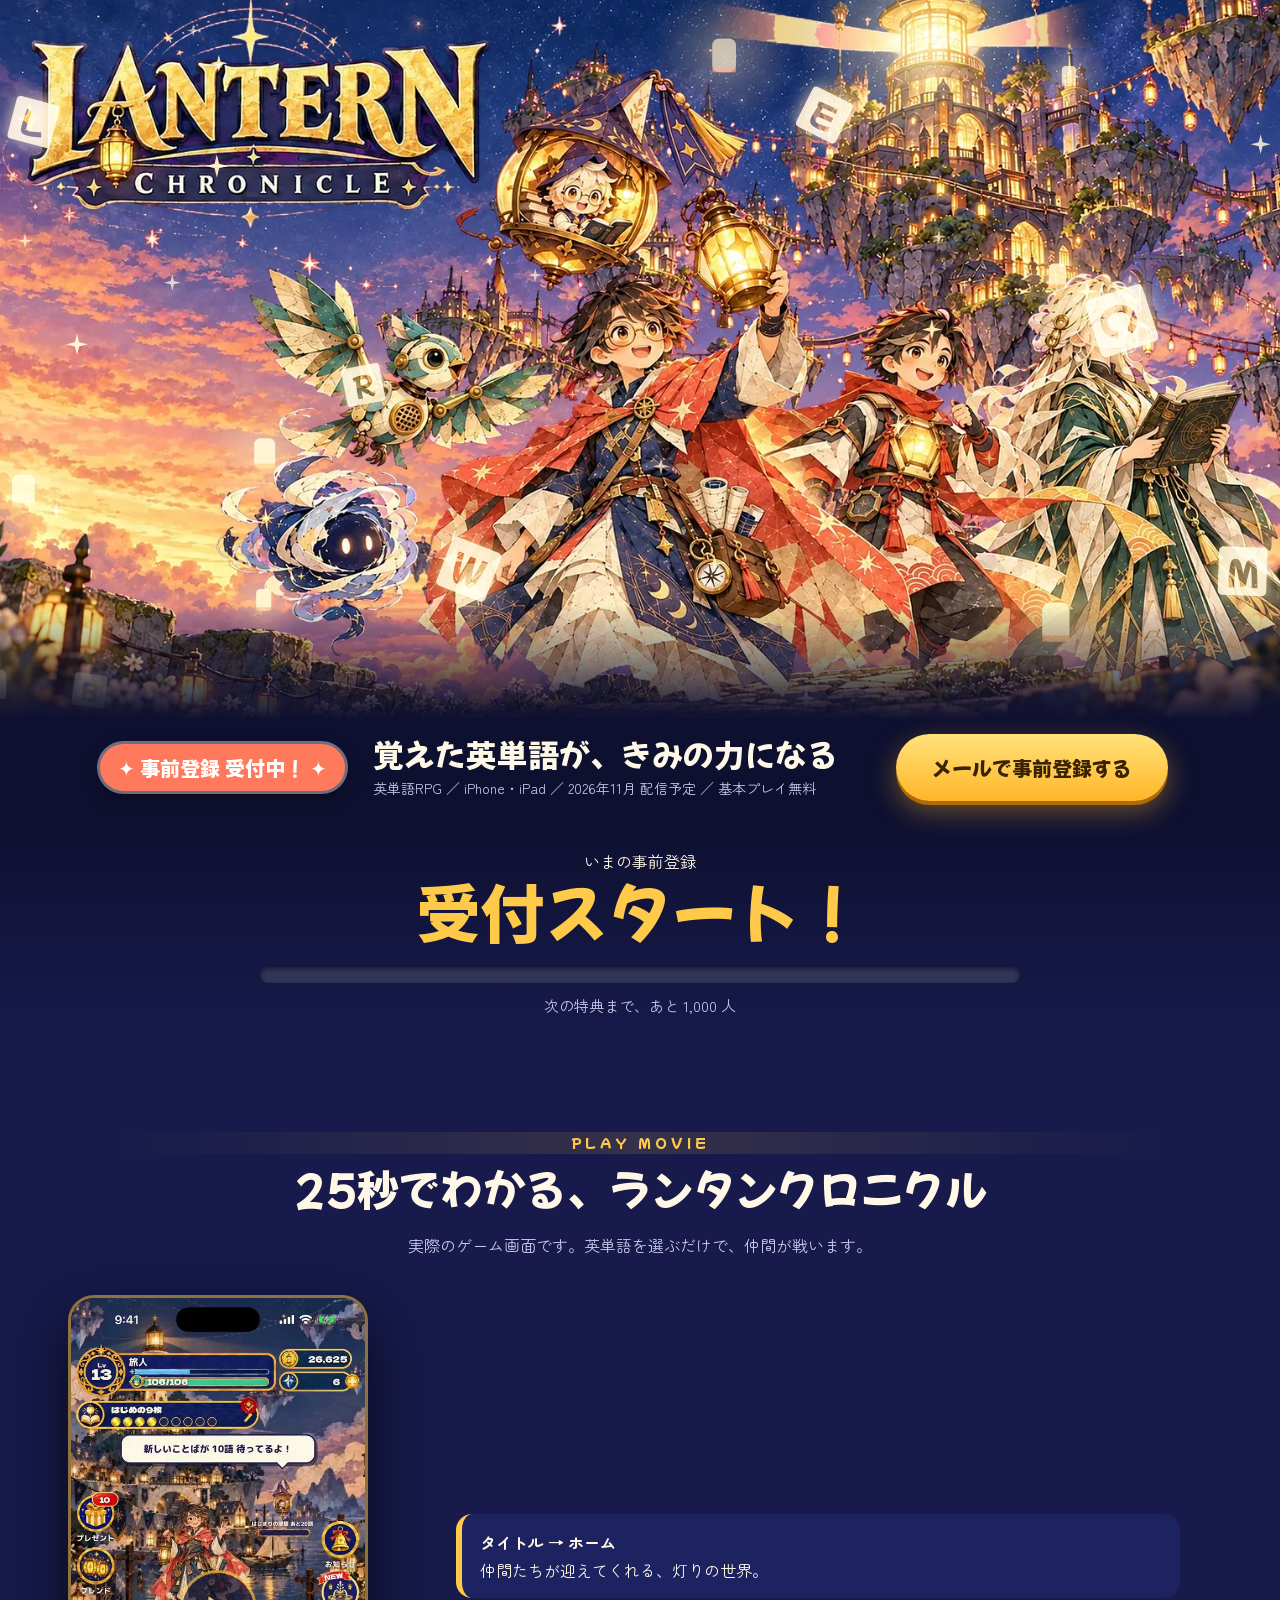
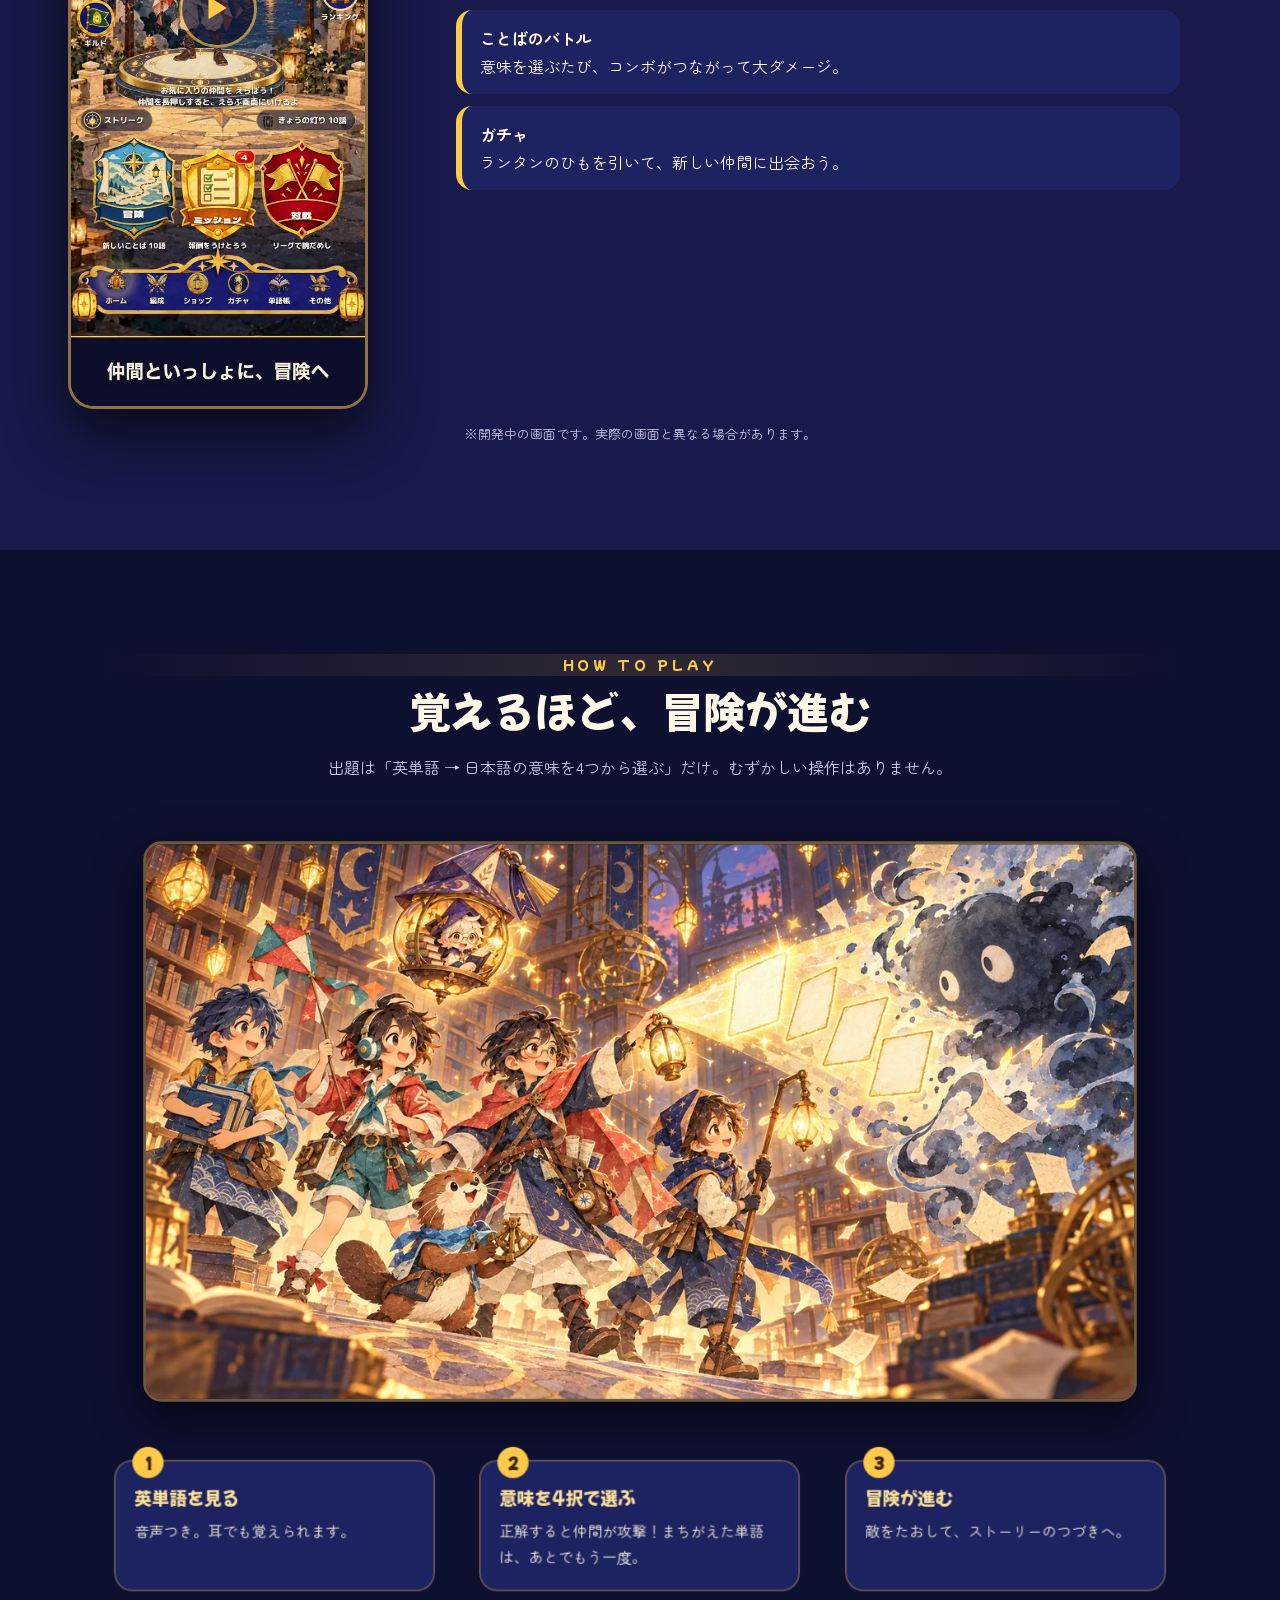
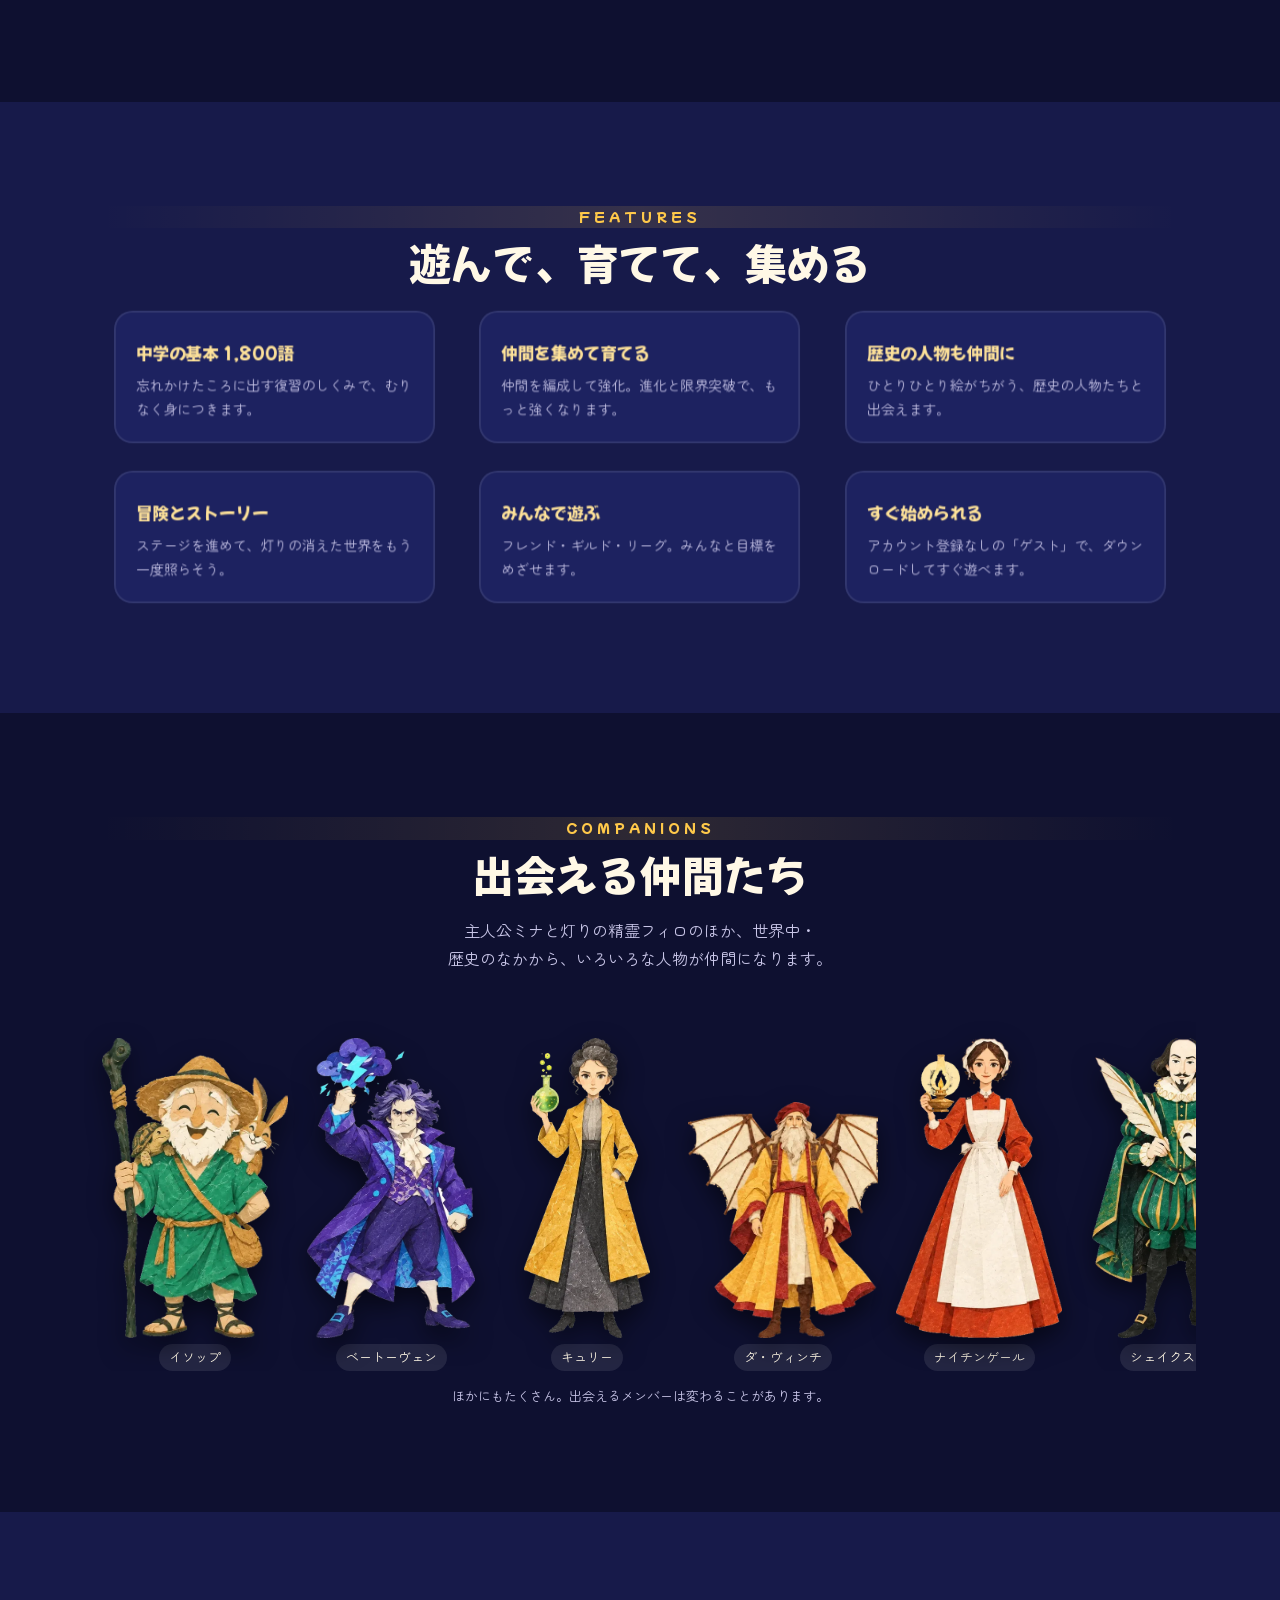
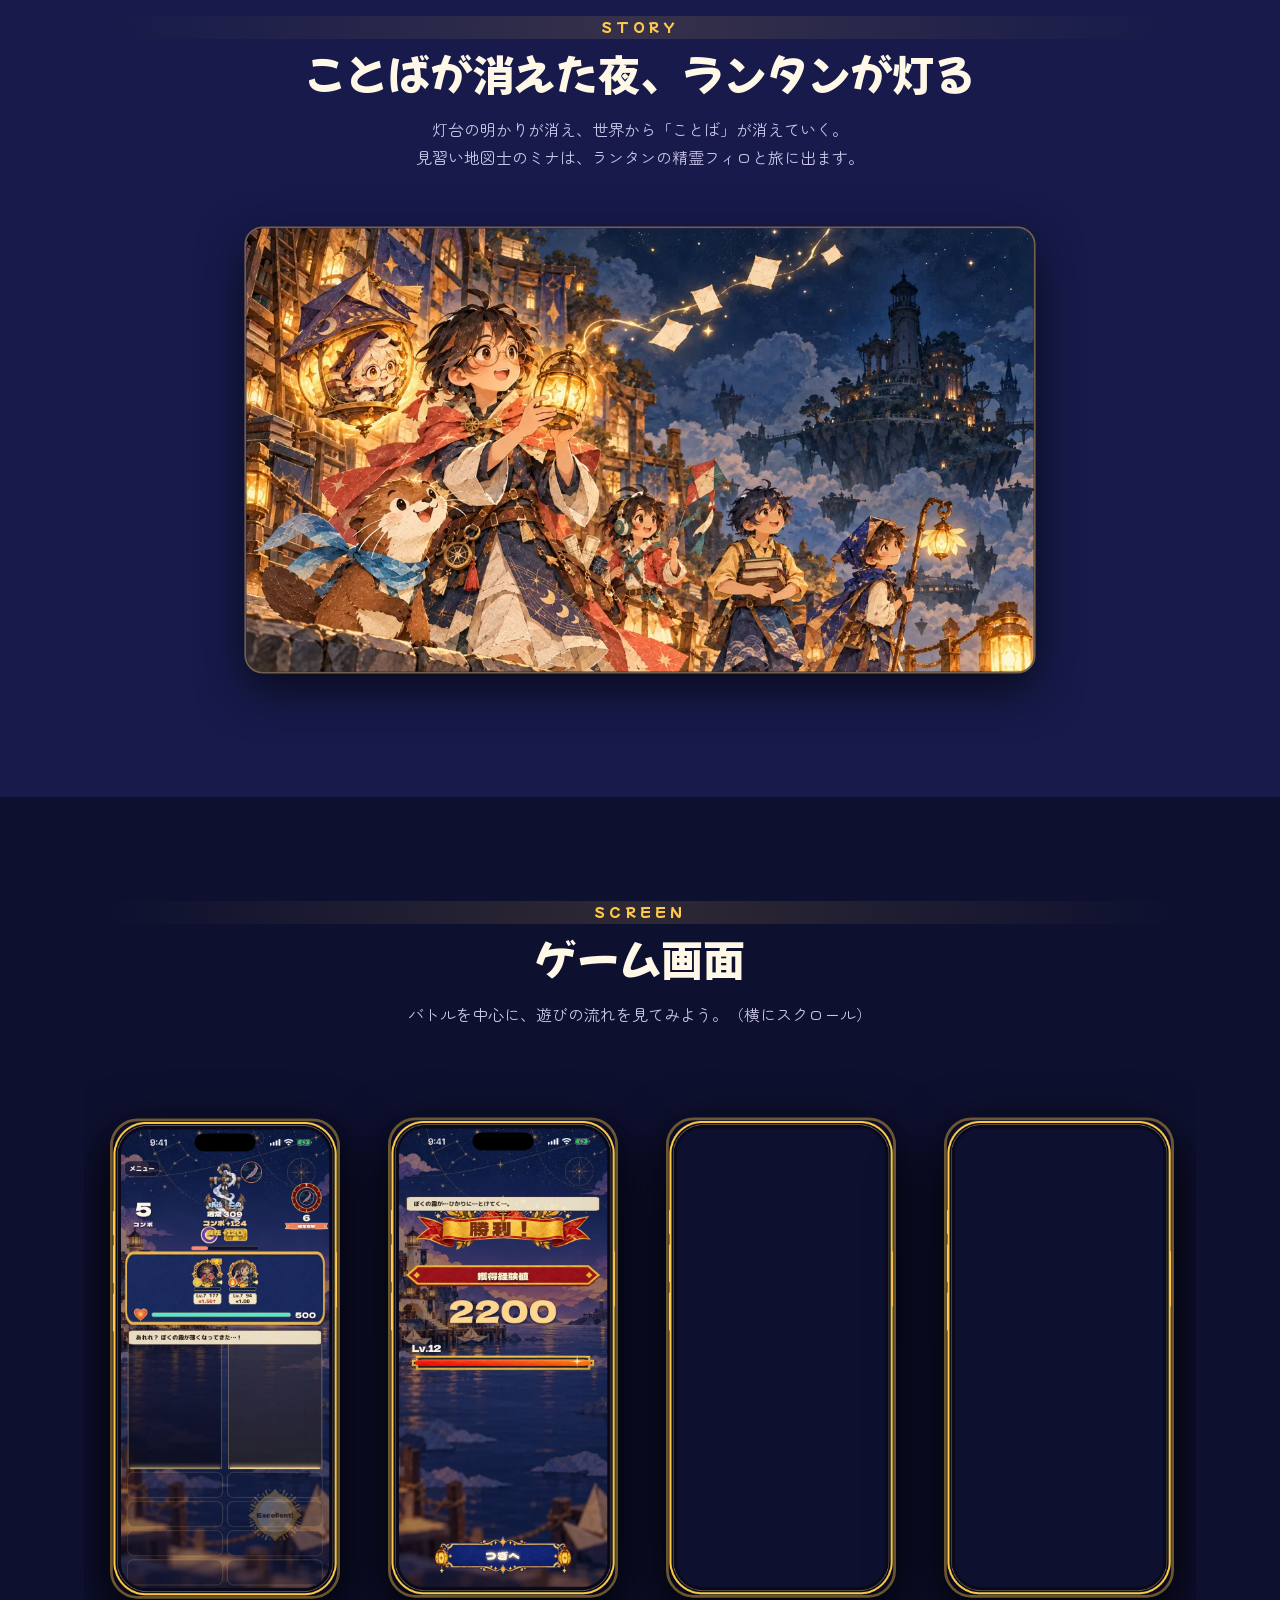
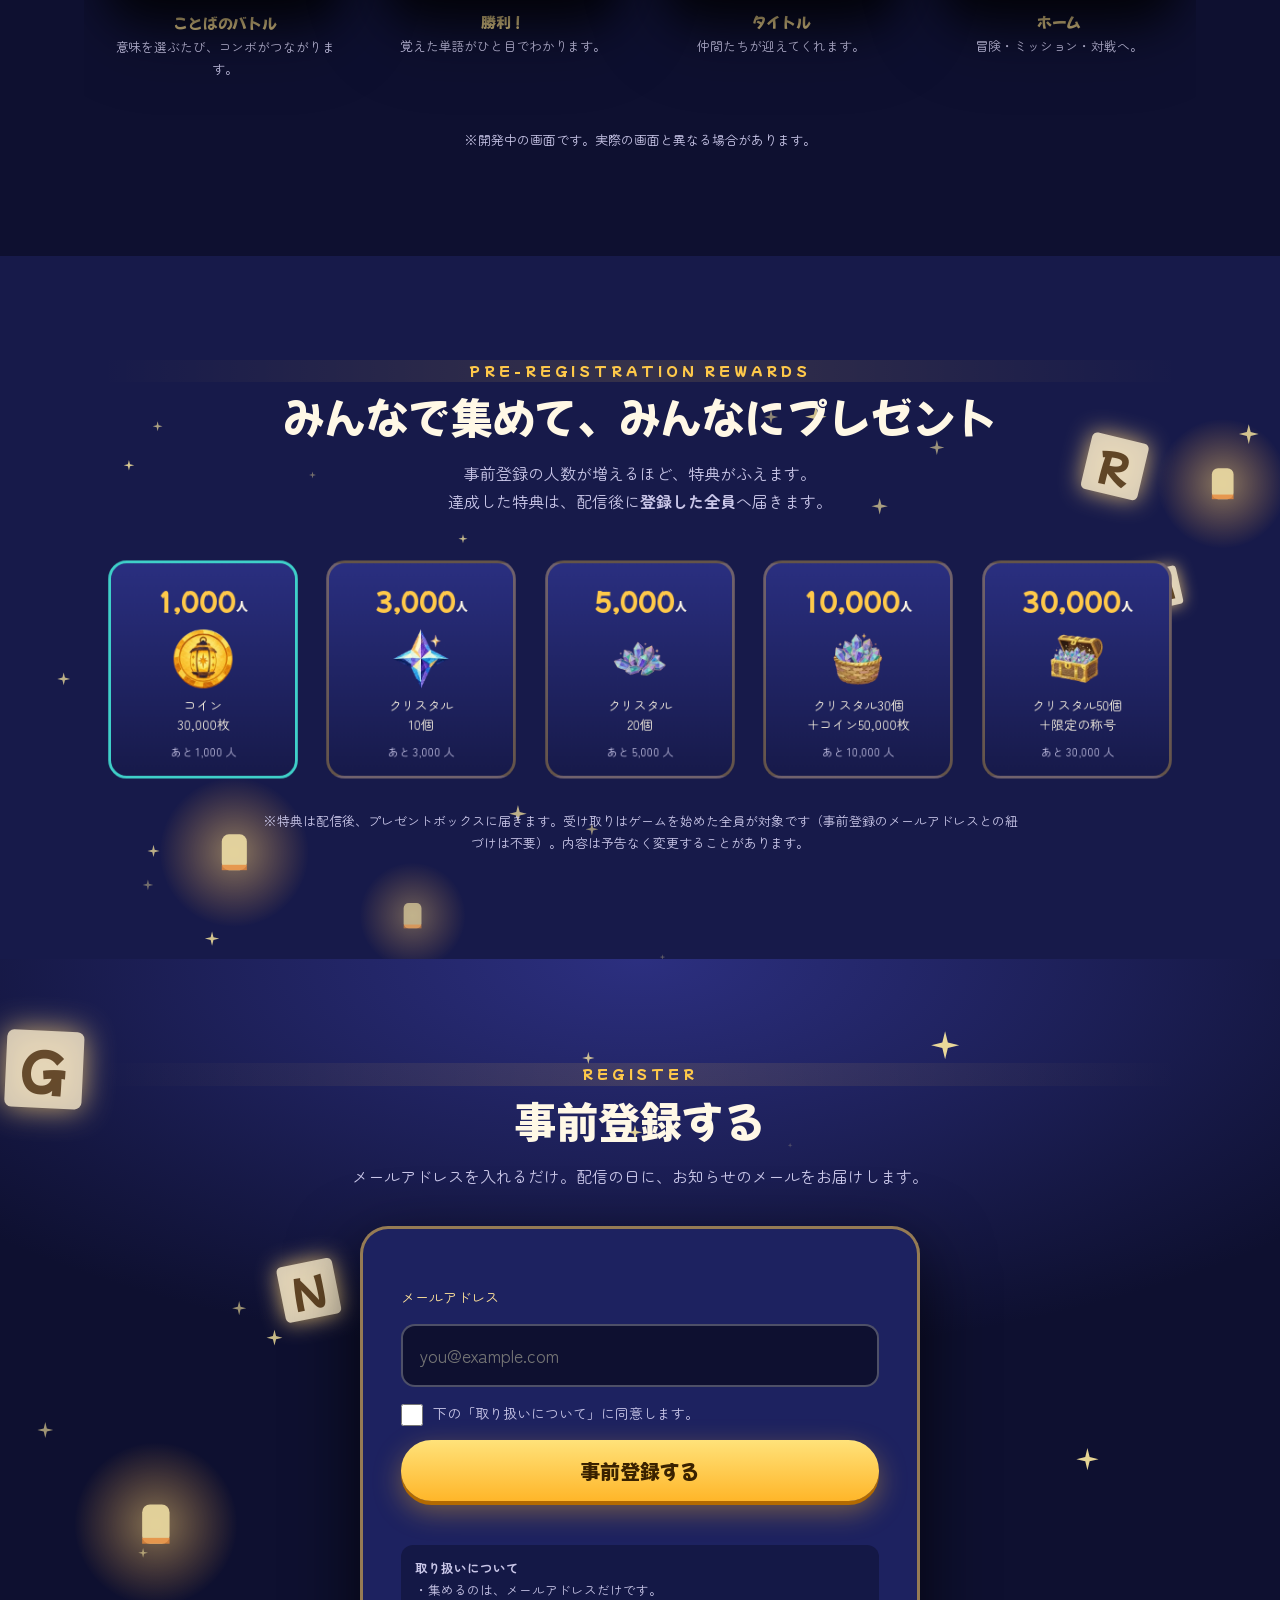
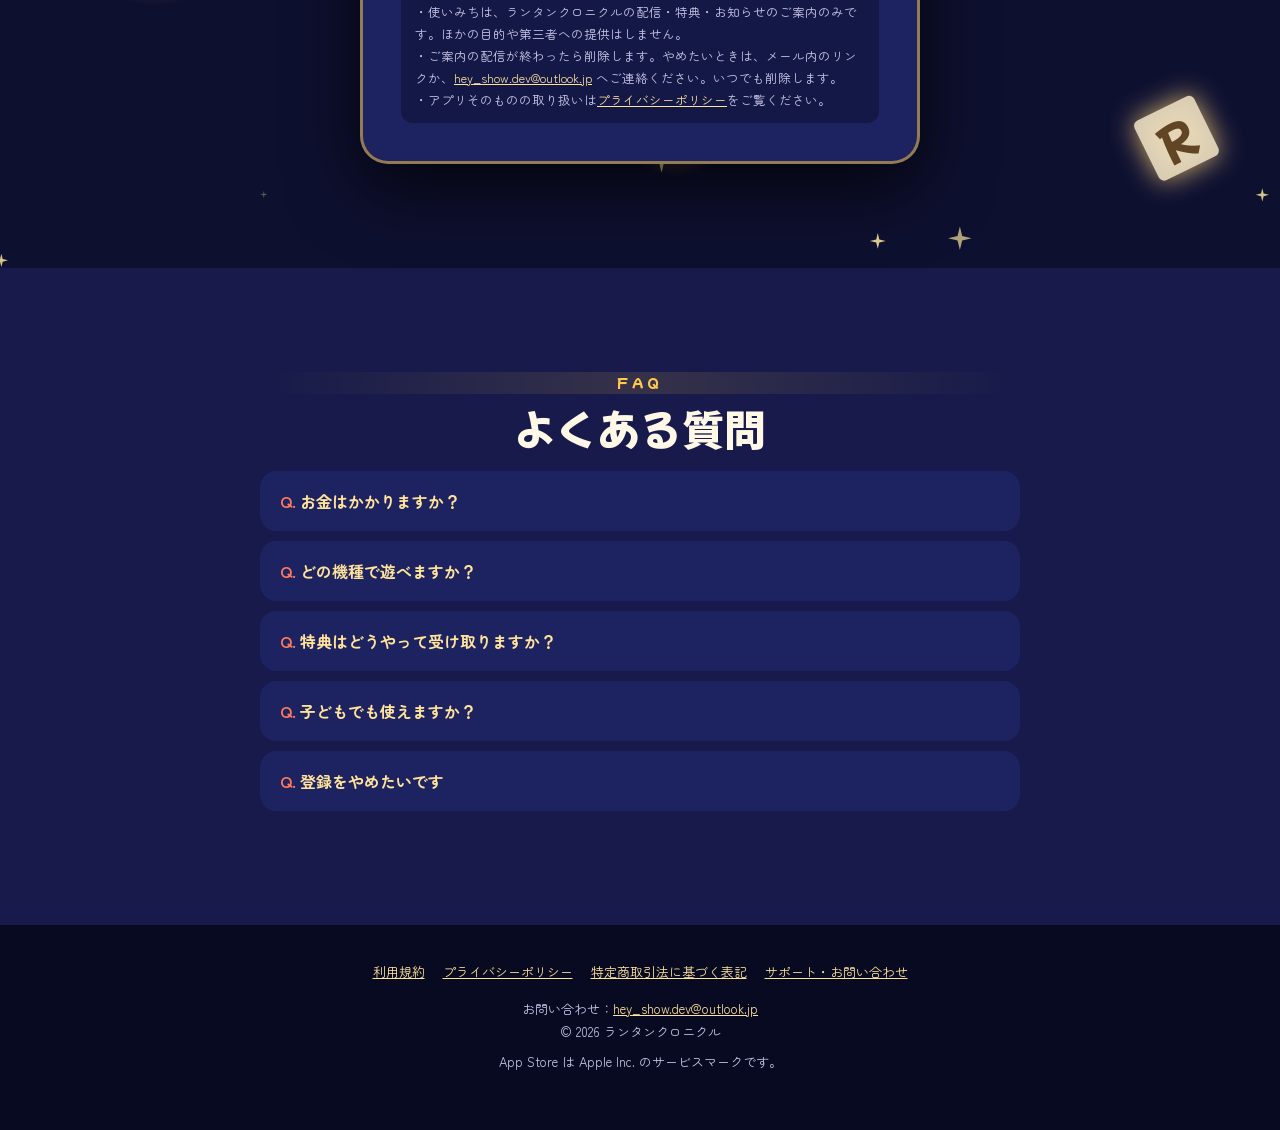
==== index.html @ 8368bbc7 "公式Xのリンク枠（site.json に名前を入れるまで出さない）、App Store のボタンも site.json で。共有用の画像 og.jpg。タイトルの写真を新しいキャッチコピーの版に。撮り" ====
<!doctype html>
<html lang="ja">
<head>
<meta charset="utf-8"><meta name="viewport" content="width=device-width,initial-scale=1"><link rel="icon" href="img/icon.webp"><link rel="preconnect" href="https://fonts.googleapis.com"><link rel="preconnect" href="https://fonts.gstatic.com" crossorigin><link href="https://fonts.googleapis.com/css2?family=Mochiy+Pop+One&family=Zen+Maru+Gothic:wght@400;700&display=swap" rel="stylesheet"><link rel="stylesheet" href="style.css">
<title>ランタンクロニクル 事前登録受付中｜英単語RPG</title>
<meta name="description" content="覚えた英単語が、きみの力になる。英単語を選んで仲間が戦う英単語RPG「ランタンクロニクル」。2026年11月配信予定。事前登録で、みんなに特典プレゼント。">
<meta property="og:type" content="website"><meta property="og:title" content="ランタンクロニクル 事前登録受付中">
<meta property="og:description" content="覚えた英単語が、きみの力になる。英単語RPG。事前登録で全員に特典をプレゼント。">
<meta property="og:image" content="https://hey-show123.github.io/lantern-chronicle/img/og.jpg"><meta property="og:image:width" content="1200"><meta property="og:image:height" content="630"><meta property="og:image:alt" content="ランタンクロニクルのキービジュアル。ランタンをかかげる主人公と仲間たち">
<meta name="twitter:card" content="summary_large_image"><meta name="twitter:image" content="https://hey-show123.github.io/lantern-chronicle/img/og.jpg">
</head>
<body>
<header class="top"><a class="brand" href="#"><img src="img/icon.webp" alt="" width="34" height="34">ランタンクロニクル</a><a class="btn mini" href="#register">事前登録</a></header>

<main>
<section class="hero" style="padding:0">
 <div class="stage" id="stage" aria-hidden="false">
  <div class="art" id="art">
   <picture id="heroPic"><source media="(max-width:820px)" srcset="img/hero-sp.webp"><img src="img/hero-wide.webp" alt="ランタンクロニクル。ランタンを掲げる主人公ミナと、仲間たちが夕暮れの空の島を見上げている" width="1600" height="900" fetchpriority="high"></picture>
   <div class="lamp" id="lamp"><i class="glow"></i><i class="beam b1"></i><i class="beam b2"></i></div>
   <canvas id="fx" aria-hidden="true"></canvas>
  </div>
 </div>
 <div class="copy">
  <span class="badge">事前登録 受付中！</span>
  <h1 class="sr">ランタンクロニクル 英単語RPG</h1>
  <p class="tag">覚えた英単語が、きみの力になる</p>
  <p class="sub">英単語RPG ／ iPhone・iPad ／ 2026年11月 配信予定 ／ 基本プレイ無料</p>
  <div class="cta-row"><a class="btn" href="#register">メールで事前登録する</a><span id="appstore"></span></div>
 </div>
</section>

<div class="counter"><div class="wrap">
 <p>いまの事前登録</p>
 <p class="n"><span id="count">―</span><small>人</small></p>
 <div class="bar" role="progressbar" aria-label="次の特典までの進み具合" aria-valuemin="0" aria-valuemax="100" aria-valuenow="0"><i id="fill"></i></div>
 <p class="next" id="next">特典の達成状況を読み込み中…</p>
</div></div>

<section id="movie" class="alt"><div class="wrap">
 <span class="eyebrow">PLAY MOVIE</span><h2>25秒でわかる、ランタンクロニクル</h2>
 <p class="lead">実際のゲーム画面です。英単語を選ぶだけで、仲間が戦います。</p>
 <div class="shots movie">
  <div class="vcard reveal r-left" data-slot="video"></div>
  <ul>
   <li><b>タイトル → ホーム</b><br>仲間たちが迎えてくれる、灯りの世界。</li>
   <li><b>ことばのバトル</b><br>意味を選ぶたび、コンボがつながって大ダメージ。</li>
   <li><b>ガチャ</b><br>ランタンのひもを引いて、新しい仲間に出会おう。</li>
  </ul>
 </div>
 <p class="note">※開発中の画面です。実際の画面と異なる場合があります。</p>
</div></section>

<section id="about"><div class="wrap">
 <span class="eyebrow">HOW TO PLAY</span><h2>覚えるほど、冒険が進む</h2>
 <p class="lead">出題は「英単語 → 日本語の意味を4つから選ぶ」だけ。むずかしい操作はありません。</p>
 <div class="frame reveal"><img src="img/battle.webp" alt="ミナのランタンの光が、4枚のカードの先にいるインクの精霊を照らしている" width="1200" height="674" loading="lazy"></div>
 <div class="steps">
  <div class="step reveal"><b>1</b><h3>英単語を見る</h3><p>音声つき。耳でも覚えられます。</p></div>
  <div class="step reveal"><b>2</b><h3>意味を4択で選ぶ</h3><p>正解すると仲間が攻撃！まちがえた単語は、あとでもう一度。</p></div>
  <div class="step reveal"><b>3</b><h3>冒険が進む</h3><p>敵をたおして、ストーリーのつづきへ。</p></div>
 </div>
</div></section>

<section class="alt"><div class="wrap">
 <span class="eyebrow">FEATURES</span><h2>遊んで、育てて、集める</h2>
 <div class="feats">
  <div class="feat reveal"><h3>中学の基本 1,800語</h3><p>忘れかけたころに出す復習のしくみで、むりなく身につきます。</p></div>
  <div class="feat reveal"><h3>仲間を集めて育てる</h3><p>仲間を編成して強化。進化と限界突破で、もっと強くなります。</p></div>
  <div class="feat reveal"><h3>歴史の人物も仲間に</h3><p>ひとりひとり絵がちがう、歴史の人物たちと出会えます。</p></div>
  <div class="feat reveal"><h3>冒険とストーリー</h3><p>ステージを進めて、灯りの消えた世界をもう一度照らそう。</p></div>
  <div class="feat reveal"><h3>みんなで遊ぶ</h3><p>フレンド・ギルド・リーグ。みんなと目標をめざせます。</p></div>
  <div class="feat reveal"><h3>すぐ始められる</h3><p>アカウント登録なしの「ゲスト」で、ダウンロードしてすぐ遊べます。</p></div>
 </div>
</div></section>

<section><div class="wrap">
 <span class="eyebrow">COMPANIONS</span><h2>出会える仲間たち</h2>
 <p class="lead">主人公ミナと灯りの精霊フィロのほか、世界中・歴史のなかから、いろいろな人物が仲間になります。</p>
 <div class="cast" tabindex="0" aria-label="仲間の一覧（横にスクロール）">
  <figure><img src="img/h-aesop.webp" alt="イソップ" loading="lazy"><figcaption>イソップ</figcaption></figure>
  <figure><img src="img/h-beethoven.webp" alt="ベートーヴェン" loading="lazy"><figcaption>ベートーヴェン</figcaption></figure>
  <figure><img src="img/h-curie.webp" alt="キュリー" loading="lazy"><figcaption>キュリー</figcaption></figure>
  <figure><img src="img/h-leonardo.webp" alt="レオナルド・ダ・ヴィンチ" loading="lazy"><figcaption>ダ・ヴィンチ</figcaption></figure>
  <figure><img src="img/h-nightingale.webp" alt="ナイチンゲール" loading="lazy"><figcaption>ナイチンゲール</figcaption></figure>
  <figure><img src="img/h-shakespeare.webp" alt="シェイクスピア" loading="lazy"><figcaption>シェイクスピア</figcaption></figure>
  <figure><img src="img/h-musashi.webp" alt="宮本武蔵" loading="lazy"><figcaption>宮本武蔵</figcaption></figure>
  <figure><img src="img/h-murasaki.webp" alt="紫式部" loading="lazy"><figcaption>紫式部</figcaption></figure>
  <figure><img src="img/h-hokusai.webp" alt="葛飾北斎" loading="lazy"><figcaption>葛飾北斎</figcaption></figure>
  <figure><img src="img/h-edison.webp" alt="エジソン" loading="lazy"><figcaption>エジソン</figcaption></figure>
 </div>
 <p class="note">ほかにもたくさん。出会えるメンバーは変わることがあります。</p>
</div></section>

<section class="alt"><div class="wrap">
 <span class="eyebrow">STORY</span><h2>ことばが消えた夜、ランタンが灯る</h2>
 <p class="lead">灯台の明かりが消え、世界から「ことば」が消えていく。見習い地図士のミナは、ランタンの精霊フィロと旅に出ます。</p>
 <div class="story"><div class="frame reveal"><img src="img/story.webp" alt="暗い灯台に向けて、ミナがランタンの光をのばしている" loading="lazy" width="1200" height="674"></div></div>
</div></section>

<section><div class="wrap">
 <span class="eyebrow">SCREEN</span><h2>ゲーム画面</h2>
 <p class="lead">バトルを中心に、遊びの流れを見てみよう。（横にスクロール）</p>
 <div class="shotrow" id="shotRow" tabindex="0" aria-label="ゲーム画面の一覧"></div>
 <p class="note">※開発中の画面です。実際の画面と異なる場合があります。</p>
</div></section>

<section class="alt" id="rewards"><canvas class="fx2" data-fx="calm" aria-hidden="true"></canvas><div class="wrap">
 <span class="eyebrow">PRE-REGISTRATION REWARDS</span><h2>みんなで集めて、みんなにプレゼント</h2>
 <p class="lead">事前登録の人数が増えるほど、特典がふえます。達成した特典は、配信後に<b>登録した全員</b>へ届きます。</p>
 <div class="rewards" id="rewardList">
  <div class="rw" data-n="1000"><div class="p">1,000<small>人</small></div><img src="img/i-coin.webp" alt=""><div class="t">コイン<br>30,000枚</div><div class="st"></div></div>
  <div class="rw" data-n="3000"><div class="p">3,000<small>人</small></div><img src="img/i-crystal.webp" alt=""><div class="t">クリスタル<br>10個</div><div class="st"></div></div>
  <div class="rw" data-n="5000"><div class="p">5,000<small>人</small></div><img src="img/i-crystal2.webp" alt=""><div class="t">クリスタル<br>20個</div><div class="st"></div></div>
  <div class="rw" data-n="10000"><div class="p">10,000<small>人</small></div><img src="img/i-crystal3.webp" alt=""><div class="t">クリスタル30個<br>＋コイン50,000枚</div><div class="st"></div></div>
  <div class="rw" data-n="30000"><div class="p">30,000<small>人</small></div><img src="img/i-crystal4.webp" alt=""><div class="t">クリスタル50個<br>＋限定の称号</div><div class="st"></div></div>
 </div>
 <p class="fine">※特典は配信後、プレゼントボックスに届きます。受け取りはゲームを始めた全員が対象です（事前登録のメールアドレスとの紐づけは不要）。内容は予告なく変更することがあります。</p>
</div></section>

<section class="reg" id="register"><canvas class="fx2" data-fx="calm" aria-hidden="true"></canvas><div class="wrap">
 <span class="eyebrow">REGISTER</span><h2>事前登録する</h2>
 <p class="lead">メールアドレスを入れるだけ。配信の日に、お知らせのメールをお届けします。</p>
 <div class="card">
  <form id="form" novalidate>
   <label class="f" for="email">メールアドレス</label>
   <input id="email" name="email" type="email" inputmode="email" autocomplete="email" placeholder="you@example.com" required>
   <div class="hp" aria-hidden="true"><label>website<input id="website" name="website" tabindex="-1" autocomplete="off"></label></div>
   <label class="chk"><input id="consent" type="checkbox" required><span>下の「取り扱いについて」に同意します。</span></label>
   <button class="btn" id="submit" type="submit">事前登録する</button>
   <p class="msg" id="msg" role="status" aria-live="polite"></p>
  </form>
  <div class="priv"><b>取り扱いについて</b><br>
   ・集めるのは、メールアドレスだけです。<br>
   ・使いみちは、ランタンクロニクルの配信・特典・お知らせのご案内のみです。ほかの目的や第三者への提供はしません。<br>
   ・ご案内の配信が終わったら削除します。やめたいときは、メール内のリンクか、<a href="mailto:hey_show.dev@outlook.jp">hey_show.dev@outlook.jp</a> へご連絡ください。いつでも削除します。<br>
   ・アプリそのものの取り扱いは<a href="https://hey-show123.github.io/lantern-legal/privacy.html" target="_blank" rel="noopener">プライバシーポリシー</a>をご覧ください。</div>
 </div>
 <p class="xfollow" data-x hidden>最新のお知らせは、公式Xで出しています。<a class="btn ghost" data-x-link href="#" target="_blank" rel="noopener">公式Xをフォロー</a></p>
</div></section>

<section class="alt"><div class="wrap" style="max-width:760px">
 <span class="eyebrow">FAQ</span><h2>よくある質問</h2>
 <details><summary>お金はかかりますか？</summary><p>事前登録は無料です。ゲームも基本プレイ無料で、アプリ内課金があります。</p></details>
 <details><summary>どの機種で遊べますか？</summary><p>まずは iPhone・iPad（iOS）で配信予定です。</p></details>
 <details><summary>特典はどうやって受け取りますか？</summary><p>配信後、ゲームを始めると、プレゼントボックスに届きます。事前登録の人数で達成した特典が、全員に配られます。</p></details>
 <details><summary>子どもでも使えますか？</summary><p>中学で習う英単語が中心です。保護者の方のメールアドレスでの登録をおすすめします。</p></details>
 <details><summary>登録をやめたいです</summary><p>届いたメールの配信停止リンクから、いつでもやめられます。<a href="mailto:hey_show.dev@outlook.jp">hey_show.dev@outlook.jp</a> へのご連絡でも削除します。</p></details>
</div></section>
</main>

<footer><nav aria-label="フッター">
 <a href="https://hey-show123.github.io/lantern-legal/terms.html">利用規約</a>
 <a href="https://hey-show123.github.io/lantern-legal/privacy.html">プライバシーポリシー</a>
 <a href="https://hey-show123.github.io/lantern-legal/tokushoho.html">特定商取引法に基づく表記</a>
 <a href="https://hey-show123.github.io/lantern-legal/">サポート・お問い合わせ</a>
 <a data-x data-x-link hidden href="#" target="_blank" rel="noopener">公式X</a></nav>
 <p>お問い合わせ：<a href="mailto:hey_show.dev@outlook.jp">hey_show.dev@outlook.jp</a></p>
 <p>© 2026 ランタンクロニクル</p>
 <p style="margin-top:8px">App Store は Apple Inc. のサービスマークです。</p></footer>
<script src="hero.js"></script>
<script src="media.js"></script>
<script src="app.js"></script>
</body></html>
---- style.css ----
:root{--ink:#0e1030;--ink2:#171a4a;--panel:#1d2260;--gold:#ffc94a;--gold2:#ffe39a;--cream:#fff4d8;--coral:#ff7a5c;--teal:#3fd0c9;--text:#fff8e6;--muted:#c9c6e8;--radius:20px}
*{box-sizing:border-box;margin:0;padding:0}
html{scroll-behavior:smooth}
body{font-family:"Zen Maru Gothic","Hiragino Maru Gothic ProN","Hiragino Sans",sans-serif;background:var(--ink);color:var(--text);line-height:1.75;font-size:16px;-webkit-text-size-adjust:100%;overflow-x:hidden}
img{max-width:100%;height:auto;display:block}
a{color:var(--gold2)}
.wrap{width:min(1080px,100% - 32px);margin-inline:auto}
.h-font,h1,h2,h3,.btn{font-family:"Mochiy Pop One","Zen Maru Gothic",sans-serif;font-weight:400}
.sr{position:absolute;width:1px;height:1px;overflow:hidden;clip:rect(0 0 0 0)}
/* header */
.top{position:fixed;inset:0 0 auto 0;z-index:20;display:flex;align-items:center;justify-content:space-between;padding:10px 16px;background:linear-gradient(#0e1030e6,#0e103000)}
.top .brand{display:flex;align-items:center;gap:10px;text-decoration:none;color:var(--text);font-family:"Mochiy Pop One",sans-serif;font-size:15px}
.top .brand img{width:34px;height:34px;border-radius:9px;box-shadow:0 0 0 2px #ffc94a88}
.top .mini{font-size:13px;padding:8px 16px;min-height:40px}
/* buttons */
.btn{display:inline-flex;align-items:center;justify-content:center;gap:10px;border:0;cursor:pointer;text-decoration:none;color:#3a2200;background:linear-gradient(#ffe27a,#ffb629);border-radius:999px;padding:16px 36px;font-size:20px;min-height:56px;box-shadow:0 4px 0 #b36a00,0 10px 28px #ffb62966;transition:transform .15s,box-shadow .15s}
.btn:hover{transform:translateY(-2px);box-shadow:0 6px 0 #b36a00,0 14px 32px #ffb62988}
.btn:active{transform:translateY(3px);box-shadow:0 1px 0 #b36a00}
.btn:focus-visible,input:focus-visible,a:focus-visible{outline:3px solid var(--teal);outline-offset:3px}
.btn.ghost{background:#ffffff14;color:var(--text);box-shadow:inset 0 0 0 2px #ffffff55;font-size:16px}
.btn[disabled]{opacity:.6;cursor:wait}
/* hero */
.hero{position:relative;min-height:min(100svh,max(560px,58vw));display:flex;align-items:flex-end;isolation:isolate}
.stage{position:absolute;inset:0;overflow:hidden;z-index:-2;background:#0e1030}
.art{position:absolute;left:0;top:0;width:100%;height:100%;will-change:transform}
.art picture,.art picture img{position:absolute;inset:0;width:100%;height:100% !important;object-fit:cover;display:block}
.art .layer{position:absolute;left:-2%;top:-2%;width:104%;height:104% !important;max-width:none;object-fit:cover;will-change:transform;pointer-events:none}
#fx{position:absolute;inset:0;width:100%;height:100%;pointer-events:none;mix-blend-mode:screen}
.lamp{position:absolute;width:0;height:0;pointer-events:none;mix-blend-mode:screen}
.lamp .glow{position:absolute;left:-14vmin;top:-14vmin;width:28vmin;height:28vmin;border-radius:50%;background:radial-gradient(circle,#fff3b8dd 0,#ffd36a66 28%,#ffb62900 68%);animation:lampPulse 3.6s ease-in-out infinite}
.lamp .beam{position:absolute;left:-90vmax;top:-3vmin;width:180vmax;height:6vmin;background:linear-gradient(90deg,#fff1b000,#ffe9a066 35%,#fff7d0aa 50%,#ffe9a066 65%,#fff1b000);filter:blur(5px);transform-origin:50% 50%;opacity:.0;animation:sweep 9s ease-in-out infinite}
.lamp .beam.b2{animation-delay:-4.5s;height:3.4vmin}
@keyframes lampPulse{50%{transform:scale(1.25);opacity:.75}}
@keyframes sweep{0%{transform:rotate(-24deg);opacity:0}15%{opacity:.7}50%{transform:rotate(16deg);opacity:.35}85%{opacity:.7}100%{transform:rotate(56deg);opacity:0}}
.fx2{position:absolute;inset:0;width:100%;height:100%;pointer-events:none;opacity:.9}
section>.wrap{position:relative;z-index:1}
.hero::after{content:"";position:absolute;inset:0;z-index:-1;background:linear-gradient(180deg,#0e103000 55%,#0e1030cc 88%,var(--ink) 100%)}
.hero .copy{padding:0 0 clamp(28px,6vw,64px);width:min(1080px,100% - 32px);margin-inline:auto}
.badge{display:inline-block;background:var(--coral);color:#fff;font-family:"Mochiy Pop One",sans-serif;padding:6px 18px;border-radius:999px;font-size:clamp(15px,2.2vw,20px);box-shadow:0 0 0 3px #fff6,0 6px 18px #0006;animation:pulse 2.4s ease-in-out infinite}
@keyframes pulse{50%{transform:scale(1.05)}}
.tag{font-family:"Mochiy Pop One",sans-serif;font-size:clamp(24px,4.2vw,44px);line-height:1.3;margin:12px 0 4px;text-shadow:0 3px 14px #000c,0 0 2px #000}
.sub{font-size:clamp(14px,1.8vw,18px);text-shadow:0 2px 10px #000c;margin-bottom:18px}
.cta-row{display:flex;flex-wrap:wrap;gap:12px;align-items:center}
.store{font-size:13px;color:var(--muted);text-shadow:0 1px 6px #000}
/* counter */
.counter{background:linear-gradient(var(--ink),var(--ink2));padding:28px 0 8px;text-align:center}
.counter .n{font-family:"Mochiy Pop One",sans-serif;font-size:clamp(40px,8vw,64px);color:var(--gold);line-height:1.1}
.counter .n small{font-size:.4em;color:var(--text);margin-left:6px}
.bar{position:relative;height:16px;border-radius:99px;background:#ffffff22;margin:22px auto 0;max-width:760px;overflow:hidden;box-shadow:inset 0 2px 6px #0008}
.bar i{display:block;height:100%;width:0;background:linear-gradient(90deg,var(--teal),var(--gold));border-radius:99px;transition:width 1.2s cubic-bezier(.2,.8,.2,1)}
.next{margin-top:10px;color:var(--muted);font-size:15px}
/* sections */
section{padding:clamp(56px,9vw,104px) 0;position:relative}
section.alt{background:var(--ink2)}
.eyebrow{display:block;text-align:center;color:var(--gold);font-size:13px;letter-spacing:.3em;font-family:"Mochiy Pop One",sans-serif}
h2,.lead,.tag,.sub{text-wrap:balance;word-break:auto-phrase}
h2{font-size:clamp(26px,4.6vw,42px);text-align:center;margin:6px 0 14px;line-height:1.35}
.lead{text-align:center;max-width:640px;margin:0 auto 36px;color:var(--muted)}
.steps{display:grid;grid-template-columns:repeat(3,1fr);gap:16px;margin-top:28px}
.step{background:var(--panel);border-radius:var(--radius);padding:22px 20px;border:2px solid #ffc94a44;position:relative}
.step b{position:absolute;top:-16px;left:18px;background:var(--gold);color:#3a2200;width:34px;height:34px;border-radius:50%;display:grid;place-items:center;font-family:"Mochiy Pop One",sans-serif}
.step h3{font-size:19px;margin-bottom:6px;color:var(--gold2)}
.frame{border-radius:var(--radius);overflow:hidden;border:3px solid #ffc94a66;box-shadow:0 18px 48px #0009}
.frame img{width:100%}
.feats{display:grid;grid-template-columns:repeat(3,1fr);gap:16px}
.feat{background:var(--panel);border-radius:var(--radius);padding:22px;border:2px solid #ffffff18}
.feat .ic{font-size:30px}
.feat h3{font-size:18px;margin:6px 0;color:var(--gold2)}
.feat p{font-size:15px;color:var(--muted)}
/* companions */
.cast{display:flex;gap:6px;overflow-x:auto;padding:30px 16px 0;margin:0 -16px;scroll-snap-type:x proximity;align-items:flex-end;scrollbar-width:thin}
.cast figure{flex:0 0 auto;scroll-snap-align:center;text-align:center;width:clamp(120px,19vw,190px)}
.cast img{width:100%;height:clamp(200px,30vw,300px);object-fit:contain;object-position:bottom;filter:drop-shadow(0 10px 12px #0008);transition:transform .25s}
.cast figure:hover img{transform:translateY(-8px) scale(1.04)}
.cast figcaption{margin-top:6px;font-size:13px;background:#ffffff18;border-radius:99px;padding:2px 10px;display:inline-block}
.note{text-align:center;color:var(--muted);font-size:13px;margin-top:14px}
/* story */
.story{max-width:860px;margin:0 auto}
.story .frame{border-width:2px}
/* phone */
.shots{display:grid;grid-template-columns:260px 1fr;gap:clamp(24px,5vw,56px);align-items:center}
.phone{width:260px;margin-inline:auto;border-radius:40px;padding:10px;background:#0a0a18;box-shadow:0 0 0 3px #ffc94a66,0 24px 60px #000a}
.phone img{border-radius:30px;width:100%}
.shots ul{list-style:none;display:grid;gap:12px}
.shots li{background:var(--panel);border-radius:16px;padding:14px 18px;border-left:6px solid var(--gold)}
/* rewards */
.rewards{display:grid;grid-template-columns:repeat(5,1fr);gap:12px;margin-top:8px}
.rw{background:linear-gradient(180deg,#2a2f80,#171a4a);border:3px solid #ffc94a55;border-radius:var(--radius);padding:18px 10px 16px;text-align:center;position:relative;transition:.3s}
.rw .p{font-family:"Mochiy Pop One",sans-serif;font-size:clamp(20px,2.6vw,26px);color:var(--gold)}
.rw .p small{font-size:13px;color:var(--text)}
.rw img{width:64px;height:64px;margin:8px auto;object-fit:contain}
.rw .t{font-size:14px;line-height:1.5}
.rw .st{margin-top:8px;font-size:12px;color:var(--muted)}
.rw.done{border-color:var(--gold);box-shadow:0 0 28px #ffc94a88;background:linear-gradient(180deg,#5a4aa0,#2a2f80)}
.rw.done .st{color:var(--gold2)}
.rw.cur{border-color:var(--teal)}
.fine{font-size:13px;color:var(--muted);max-width:760px;margin:22px auto 0;text-align:center}
/* form */
.reg{background:radial-gradient(900px 400px at 50% 0,#3b3fa8aa,transparent),var(--ink);text-align:center}
.card{max-width:560px;margin:0 auto;background:var(--panel);border-radius:28px;padding:clamp(22px,5vw,38px);border:3px solid #ffc94a88;box-shadow:0 24px 70px #000b}
form{display:grid;gap:14px;text-align:left;margin-top:18px}
label.f{font-size:14px;color:var(--gold2)}
input[type=email]{width:100%;font:inherit;font-size:18px;padding:14px 16px;border-radius:14px;border:2px solid #ffffff44;background:#0e1030;color:var(--text);min-height:54px}
.chk{display:flex;gap:10px;align-items:flex-start;font-size:14px;color:var(--muted)}
.chk input{width:22px;height:22px;margin-top:3px;accent-color:var(--gold);flex:0 0 auto}
.hp{position:absolute;left:-9999px;height:0;overflow:hidden}
.msg{min-height:1.6em;text-align:center;font-size:15px}
.msg.ok{color:#8affc1}.msg.err{color:#ffb0a0}
.priv{font-size:12.5px;color:var(--muted);text-align:left;background:#0e103088;border-radius:12px;padding:12px 14px;margin-top:6px}
details{background:var(--panel);border-radius:16px;padding:16px 20px;margin-bottom:10px}
summary{cursor:pointer;font-weight:700;color:var(--gold2);list-style:none}
summary::before{content:"Q. ";color:var(--coral)}
details p{margin-top:10px;color:var(--muted);font-size:15px}
footer{padding:36px 0 56px;text-align:center;font-size:13px;color:var(--muted);background:#080a22}
footer nav{display:flex;flex-wrap:wrap;gap:6px 18px;justify-content:center;margin-bottom:14px}
.simple{min-height:100svh;display:grid;place-items:center;padding:24px;text-align:center}
.simple .card{width:100%}
.reveal{opacity:0;transform:translateY(24px);transition:opacity .7s,transform .7s}
.reveal.in{opacity:1;transform:none}
@media (max-width:820px){
 .hero{min-height:min(100svh,780px)}
 .hero picture img{object-position:50% 0 !important}
 .top .brand{display:none}.top{justify-content:flex-end}
 .steps,.feats{grid-template-columns:1fr}
 .story{grid-template-columns:1fr 1fr}
 .rewards{grid-template-columns:1fr 1fr}.rw:last-child{grid-column:1/-1}
 .shots{grid-template-columns:1fr}
 .hero .copy{text-align:center}.cta-row{justify-content:center}
 .btn{width:100%;max-width:420px}
 .top .mini{width:auto}
 .hero::after{background:linear-gradient(180deg,#0e103000 38%,#0e1030d9 78%,var(--ink) 100%)}
}
@media (prefers-reduced-motion:reduce){.badge{animation:none}.reveal{opacity:1;transform:none;transition:none}html{scroll-behavior:auto}.bar i{transition:none}}

.btn:not(.ghost):not(.mini){position:relative;overflow:hidden}
.btn:not(.ghost):not(.mini)::after{content:"";position:absolute;top:0;left:-60%;width:40%;height:100%;background:linear-gradient(100deg,transparent,#fff9,transparent);transform:skewX(-20deg);animation:shine 3.6s ease-in-out infinite}
@keyframes shine{0%,55%{left:-60%}100%{left:130%}}
.bar i{background-size:200% 100%;background-image:linear-gradient(90deg,var(--teal),var(--gold),var(--teal));animation:flow 3s linear infinite}
@keyframes flow{to{background-position:-200% 0}}
.tilt{transform-style:preserve-3d;transition:transform .25s ease-out;will-change:transform}
.tilt .gl{position:absolute;inset:0;border-radius:inherit;pointer-events:none;background:radial-gradient(180px circle at var(--mx,50%) var(--my,0%),#ffffff40,transparent 60%);opacity:0;transition:opacity .25s}
.tilt:hover .gl{opacity:1}
.cast figure{position:relative}
.rw{position:relative;overflow:hidden}
.rw.done::after{content:"";position:absolute;top:-30%;left:-70%;width:40%;height:160%;background:linear-gradient(100deg,transparent,#ffffff55,transparent);transform:skewX(-20deg);animation:shine 3s ease-in-out infinite}
.reveal.r-left{transform:translateX(-32px)}.reveal.r-right{transform:translateX(32px)}.reveal.r-pop{transform:scale(.92)}
.reveal.in{transition-delay:var(--d,0s)}
.feat,.step{transition:transform .25s,box-shadow .25s}.feat:hover,.step:hover{transform:translateY(-4px);box-shadow:0 14px 32px #0007}
.badge::before{content:"✦ "}.badge::after{content:" ✦"}
.eyebrow{background:linear-gradient(90deg,transparent,#ffc94a22,transparent)}
@media (prefers-reduced-motion:reduce){.lamp .glow,.lamp .beam,.btn::after,.bar i,.rw.done::after{animation:none!important}.lamp .beam{display:none}.tilt{transform:none!important}}

.phone{position:relative}
.phone video{display:block;width:100%;border-radius:30px;aspect-ratio:540/1300;object-fit:cover;background:#0e1030}
.vbtn{position:absolute;left:50%;top:44%;transform:translate(-50%,-50%);width:72px;height:72px;border-radius:50%;border:0;background:#0e1030b0;color:var(--gold);font-size:28px;cursor:pointer;box-shadow:0 0 0 3px #ffc94a99;opacity:0;transition:opacity .25s}
.phone.paused .vbtn,.phone:hover .vbtn{opacity:1}
.movie .phone{width:min(300px,78vw)}
.shots.movie{grid-template-columns:300px 1fr}
@media (max-width:820px){.shots.movie{grid-template-columns:1fr}}

.vcard{position:relative;width:min(300px,78vw);margin-inline:auto;border-radius:26px;overflow:hidden;border:3px solid #ffc94a88;box-shadow:0 24px 60px #000a;background:#0e1030;min-height:200px}
.vcard video{display:block;width:100%;aspect-ratio:540/1300;object-fit:cover}
.vcard.paused .vbtn,.vcard:hover .vbtn{opacity:1}
.shotrow{display:flex;gap:clamp(14px,3vw,28px);overflow-x:auto;padding:30px 16px 10px;margin:0 -16px;scroll-snap-type:x proximity;align-items:flex-start}
.shot{flex:0 0 auto;width:clamp(190px,24vw,250px);scroll-snap-align:center;text-align:center;margin:0}
.shot .phone{position:relative;width:100%;aspect-ratio:var(--pw)/var(--ph);background:none;box-shadow:none;padding:0;border-radius:0;filter:drop-shadow(0 18px 28px #000a)}
.shot .scr{position:absolute;left:var(--sl);top:var(--st);width:var(--sw);height:var(--sh);border-radius:11% / 5.4%;overflow:hidden;background:#0e1030}
.shot .scr img{width:100%;height:100%;object-fit:cover}
.shot .frame{position:absolute;inset:0;width:100%;height:100%;pointer-events:none}
.shot figcaption{margin-top:12px;font-size:14px;color:var(--muted)}
.shot figcaption b{display:block;color:var(--gold2);font-family:"Mochiy Pop One",sans-serif;font-weight:400;font-size:16px}

/* PC: the art stays whole; the copy sits in a strip under it (the cast fills the picture) */
@media (min-width:821px){
 .hero{display:block;min-height:0;padding:0!important}
 .hero::after{display:none}
 .stage{position:relative;inset:auto;z-index:0;height:clamp(420px,min(56.25vw,calc(100svh - 104px)),1200px)}
 .stage::after{content:"";position:absolute;left:0;right:0;bottom:0;height:16%;background:linear-gradient(180deg,#0e103000,var(--ink));pointer-events:none;z-index:3}
 .hero .copy{display:grid;grid-template-columns:auto 1fr auto;align-items:center;gap:2px 28px;padding:14px 0 18px;width:min(1080px,100% - 32px)}
 .hero .copy .badge{grid-row:1/3}
 .hero .copy .tag{margin:0;font-size:clamp(24px,2.4vw,32px);grid-column:2;text-shadow:none}
 .hero .copy .sub{margin:0;grid-column:2;text-shadow:none;color:var(--muted);font-size:14px}
 .hero .copy .cta-row{grid-column:3;grid-row:1/3}
}

/* the header waits until the hero art (which carries the logo) has scrolled away */
.top{transition:opacity .3s,transform .3s,background .3s;opacity:0;transform:translateY(-110%);pointer-events:none}
.top.show{opacity:1;transform:none;pointer-events:auto;background:#0e1030ee;box-shadow:0 4px 18px #0006}
@media (prefers-reduced-motion:reduce){.top{transition:none}}

.xfollow{margin:22px auto 0;display:flex;flex-wrap:wrap;gap:10px 16px;align-items:center;justify-content:center;color:var(--muted);font-size:15px}
.xfollow[hidden],footer [hidden]{display:none}
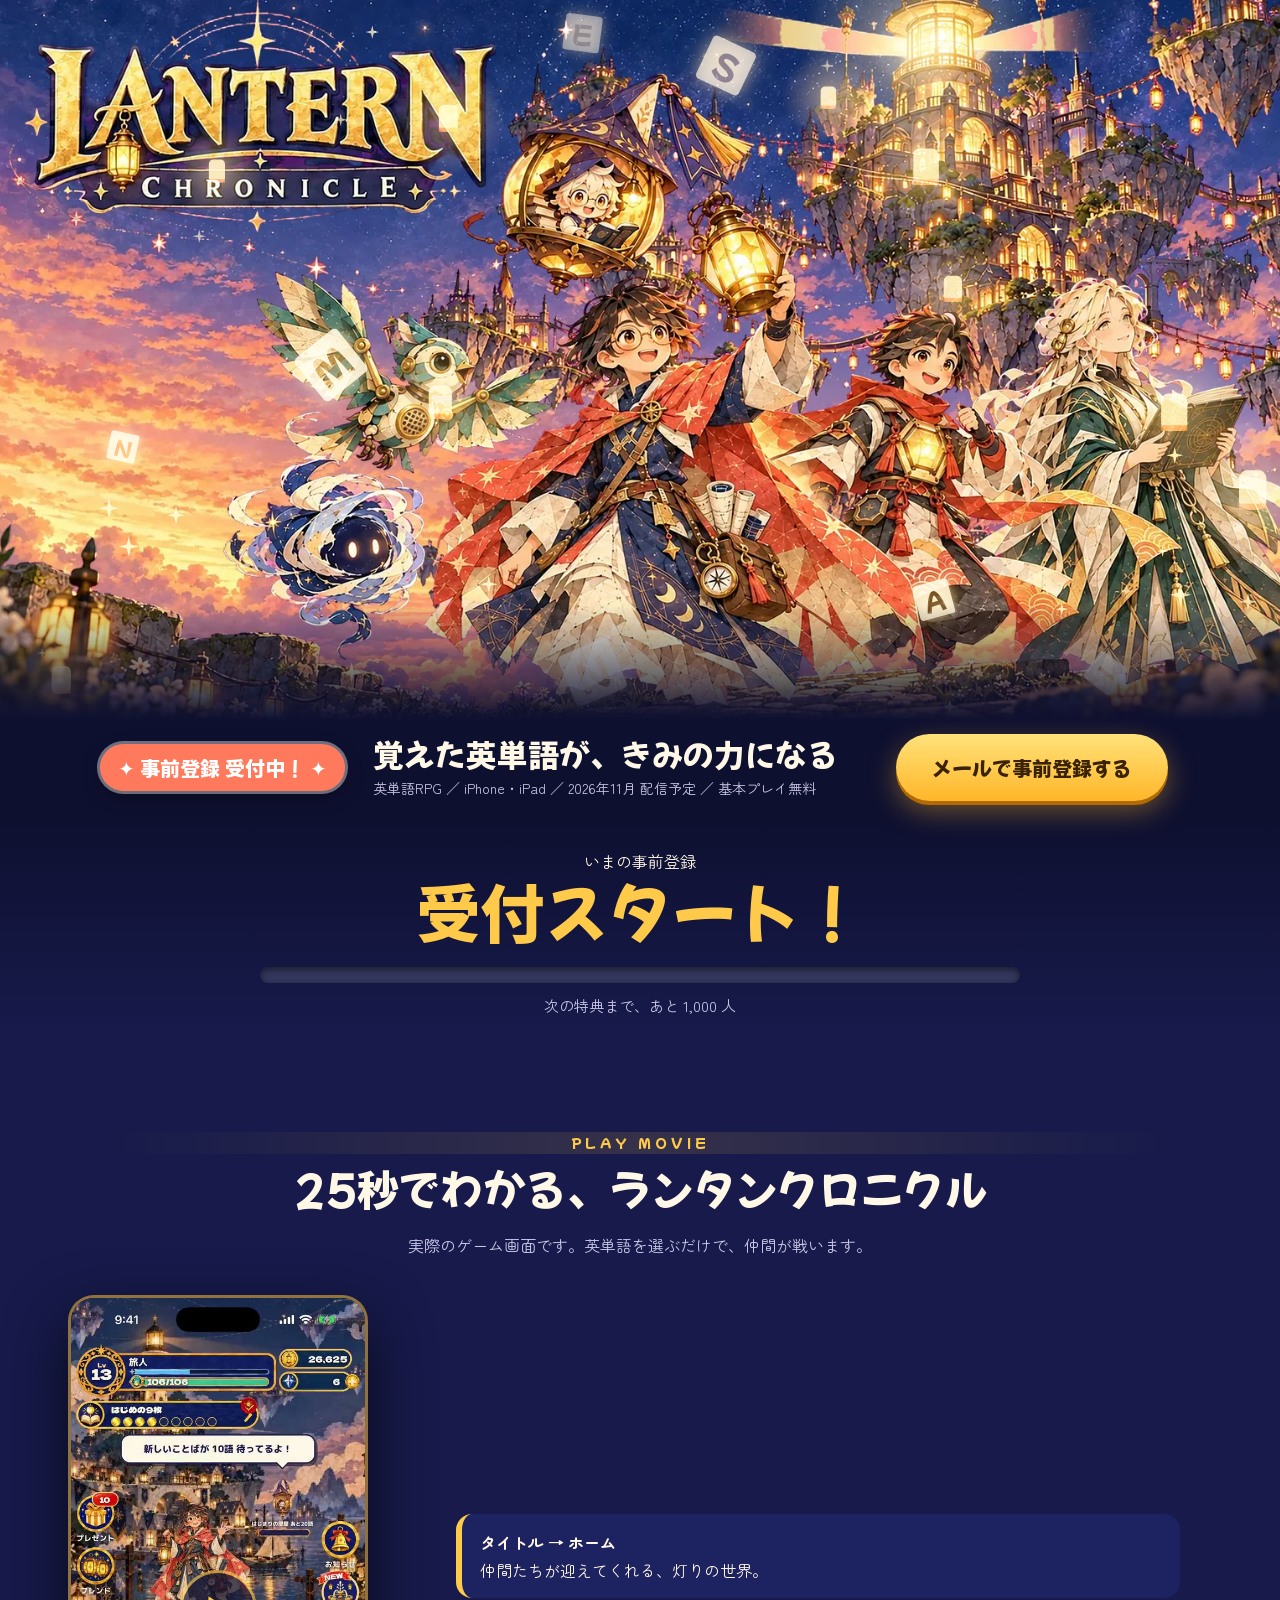
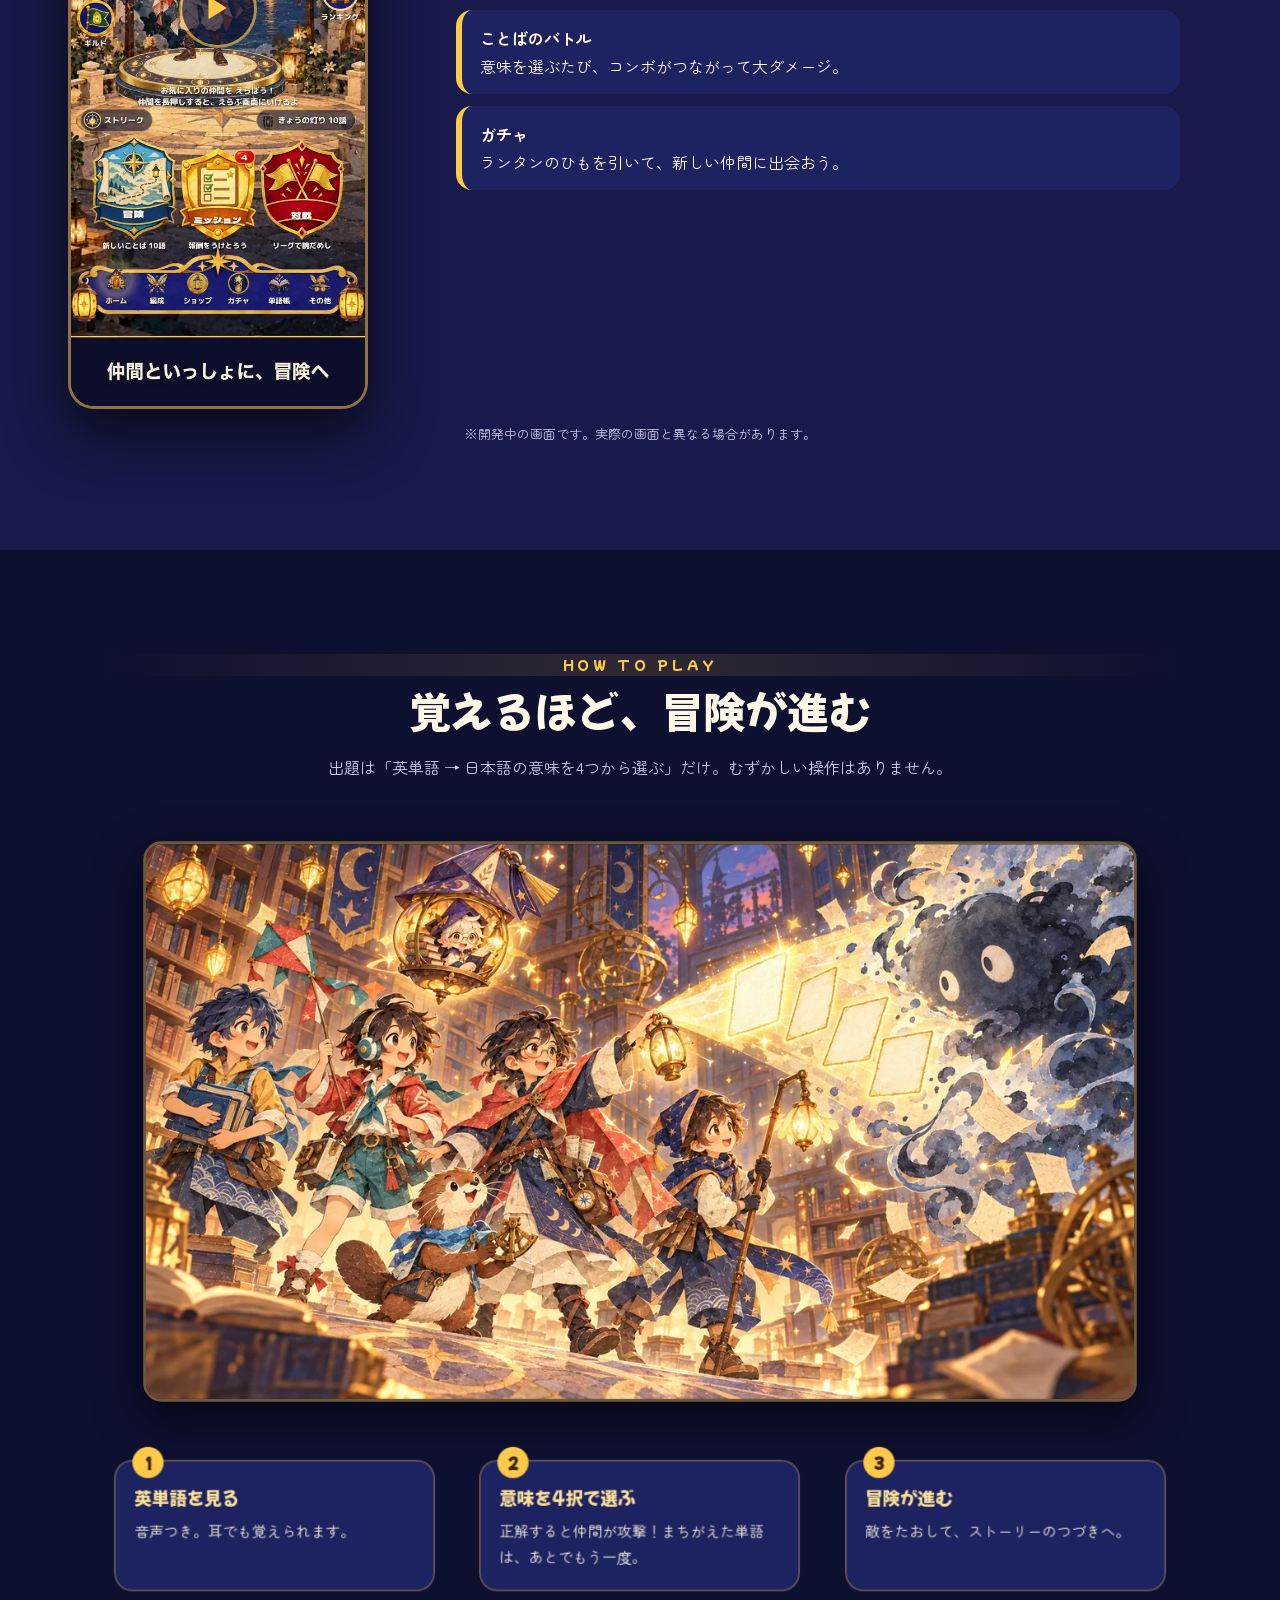
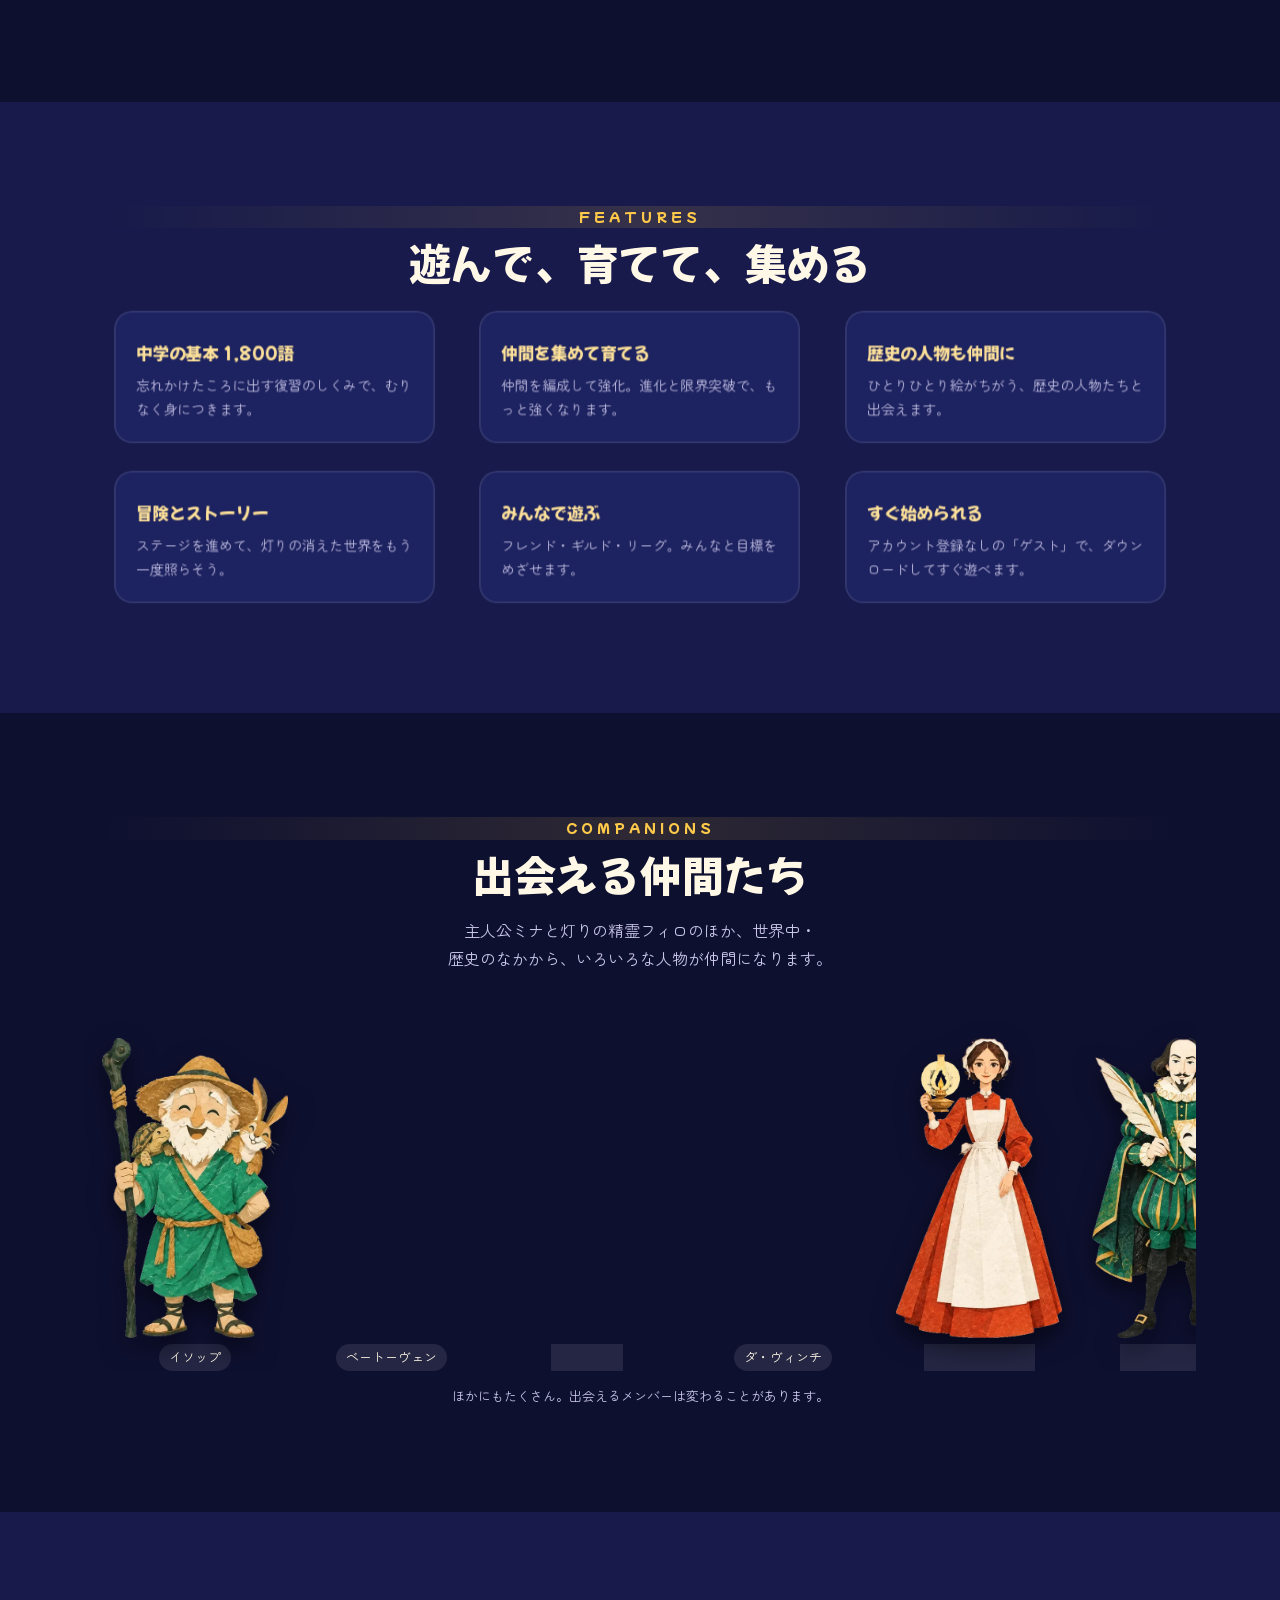
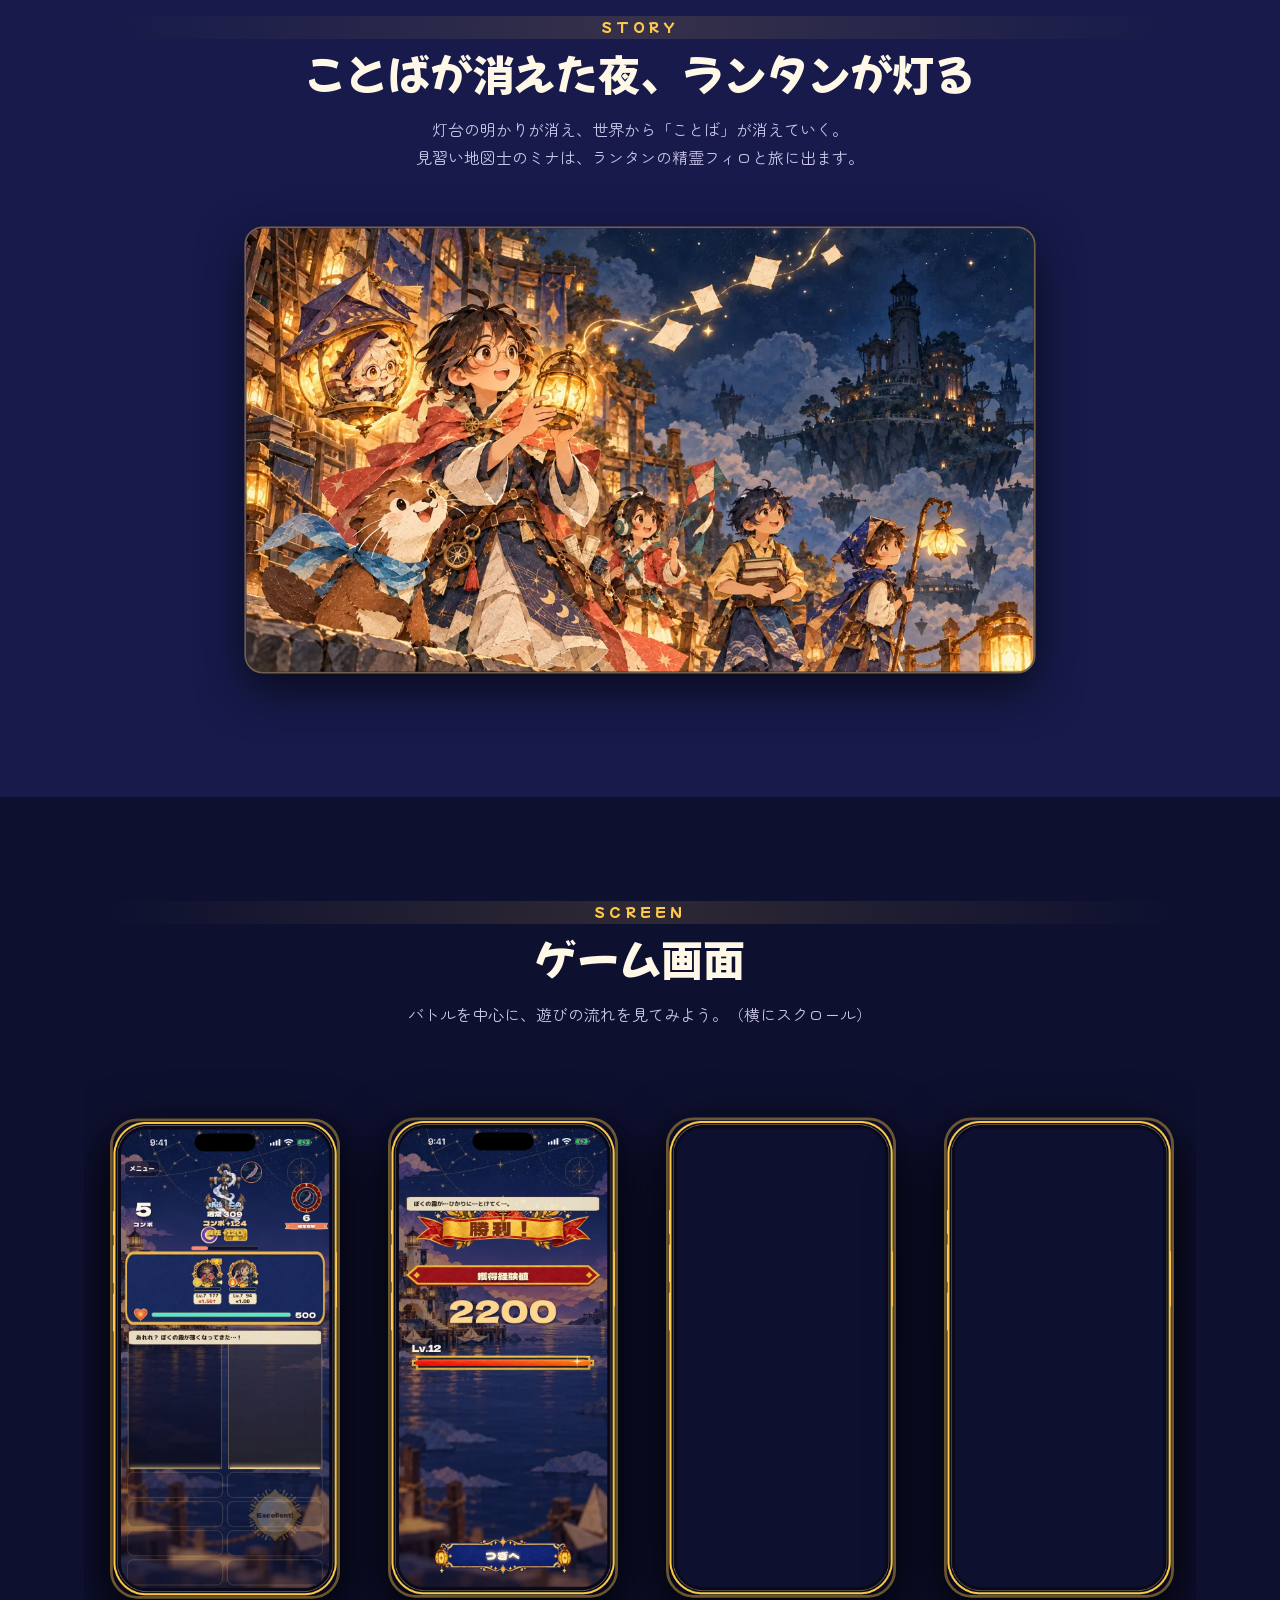
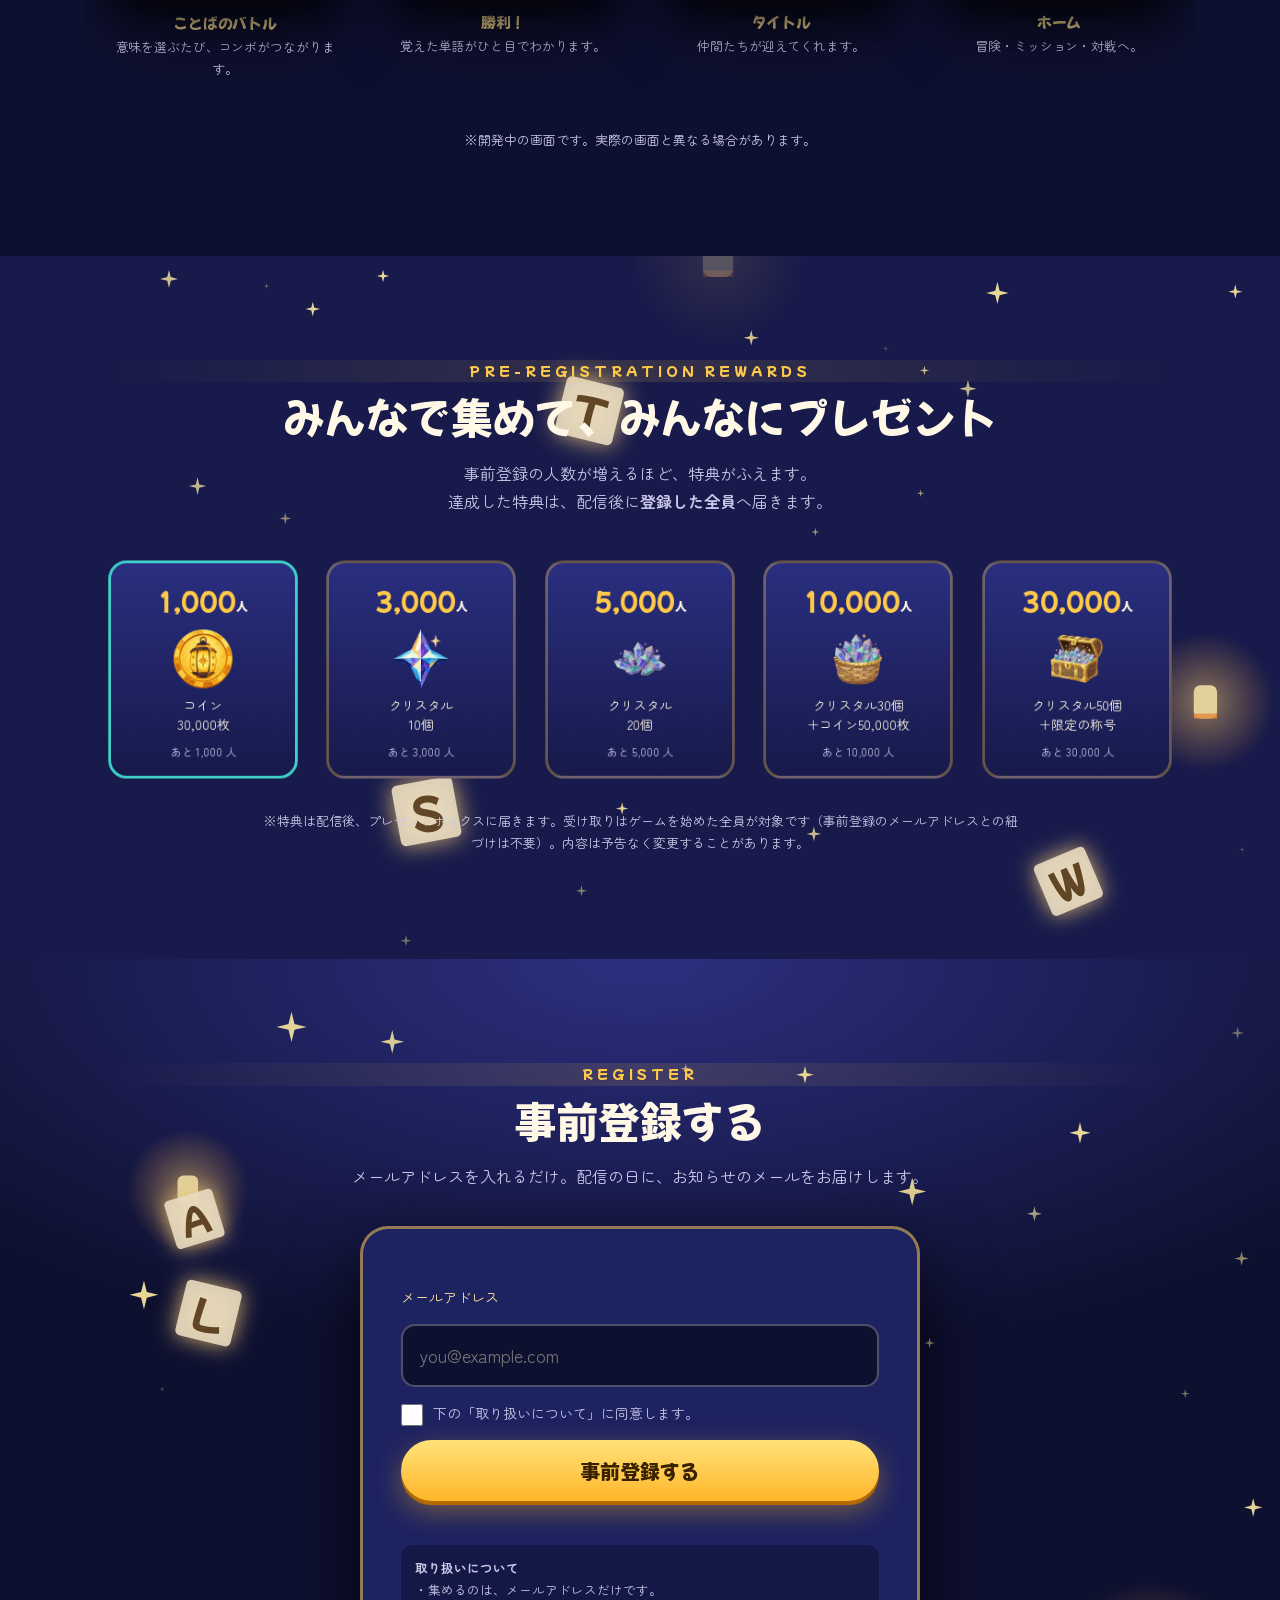
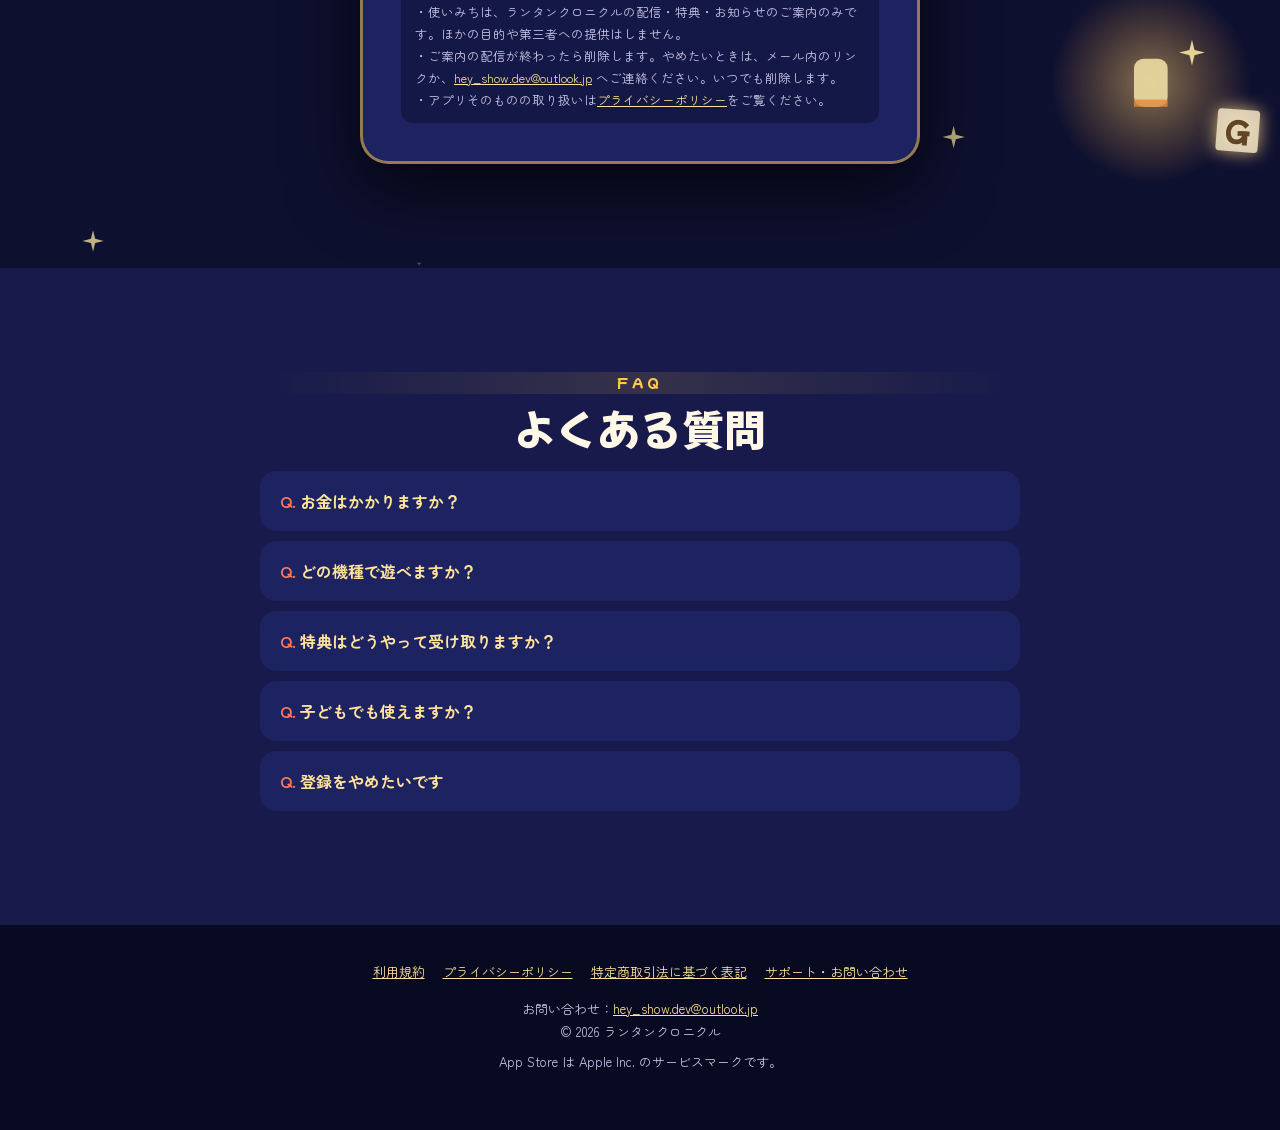
==== commit 7595ceed: "アイコンを決まった絵（満月のフィロ）に。favicon・ホーム画面用のアイコンも。撮り直しの道具: 別の手順ファイル（--config）と置き場（--work）を使える、使用中の札（sim-lock）" ====
--- a/index.html
+++ b/index.html
@@ -1,7 +1,7 @@
 <!doctype html>
 <html lang="ja">
 <head>
-<meta charset="utf-8"><meta name="viewport" content="width=device-width,initial-scale=1"><link rel="icon" href="img/icon.webp"><link rel="preconnect" href="https://fonts.googleapis.com"><link rel="preconnect" href="https://fonts.gstatic.com" crossorigin><link href="https://fonts.googleapis.com/css2?family=Mochiy+Pop+One&family=Zen+Maru+Gothic:wght@400;700&display=swap" rel="stylesheet"><link rel="stylesheet" href="style.css">
+<meta charset="utf-8"><meta name="viewport" content="width=device-width,initial-scale=1"><link rel="icon" type="image/png" href="img/favicon.png"><link rel="apple-touch-icon" href="img/apple-touch-icon.png"><link rel="preconnect" href="https://fonts.googleapis.com"><link rel="preconnect" href="https://fonts.gstatic.com" crossorigin><link href="https://fonts.googleapis.com/css2?family=Mochiy+Pop+One&family=Zen+Maru+Gothic:wght@400;700&display=swap" rel="stylesheet"><link rel="stylesheet" href="style.css">
 <title>ランタンクロニクル 事前登録受付中｜英単語RPG</title>
 <meta name="description" content="覚えた英単語が、きみの力になる。英単語を選んで仲間が戦う英単語RPG「ランタンクロニクル」。2026年11月配信予定。事前登録で、みんなに特典プレゼント。">
 <meta property="og:type" content="website"><meta property="og:title" content="ランタンクロニクル 事前登録受付中">
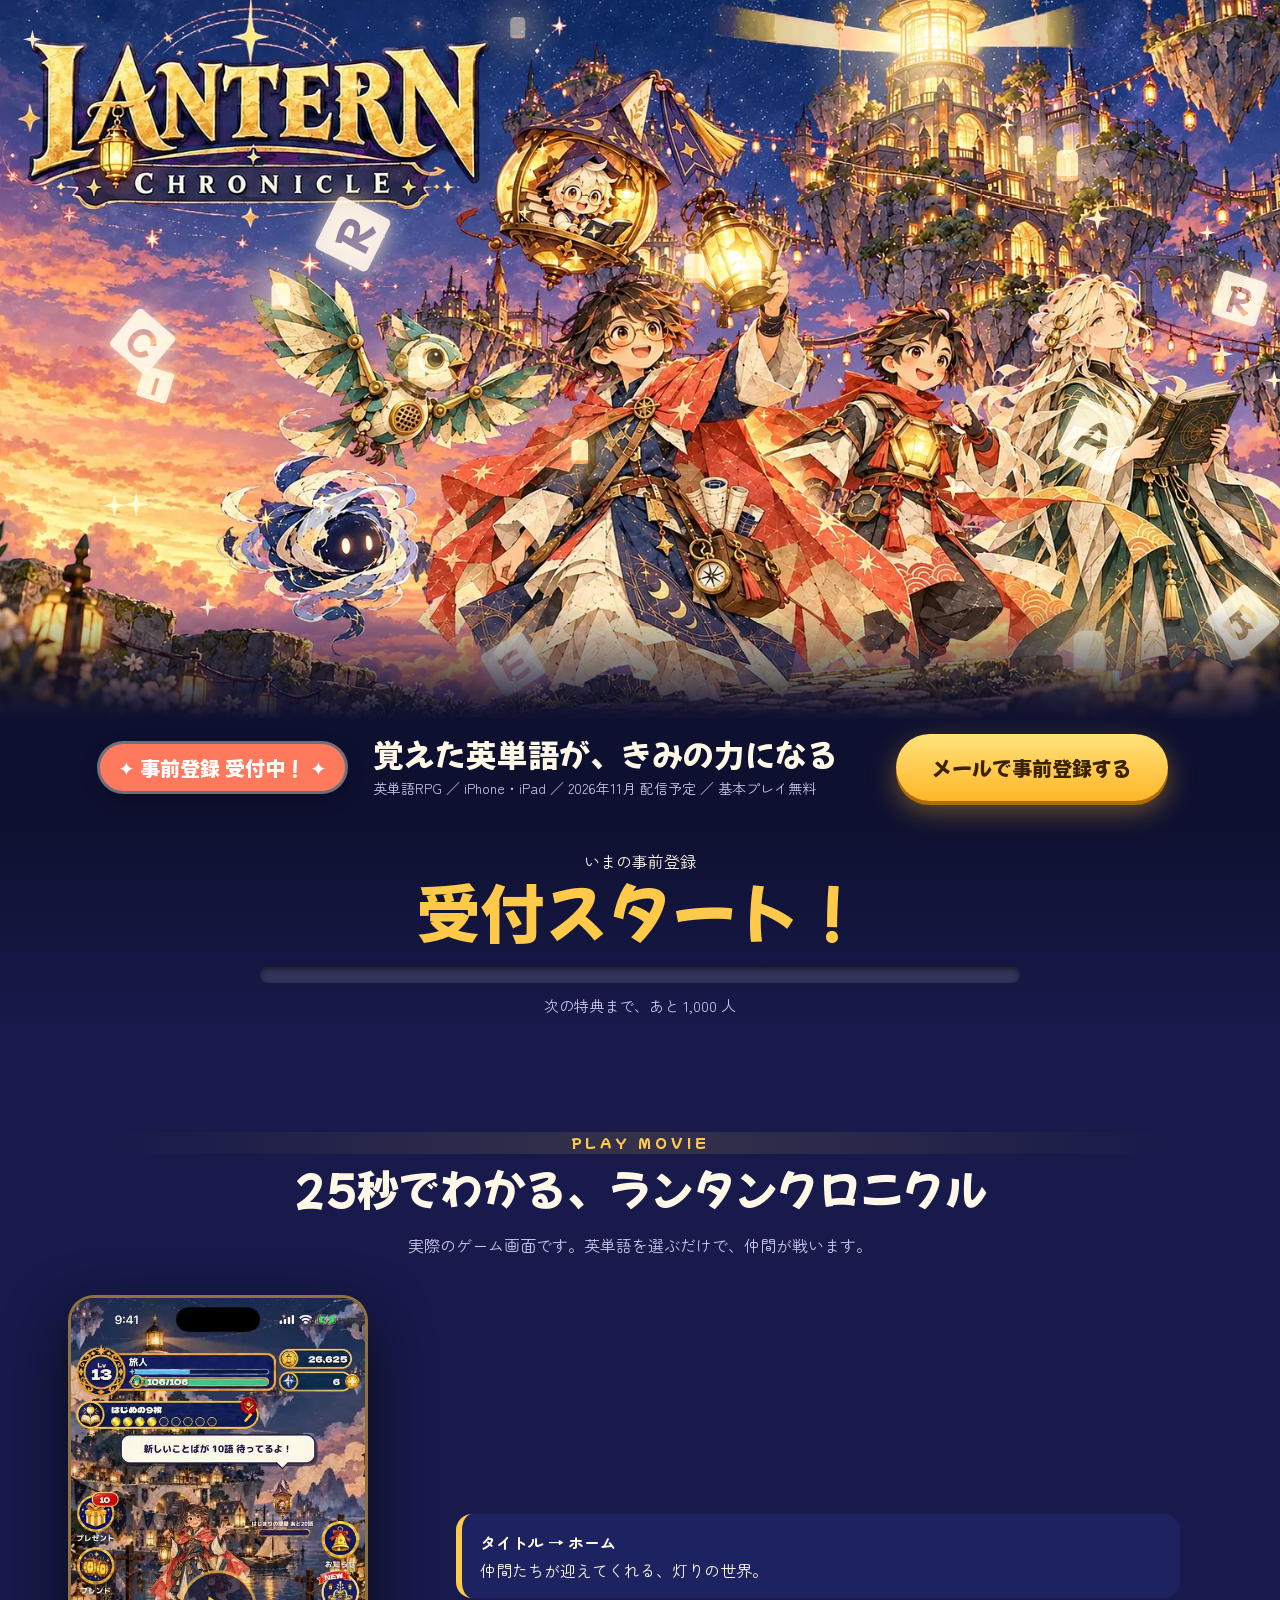
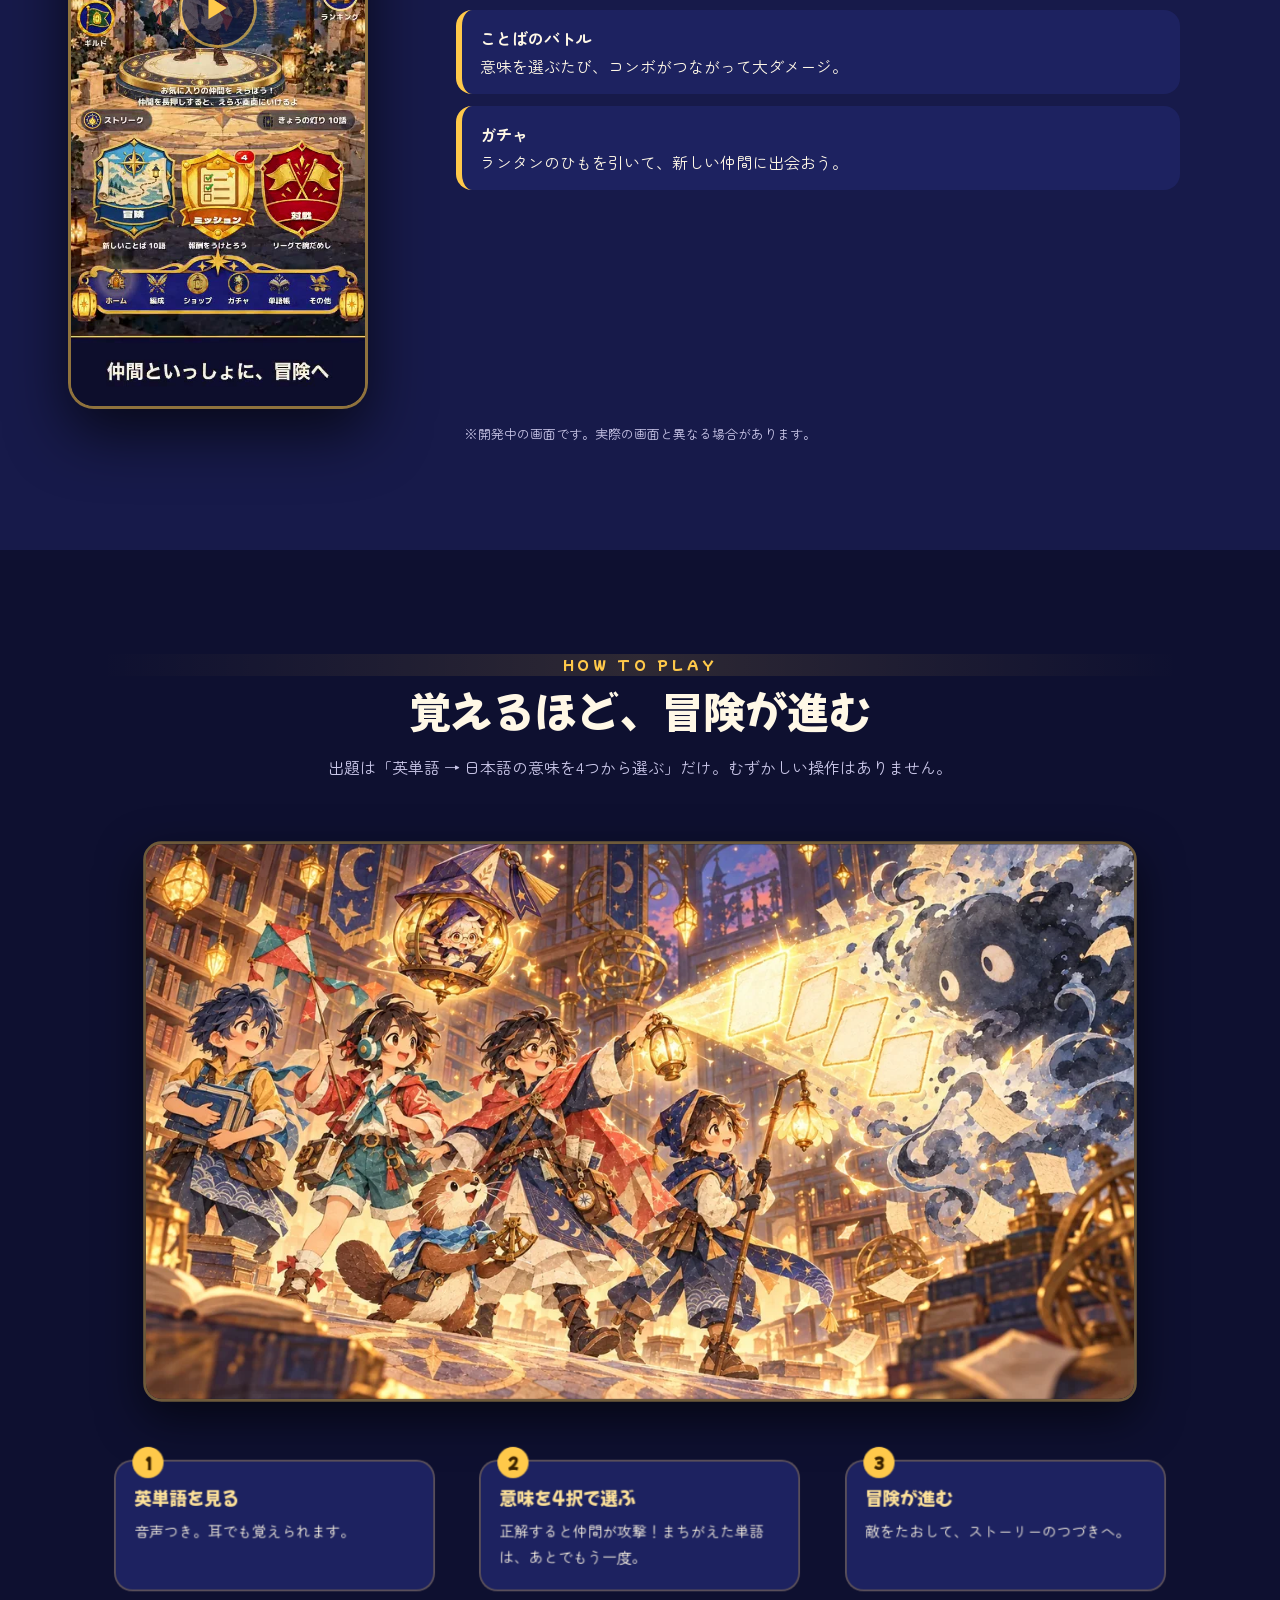
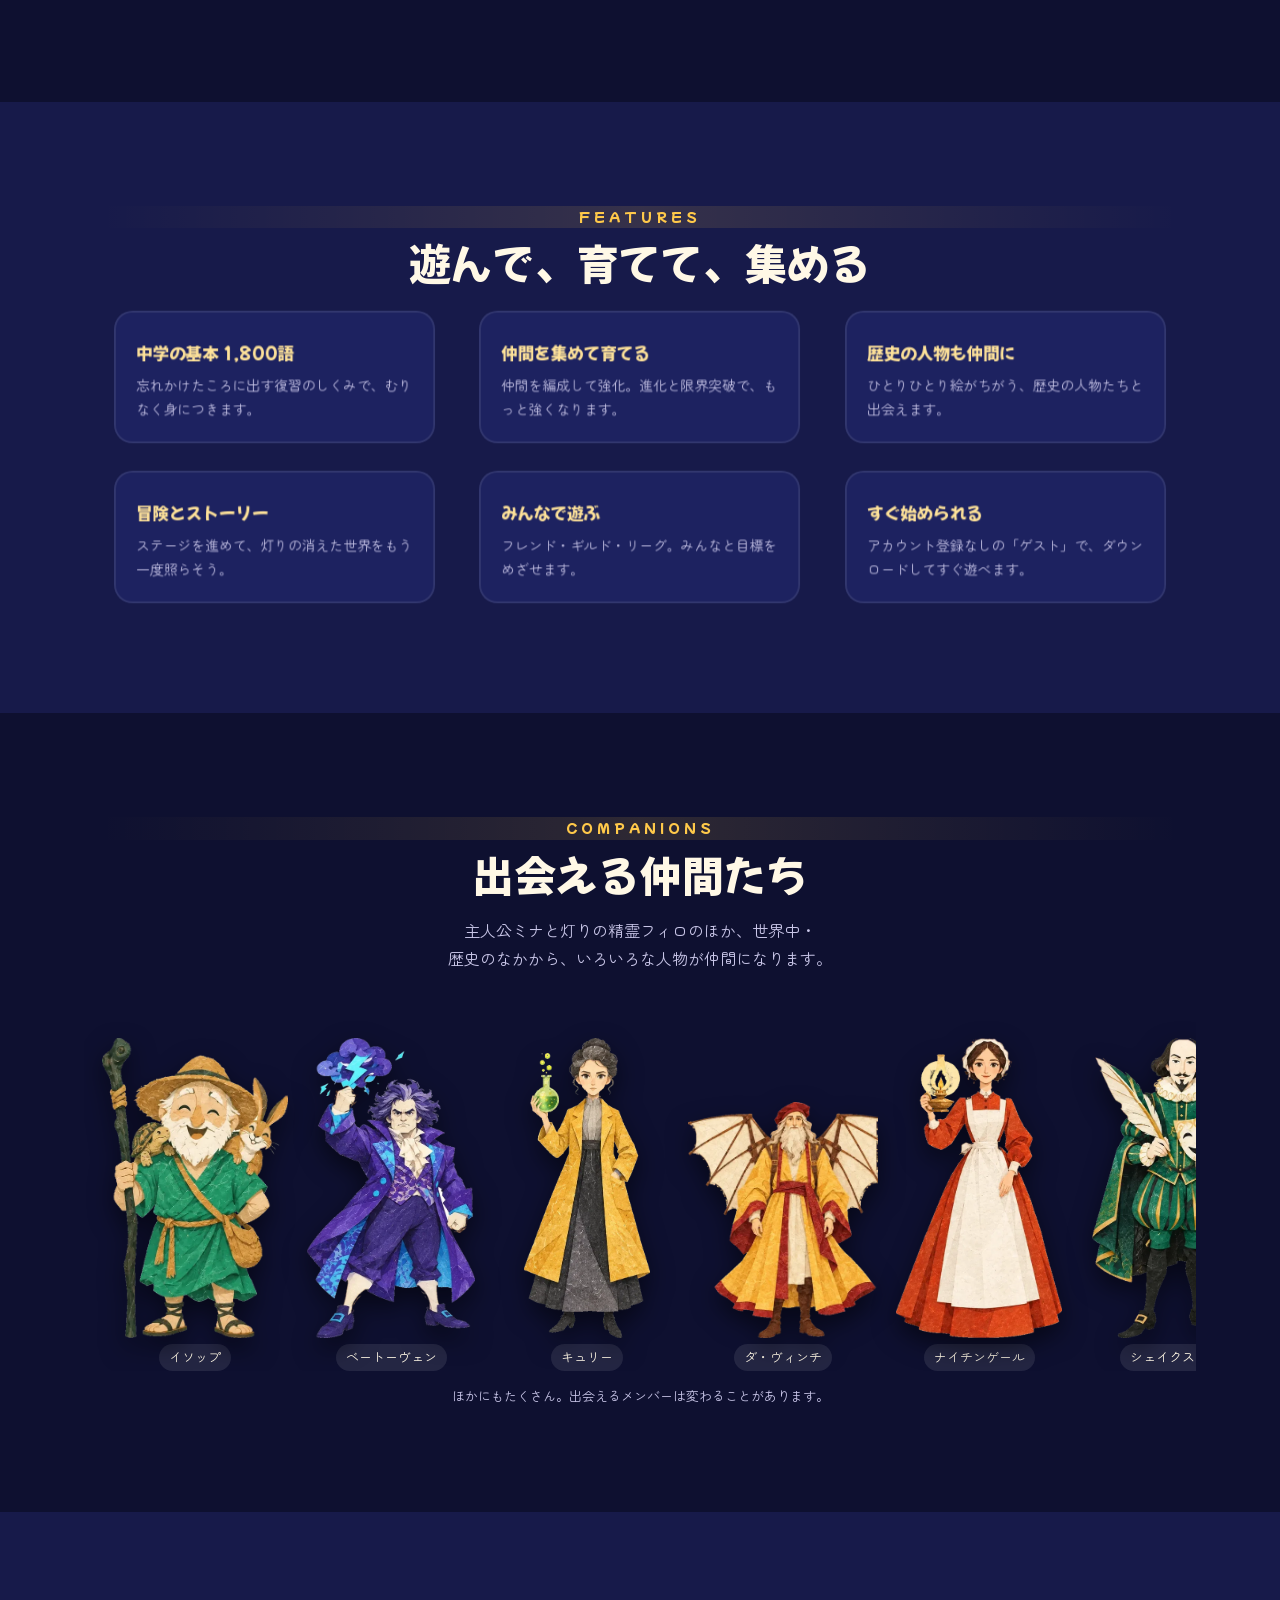
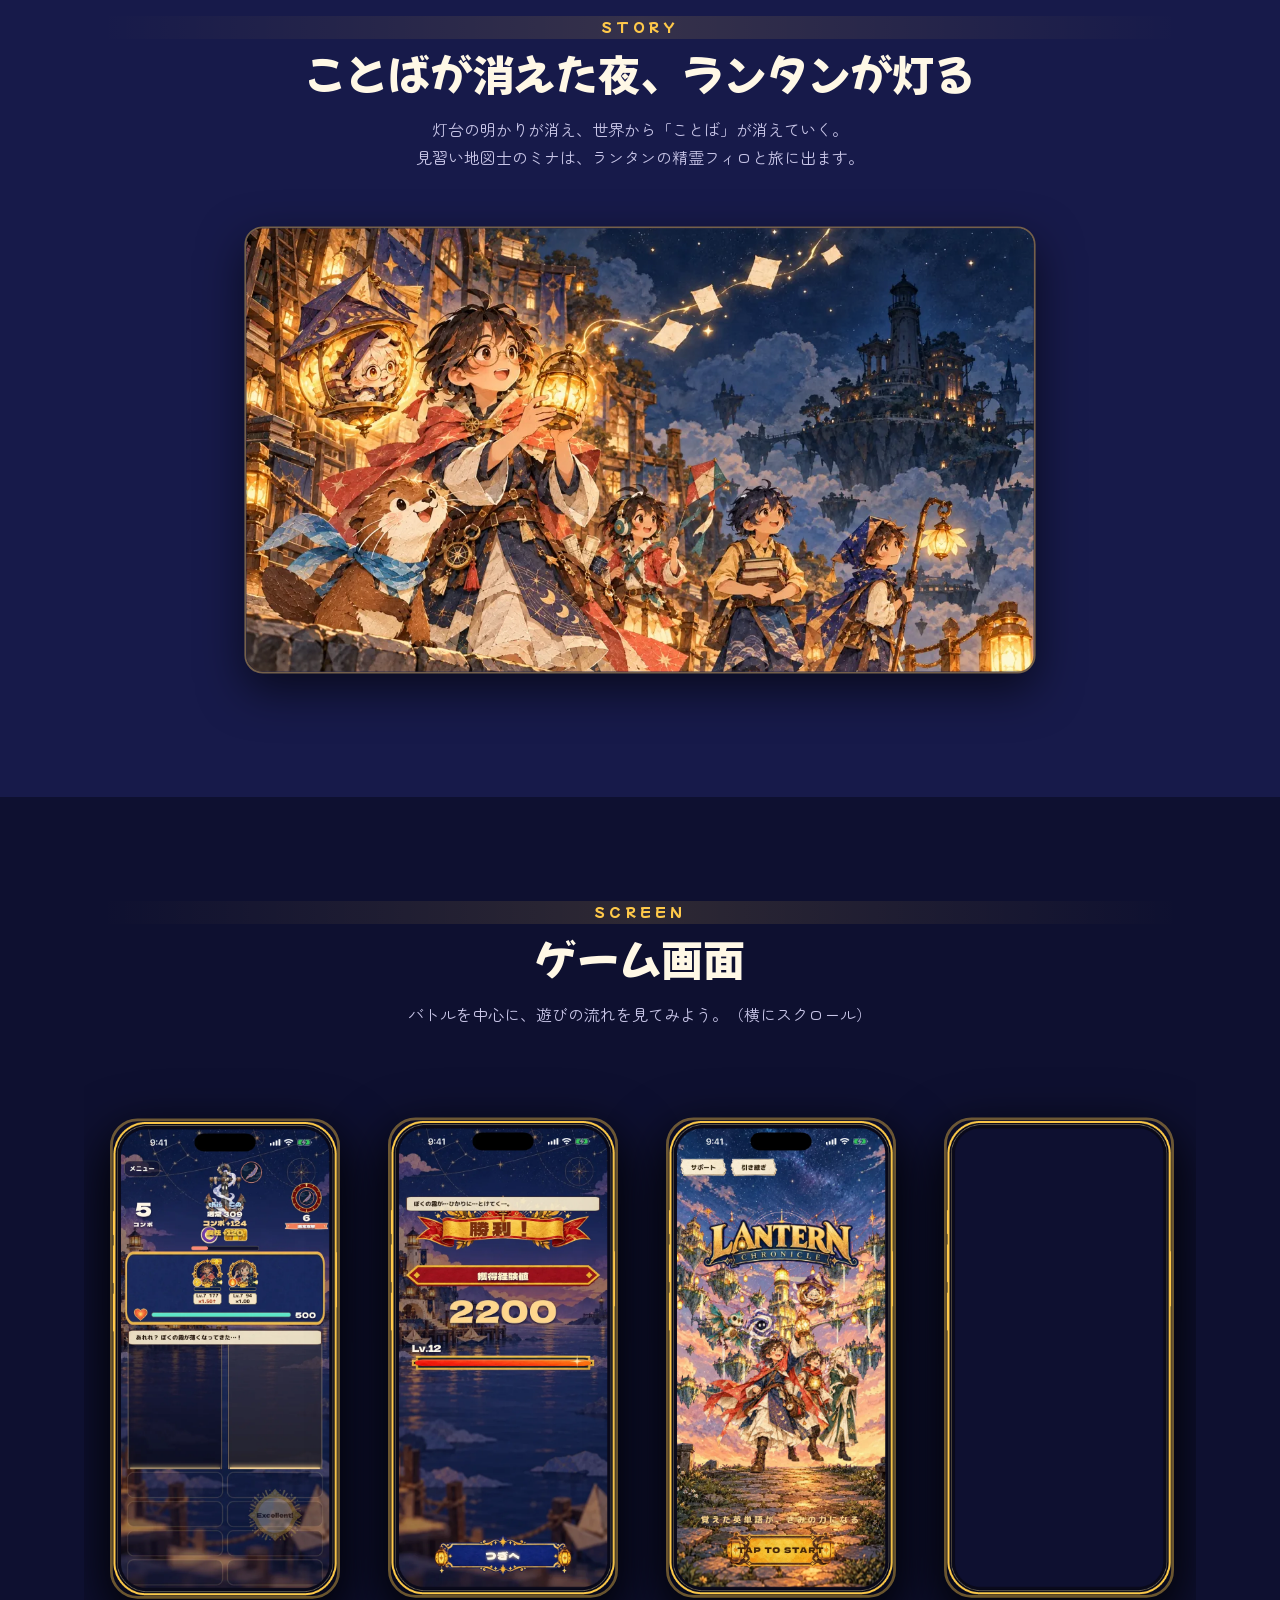
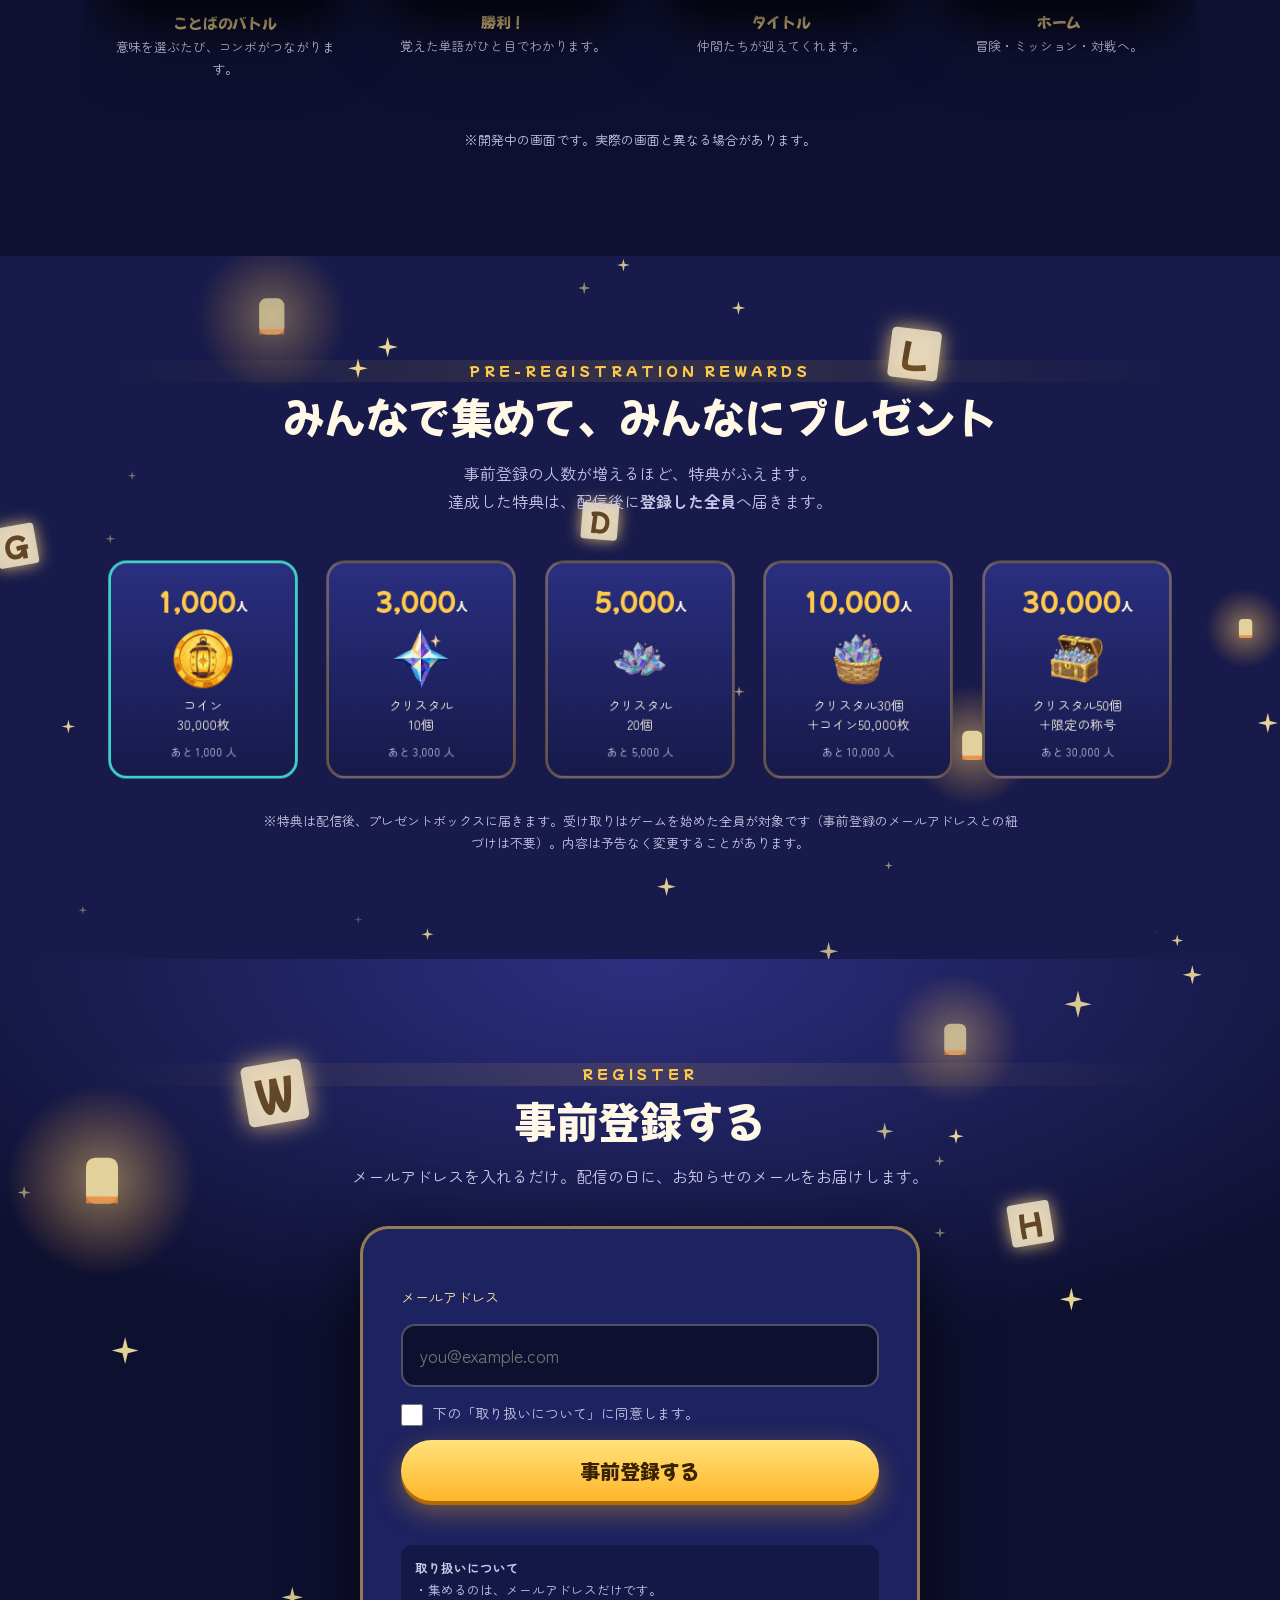
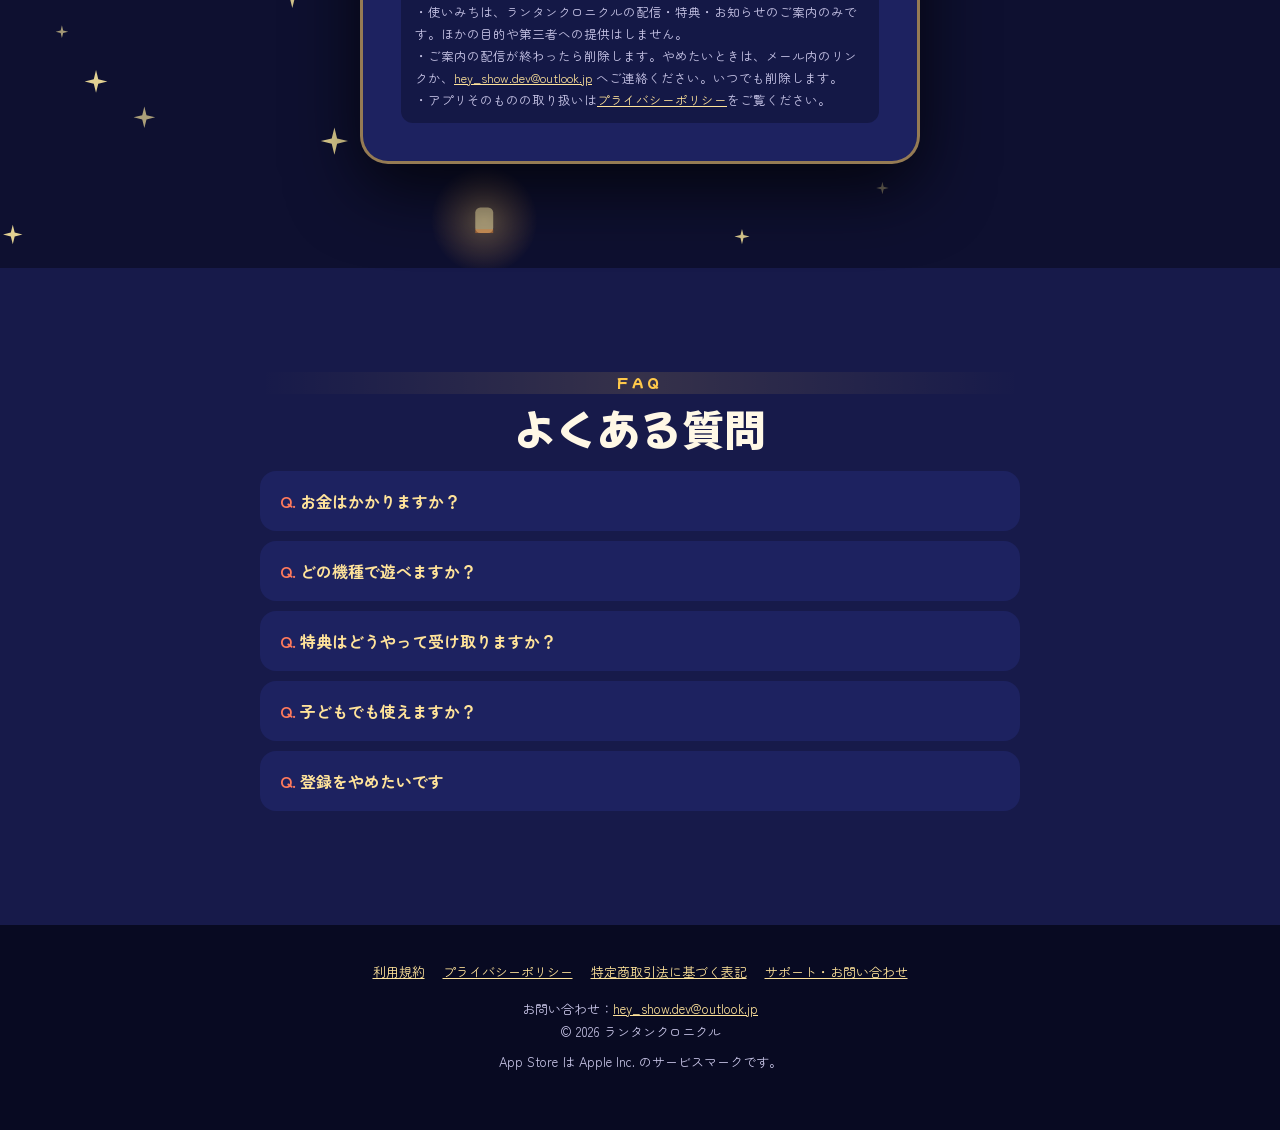
==== commit 8d9dfd2c: "公式SNSの枠を4つに（X・TikTok・Instagram・YouTube）。site.json の live を true にした所だけリンクが出る" ====
--- a/index.html
+++ b/index.html
@@ -136,7 +136,11 @@
    ・ご案内の配信が終わったら削除します。やめたいときは、メール内のリンクか、<a href="mailto:hey_show.dev@outlook.jp">hey_show.dev@outlook.jp</a> へご連絡ください。いつでも削除します。<br>
    ・アプリそのものの取り扱いは<a href="https://hey-show123.github.io/lantern-legal/privacy.html" target="_blank" rel="noopener">プライバシーポリシー</a>をご覧ください。</div>
  </div>
- <p class="xfollow" data-x hidden>最新のお知らせは、公式Xで出しています。<a class="btn ghost" data-x-link href="#" target="_blank" rel="noopener">公式Xをフォロー</a></p>
+ <div class="sns" data-sns hidden><p>最新のお知らせは、公式SNSで出しています。</p><div class="sns-row">
+  <a class="btn ghost" data-sns-link="x" hidden href="#" target="_blank" rel="noopener">X</a>
+  <a class="btn ghost" data-sns-link="tiktok" hidden href="#" target="_blank" rel="noopener">TikTok</a>
+  <a class="btn ghost" data-sns-link="instagram" hidden href="#" target="_blank" rel="noopener">Instagram</a>
+  <a class="btn ghost" data-sns-link="youtube" hidden href="#" target="_blank" rel="noopener">YouTube</a></div></div>
 </div></section>
 
 <section class="alt"><div class="wrap" style="max-width:760px">
@@ -154,7 +158,10 @@
  <a href="https://hey-show123.github.io/lantern-legal/privacy.html">プライバシーポリシー</a>
  <a href="https://hey-show123.github.io/lantern-legal/tokushoho.html">特定商取引法に基づく表記</a>
  <a href="https://hey-show123.github.io/lantern-legal/">サポート・お問い合わせ</a>
- <a data-x data-x-link hidden href="#" target="_blank" rel="noopener">公式X</a></nav>
+ <a data-sns-link="x" hidden href="#" target="_blank" rel="noopener">公式X</a>
+ <a data-sns-link="tiktok" hidden href="#" target="_blank" rel="noopener">TikTok</a>
+ <a data-sns-link="instagram" hidden href="#" target="_blank" rel="noopener">Instagram</a>
+ <a data-sns-link="youtube" hidden href="#" target="_blank" rel="noopener">YouTube</a></nav>
  <p>お問い合わせ：<a href="mailto:hey_show.dev@outlook.jp">hey_show.dev@outlook.jp</a></p>
  <p>© 2026 ランタンクロニクル</p>
  <p style="margin-top:8px">App Store は Apple Inc. のサービスマークです。</p></footer>
--- a/style.css
+++ b/style.css
@@ -188,5 +188,7 @@
 .top.show{opacity:1;transform:none;pointer-events:auto;background:#0e1030ee;box-shadow:0 4px 18px #0006}
 @media (prefers-reduced-motion:reduce){.top{transition:none}}
 
-.xfollow{margin:22px auto 0;display:flex;flex-wrap:wrap;gap:10px 16px;align-items:center;justify-content:center;color:var(--muted);font-size:15px}
-.xfollow[hidden],footer [hidden]{display:none}
+.sns{margin:26px auto 0;text-align:center;color:var(--muted);font-size:15px}
+.sns-row{display:flex;flex-wrap:wrap;gap:10px 12px;justify-content:center;margin-top:10px}
+.sns-row .btn{min-width:150px;font-size:16px;padding:12px 22px;min-height:48px}
+.sns[hidden],.sns [hidden],footer [hidden]{display:none}
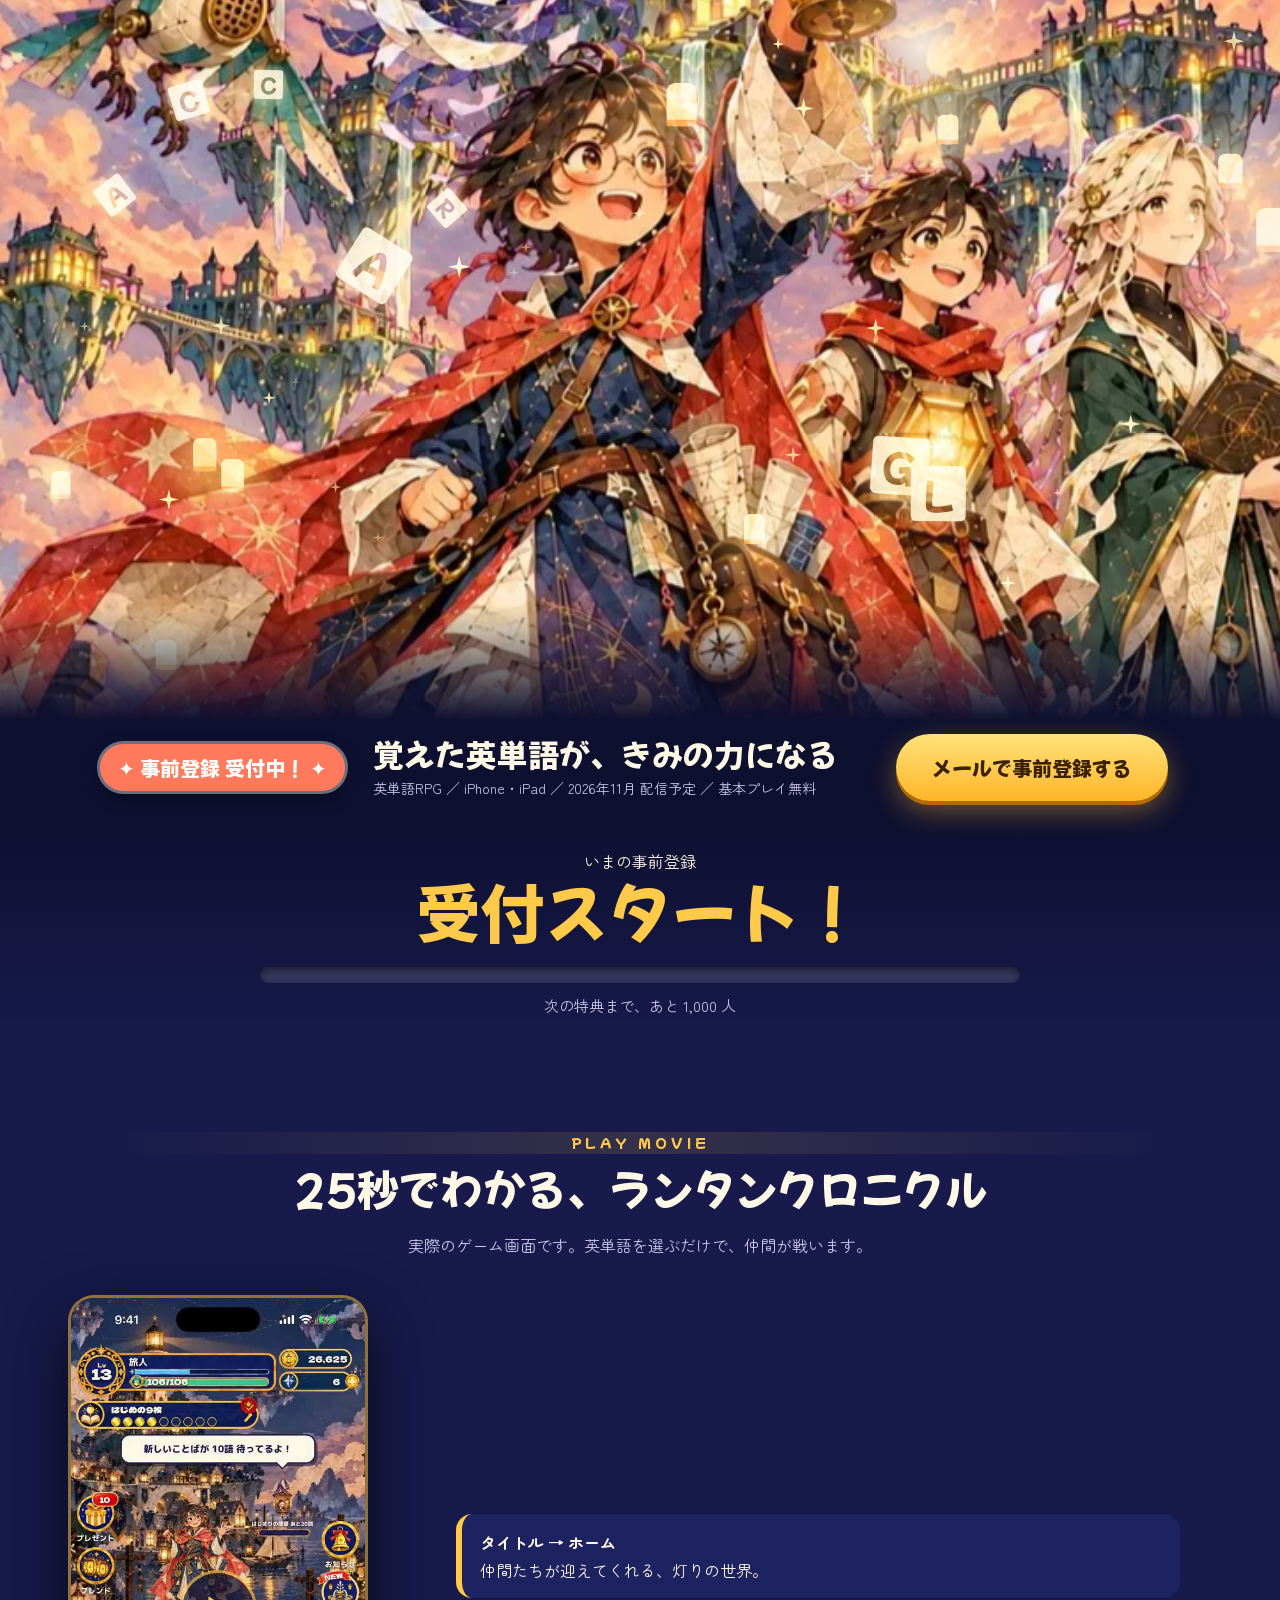
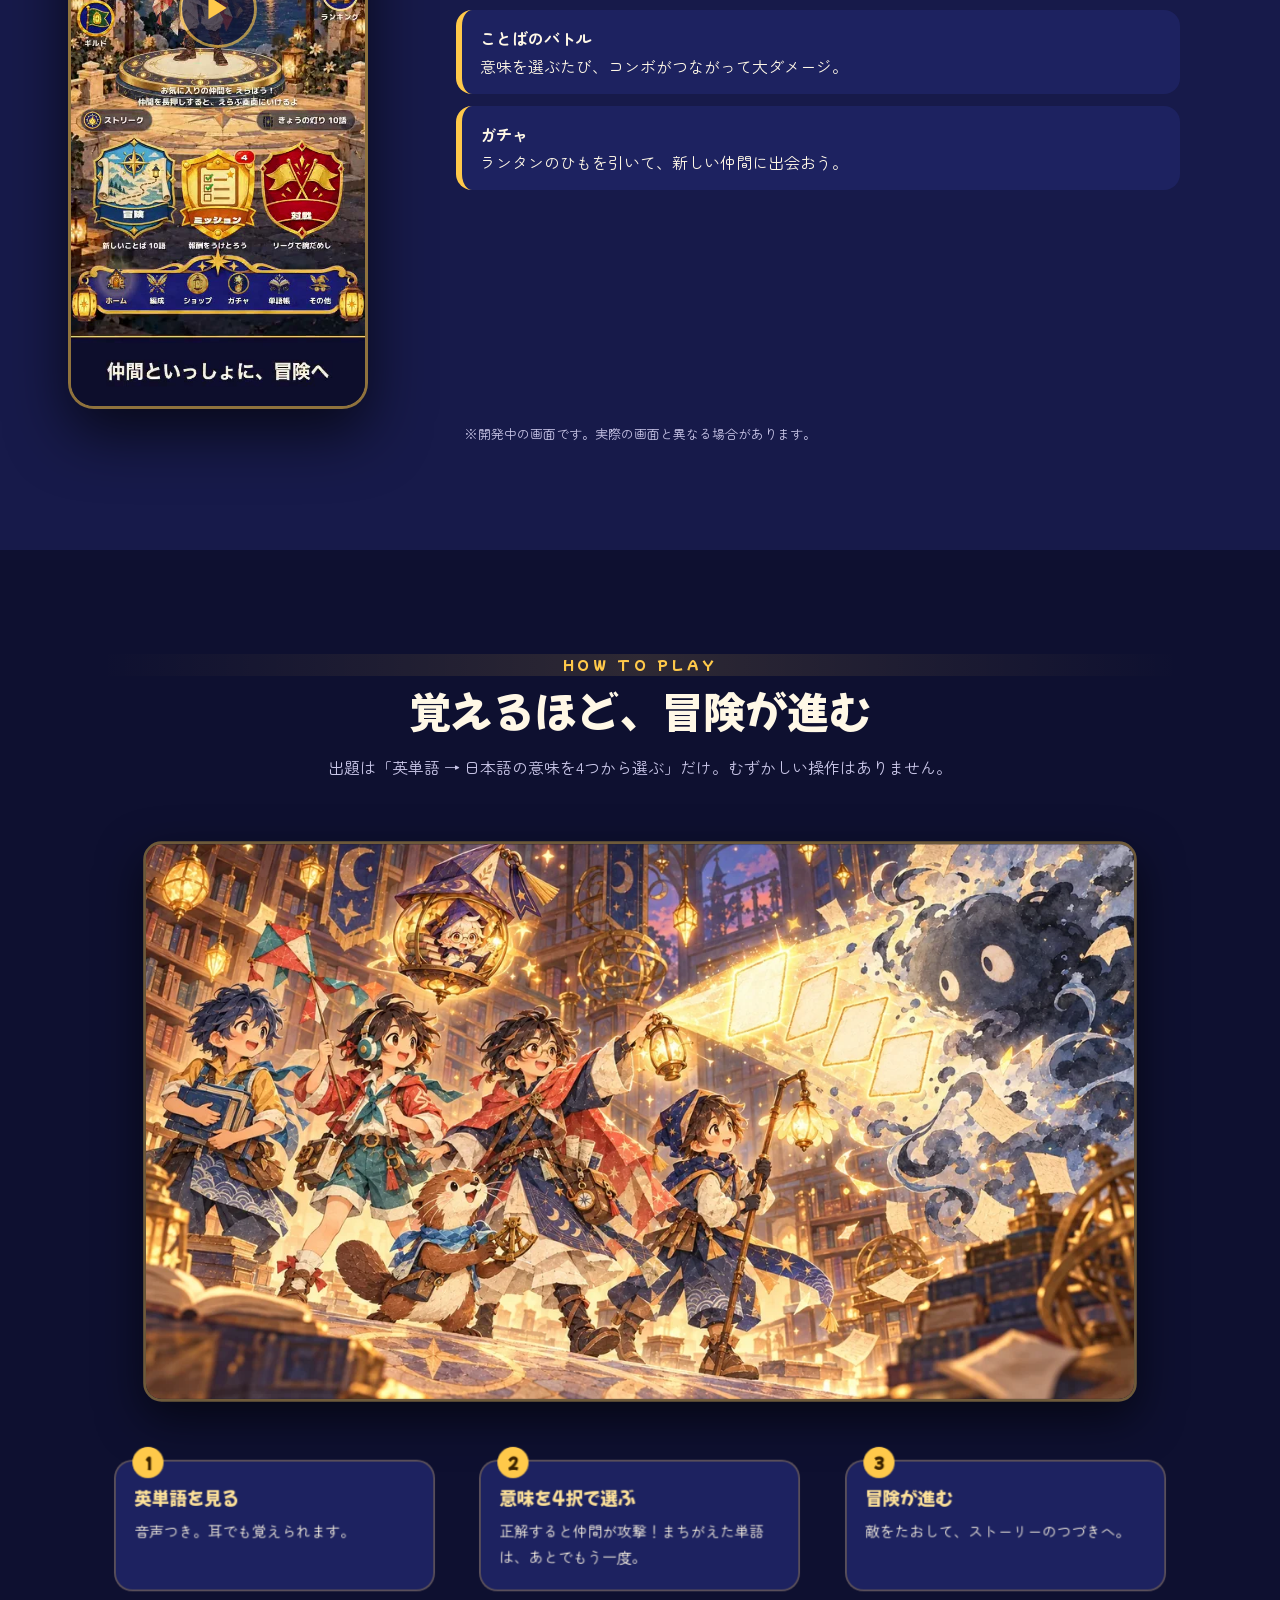
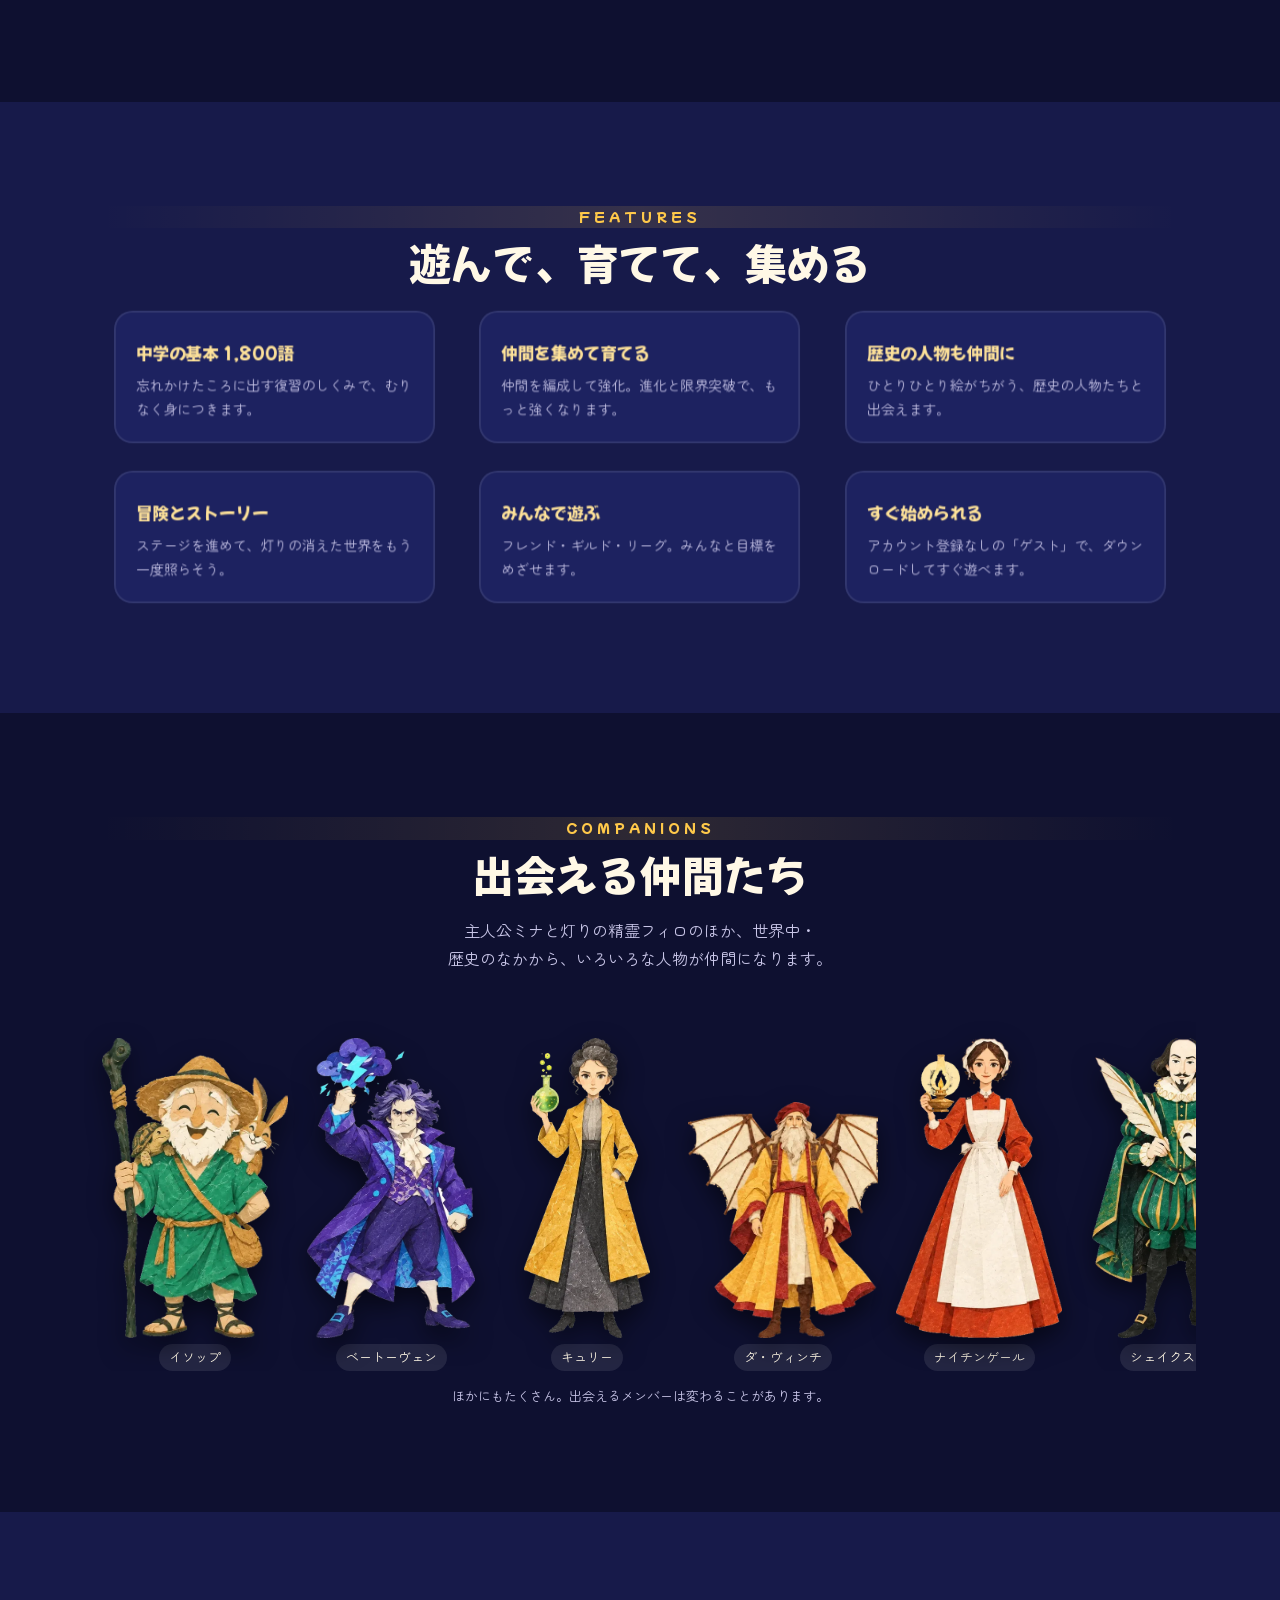
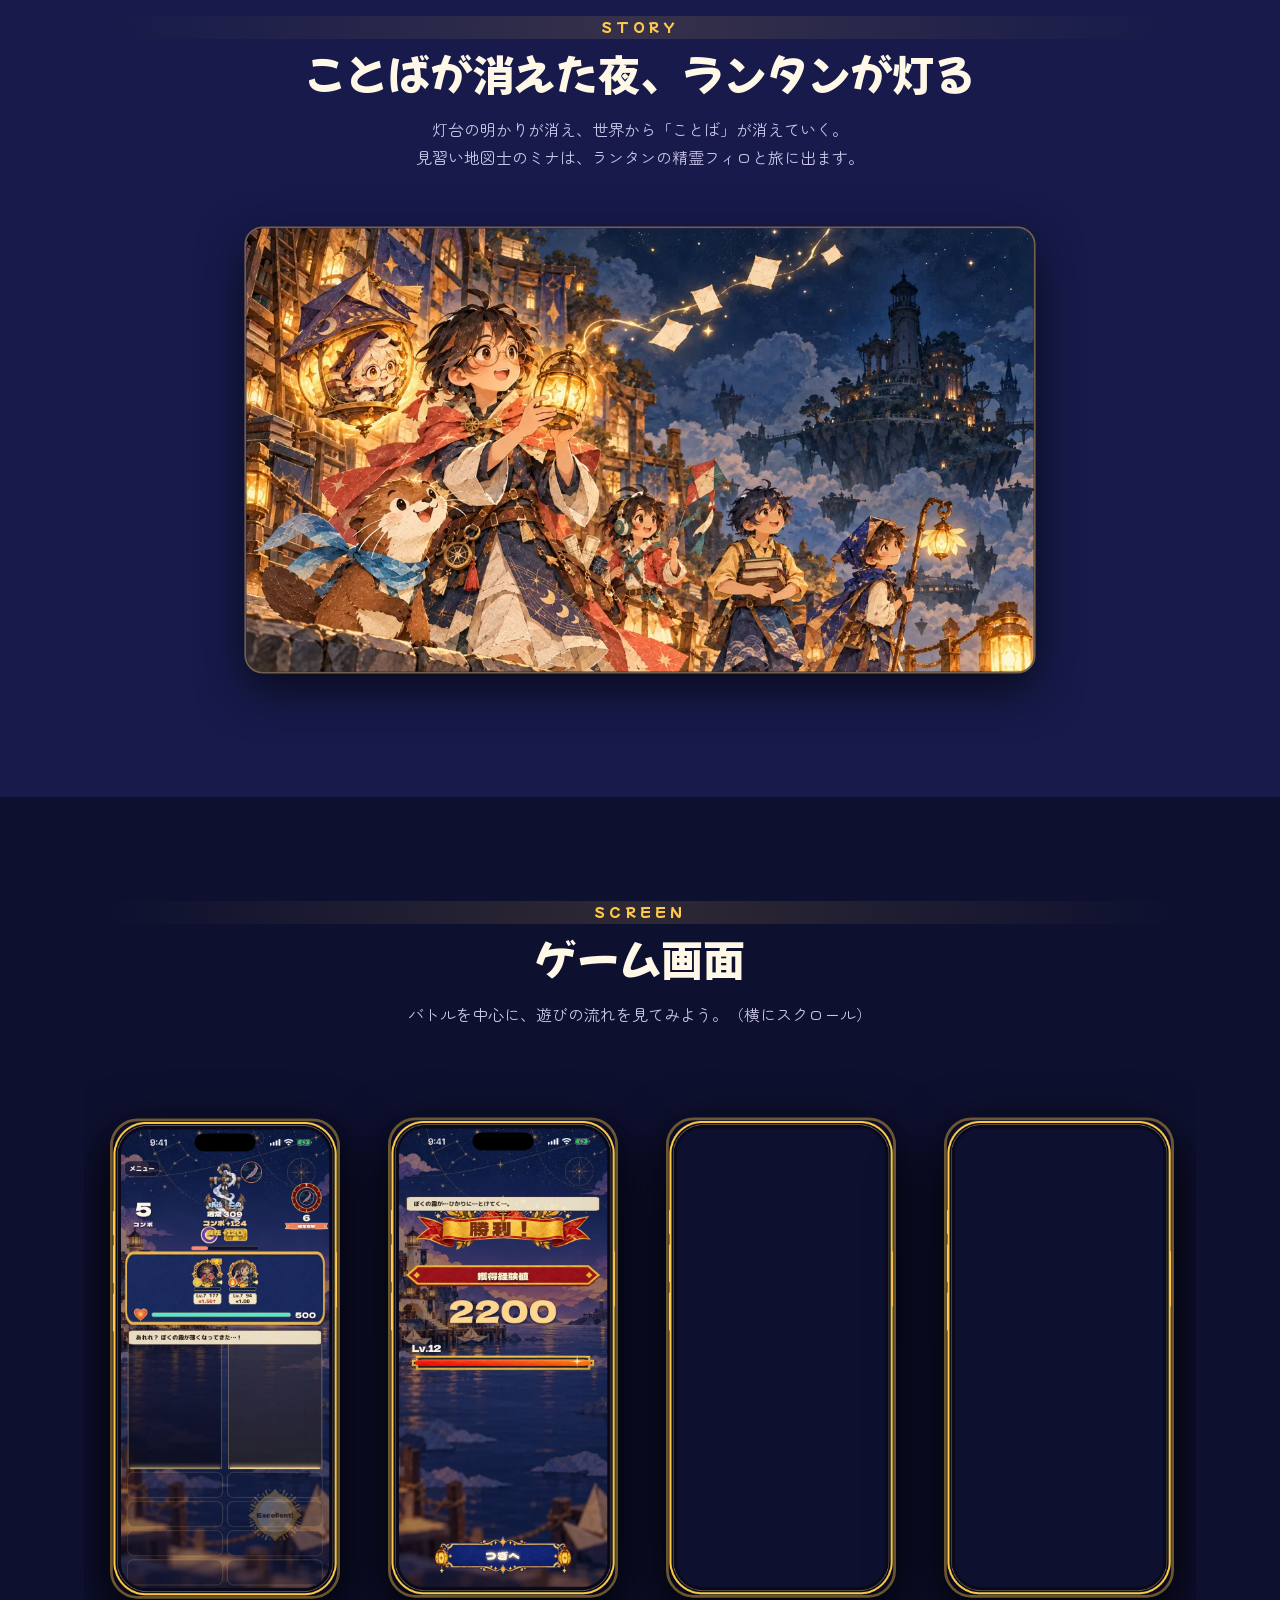
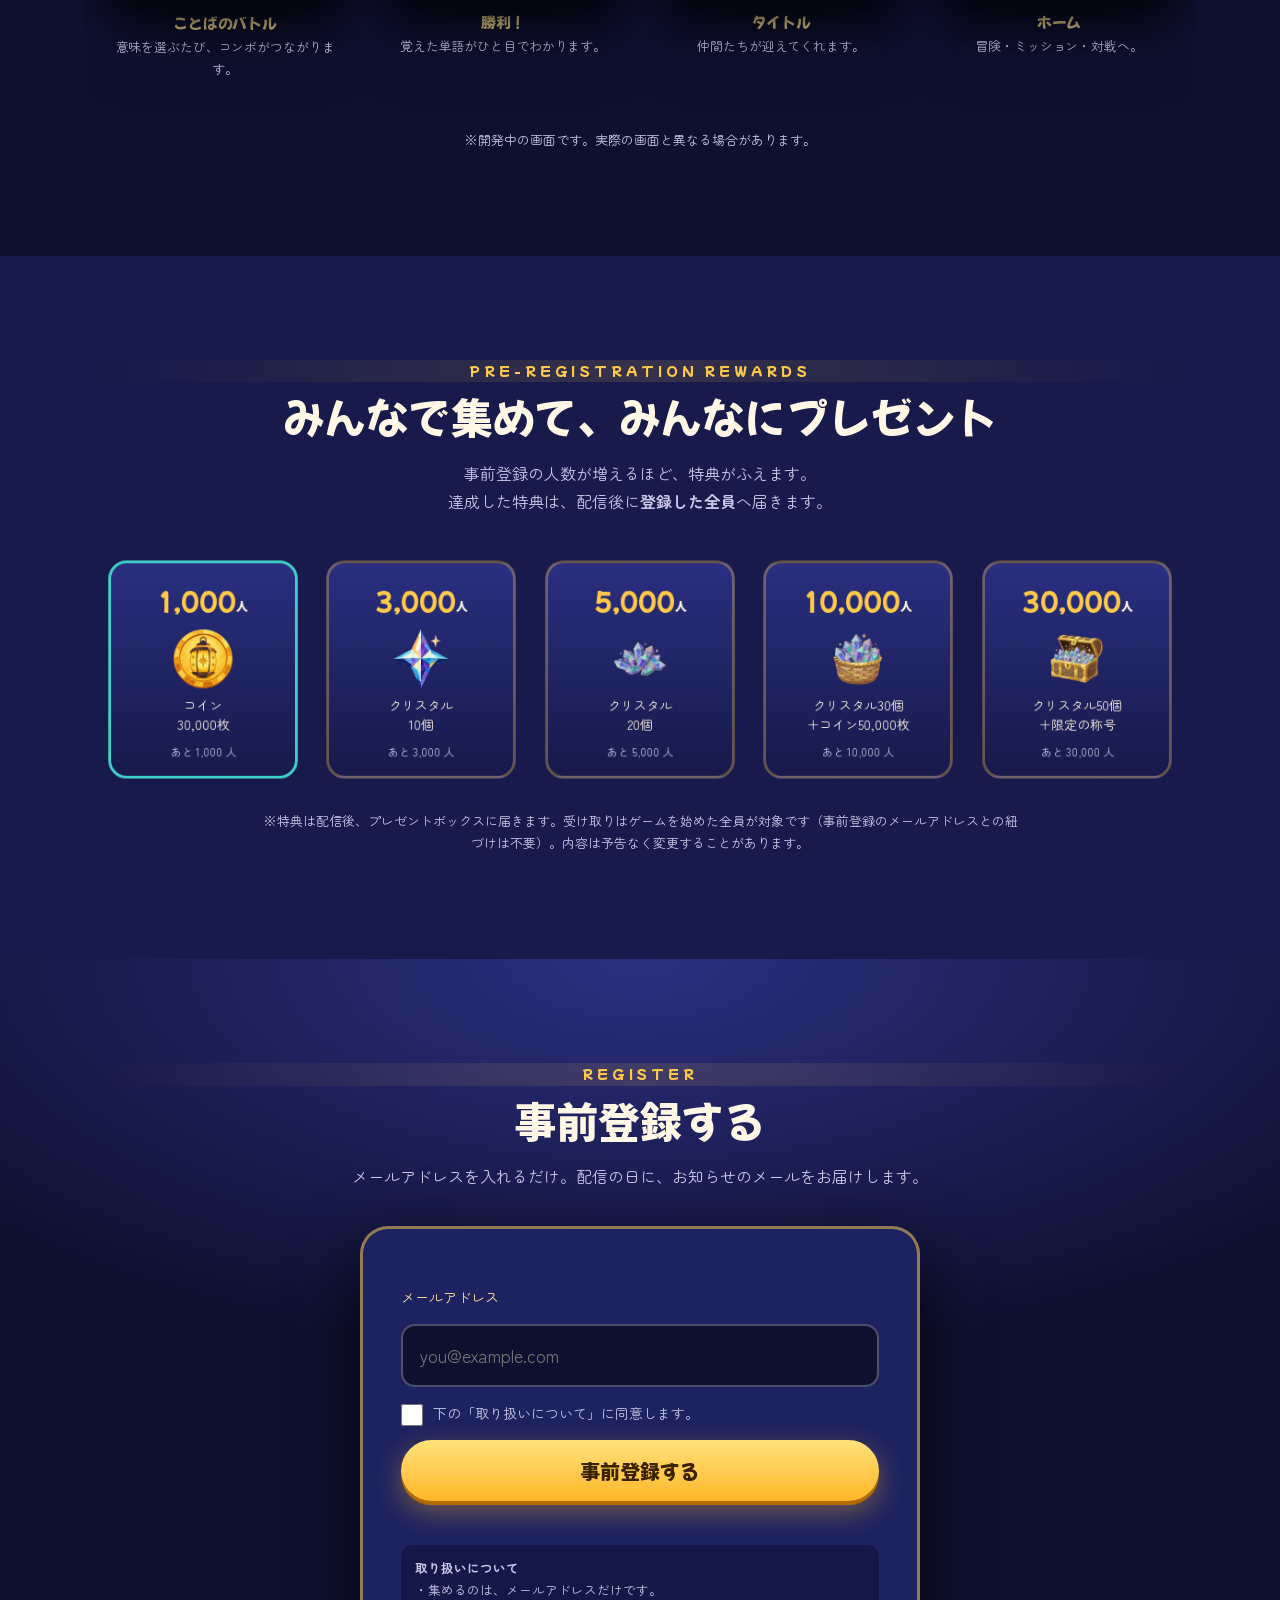
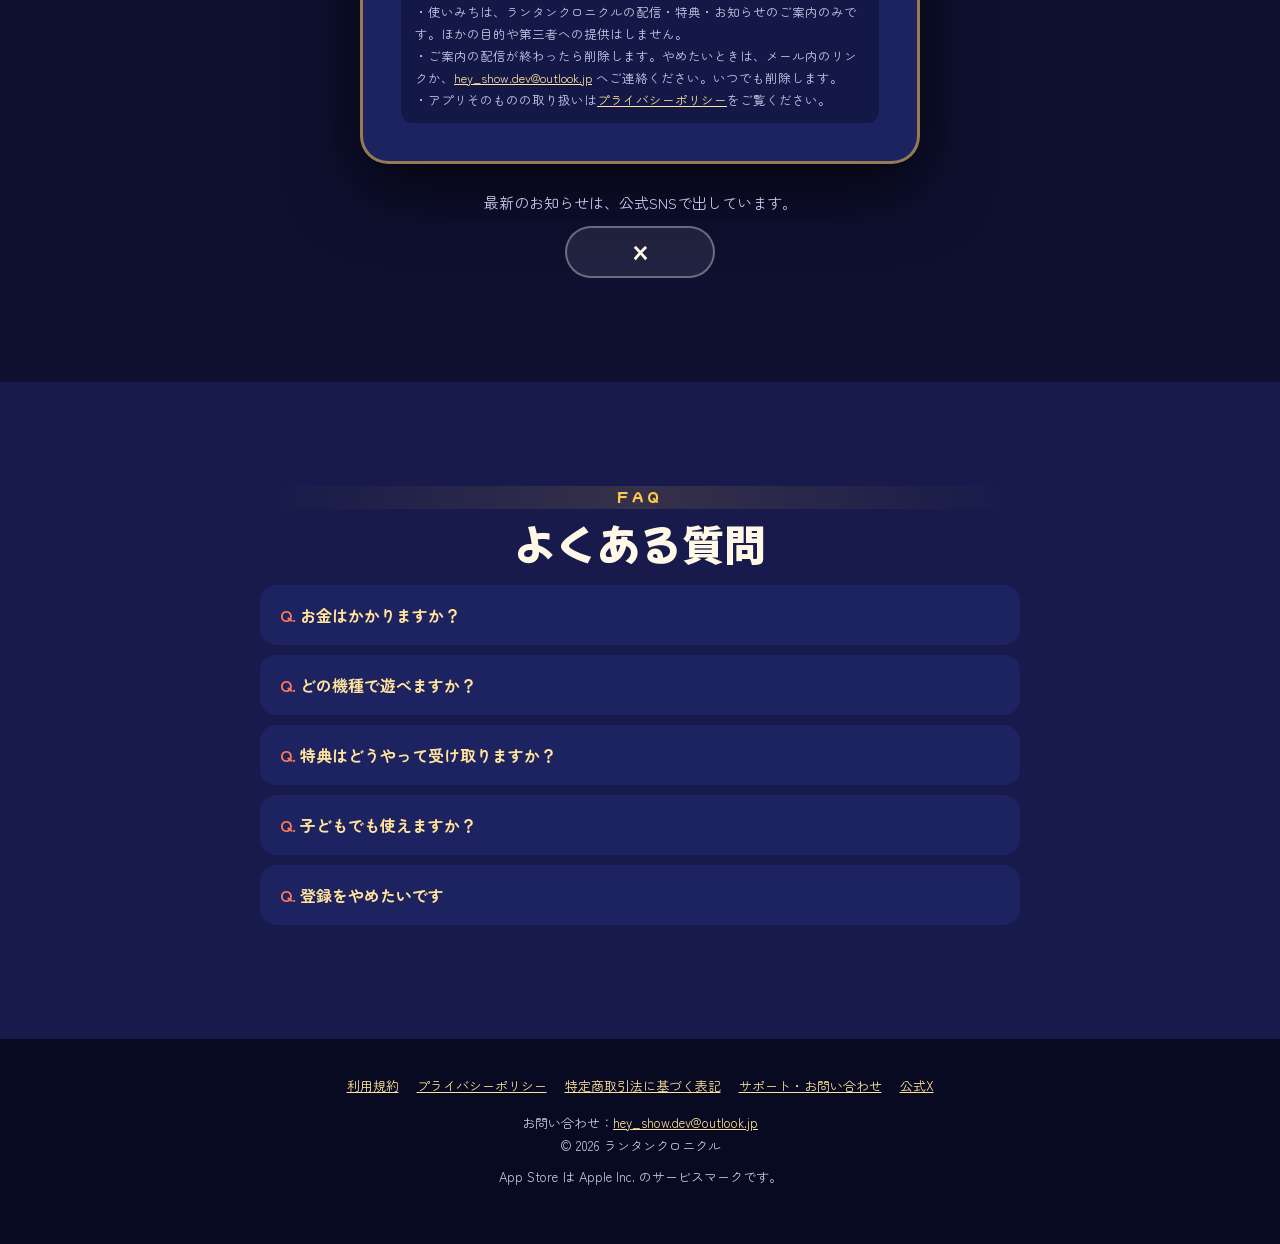
==== commit 34a60e32: "公式X（@lanchro_info）のリンクを出す。正式な URL は lanternchronicle.com（canonical・og:url）" ====
--- a/index.html
+++ b/index.html
@@ -4,6 +4,7 @@
 <meta charset="utf-8"><meta name="viewport" content="width=device-width,initial-scale=1"><link rel="icon" type="image/png" href="img/favicon.png"><link rel="apple-touch-icon" href="img/apple-touch-icon.png"><link rel="preconnect" href="https://fonts.googleapis.com"><link rel="preconnect" href="https://fonts.gstatic.com" crossorigin><link href="https://fonts.googleapis.com/css2?family=Mochiy+Pop+One&family=Zen+Maru+Gothic:wght@400;700&display=swap" rel="stylesheet"><link rel="stylesheet" href="style.css">
 <title>ランタンクロニクル 事前登録受付中｜英単語RPG</title>
 <meta name="description" content="覚えた英単語が、きみの力になる。英単語を選んで仲間が戦う英単語RPG「ランタンクロニクル」。2026年11月配信予定。事前登録で、みんなに特典プレゼント。">
+<link rel="canonical" href="https://lanternchronicle.com/"><meta property="og:url" content="https://lanternchronicle.com/">
 <meta property="og:type" content="website"><meta property="og:title" content="ランタンクロニクル 事前登録受付中">
 <meta property="og:description" content="覚えた英単語が、きみの力になる。英単語RPG。事前登録で全員に特典をプレゼント。">
 <meta property="og:image" content="https://hey-show123.github.io/lantern-chronicle/img/og.jpg"><meta property="og:image:width" content="1200"><meta property="og:image:height" content="630"><meta property="og:image:alt" content="ランタンクロニクルのキービジュアル。ランタンをかかげる主人公と仲間たち">
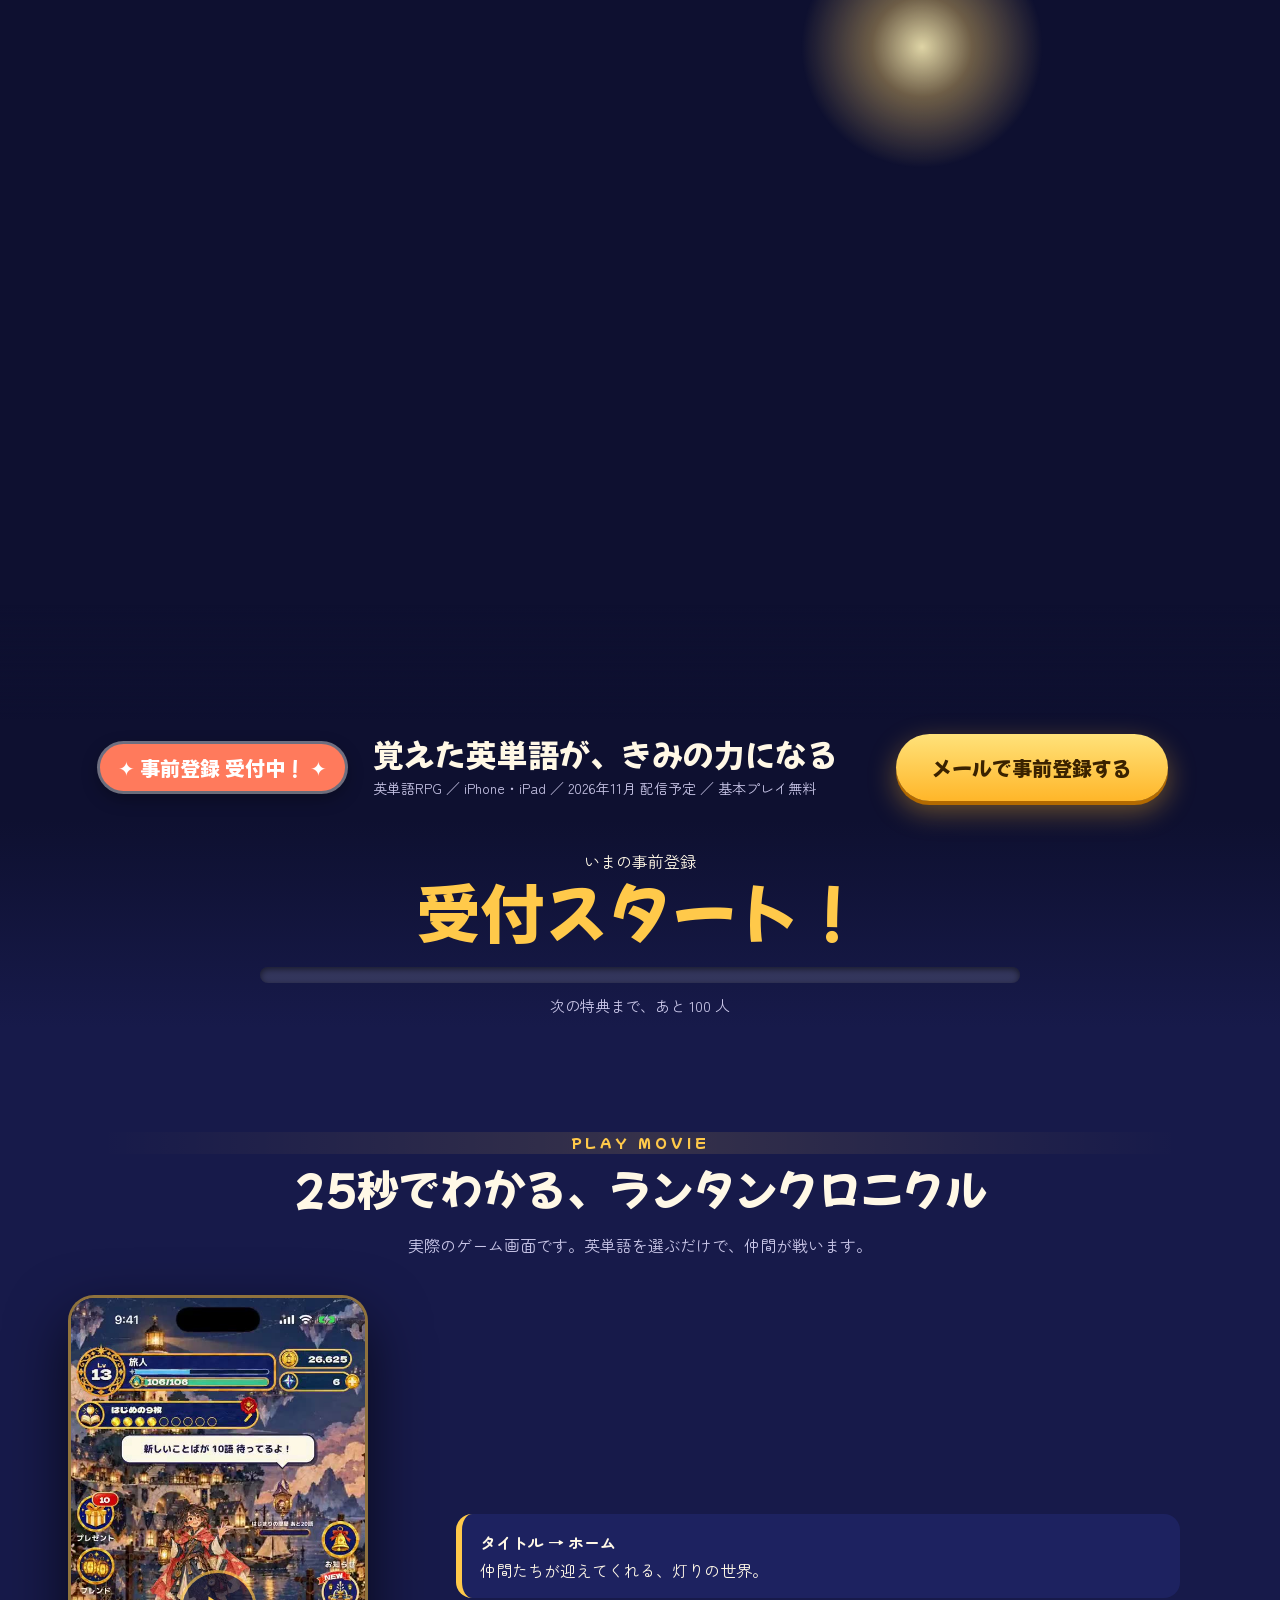
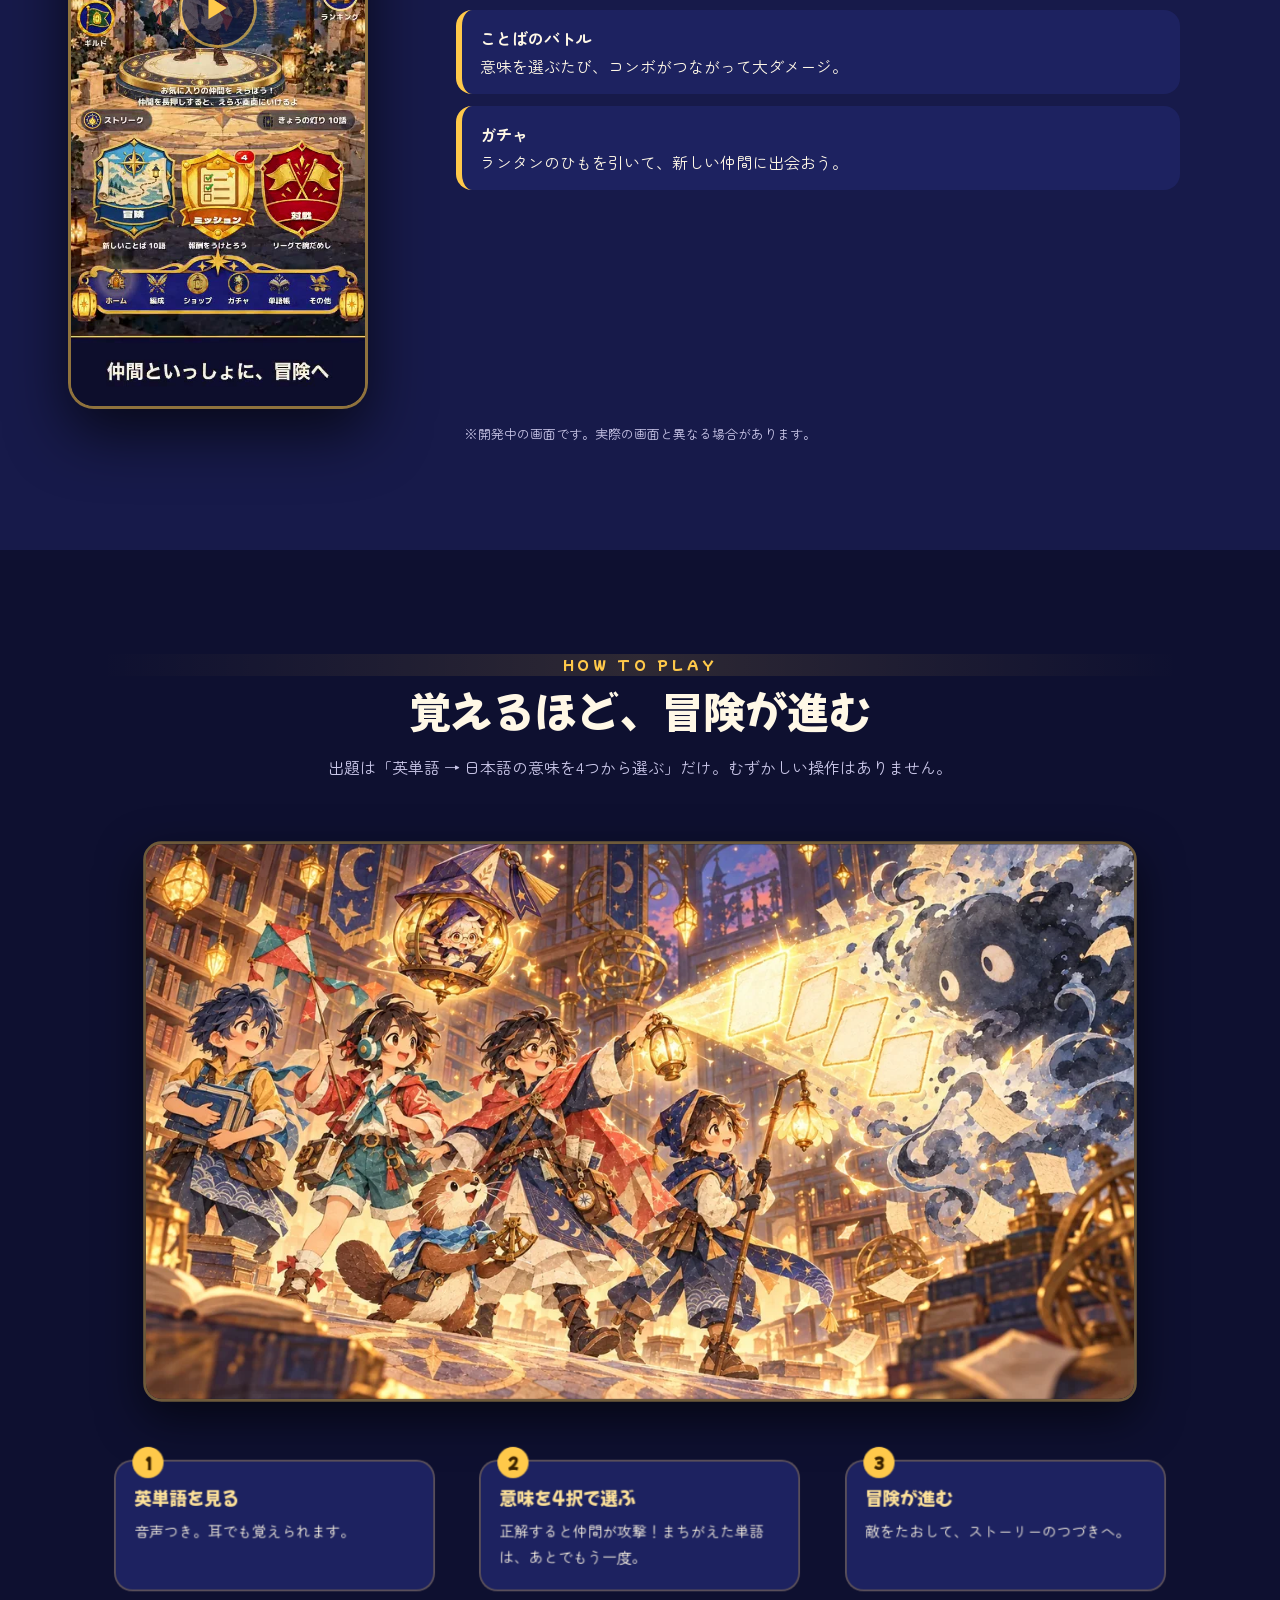
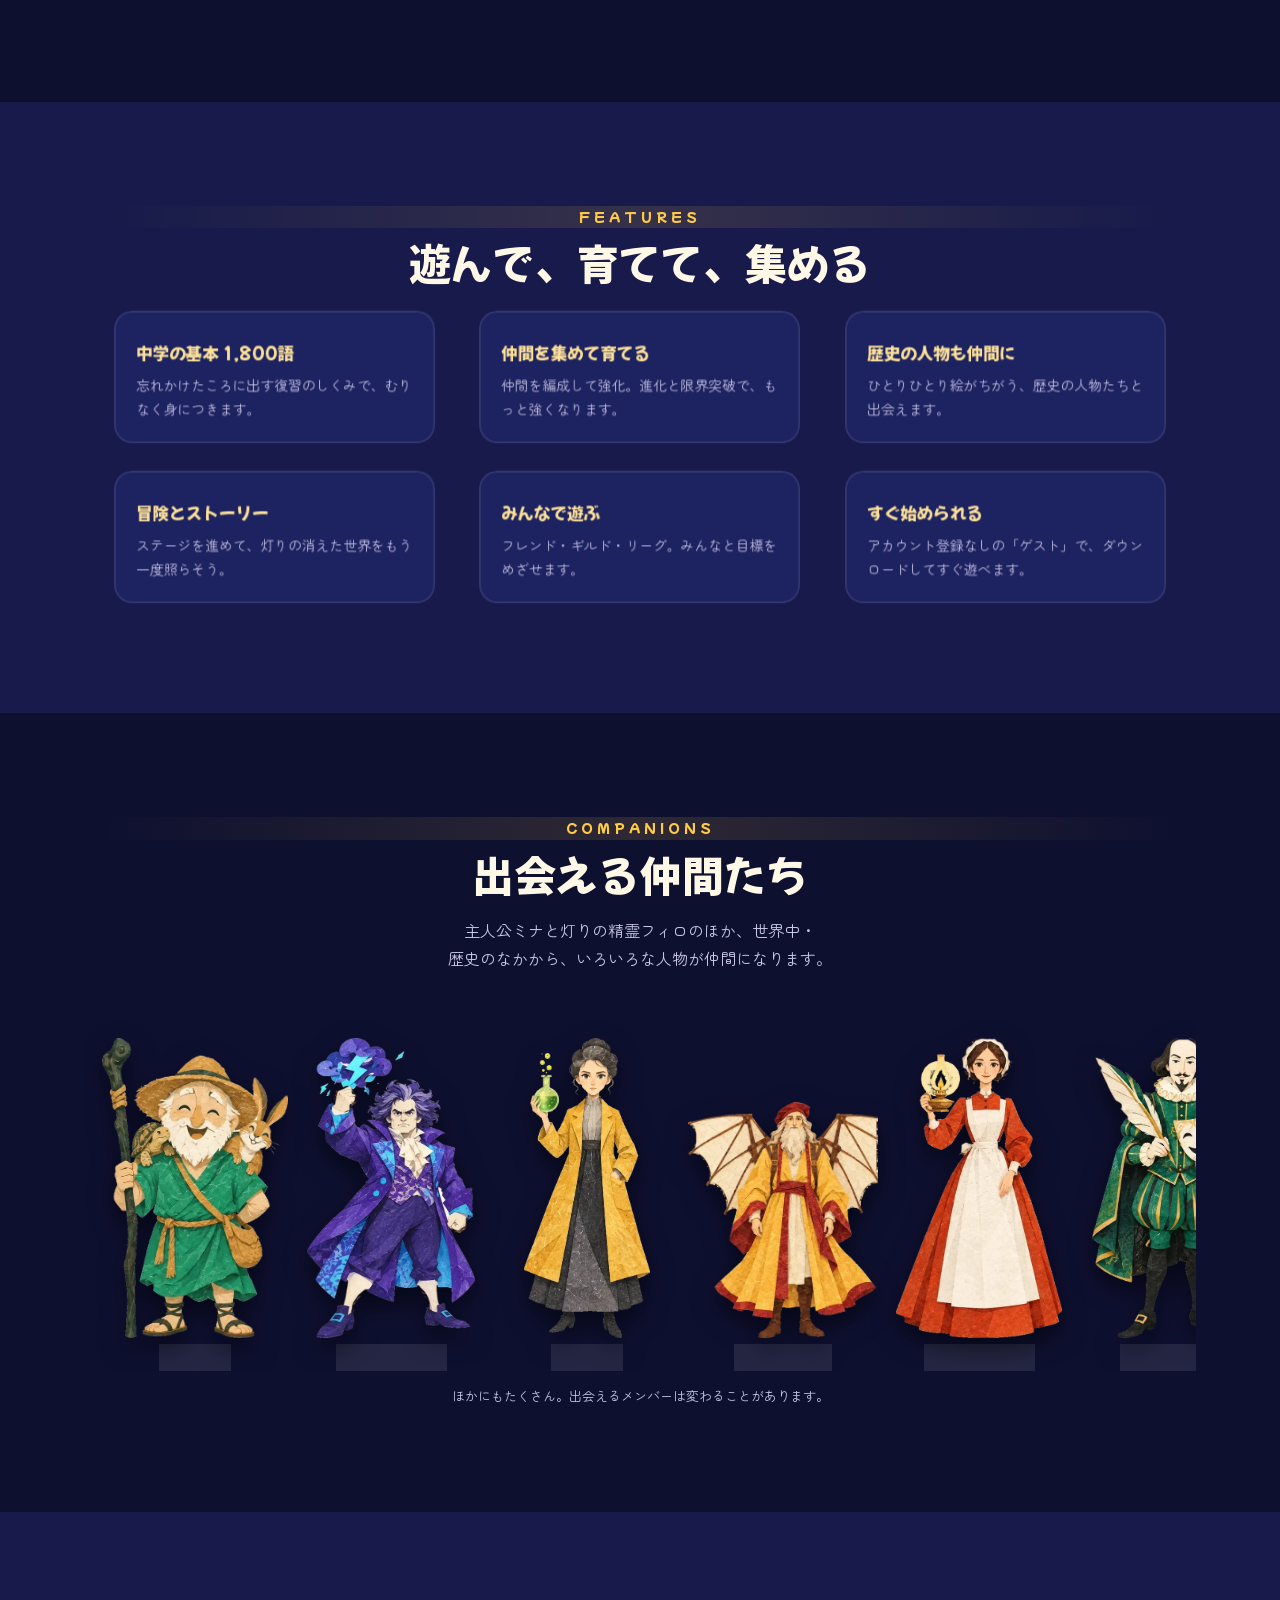
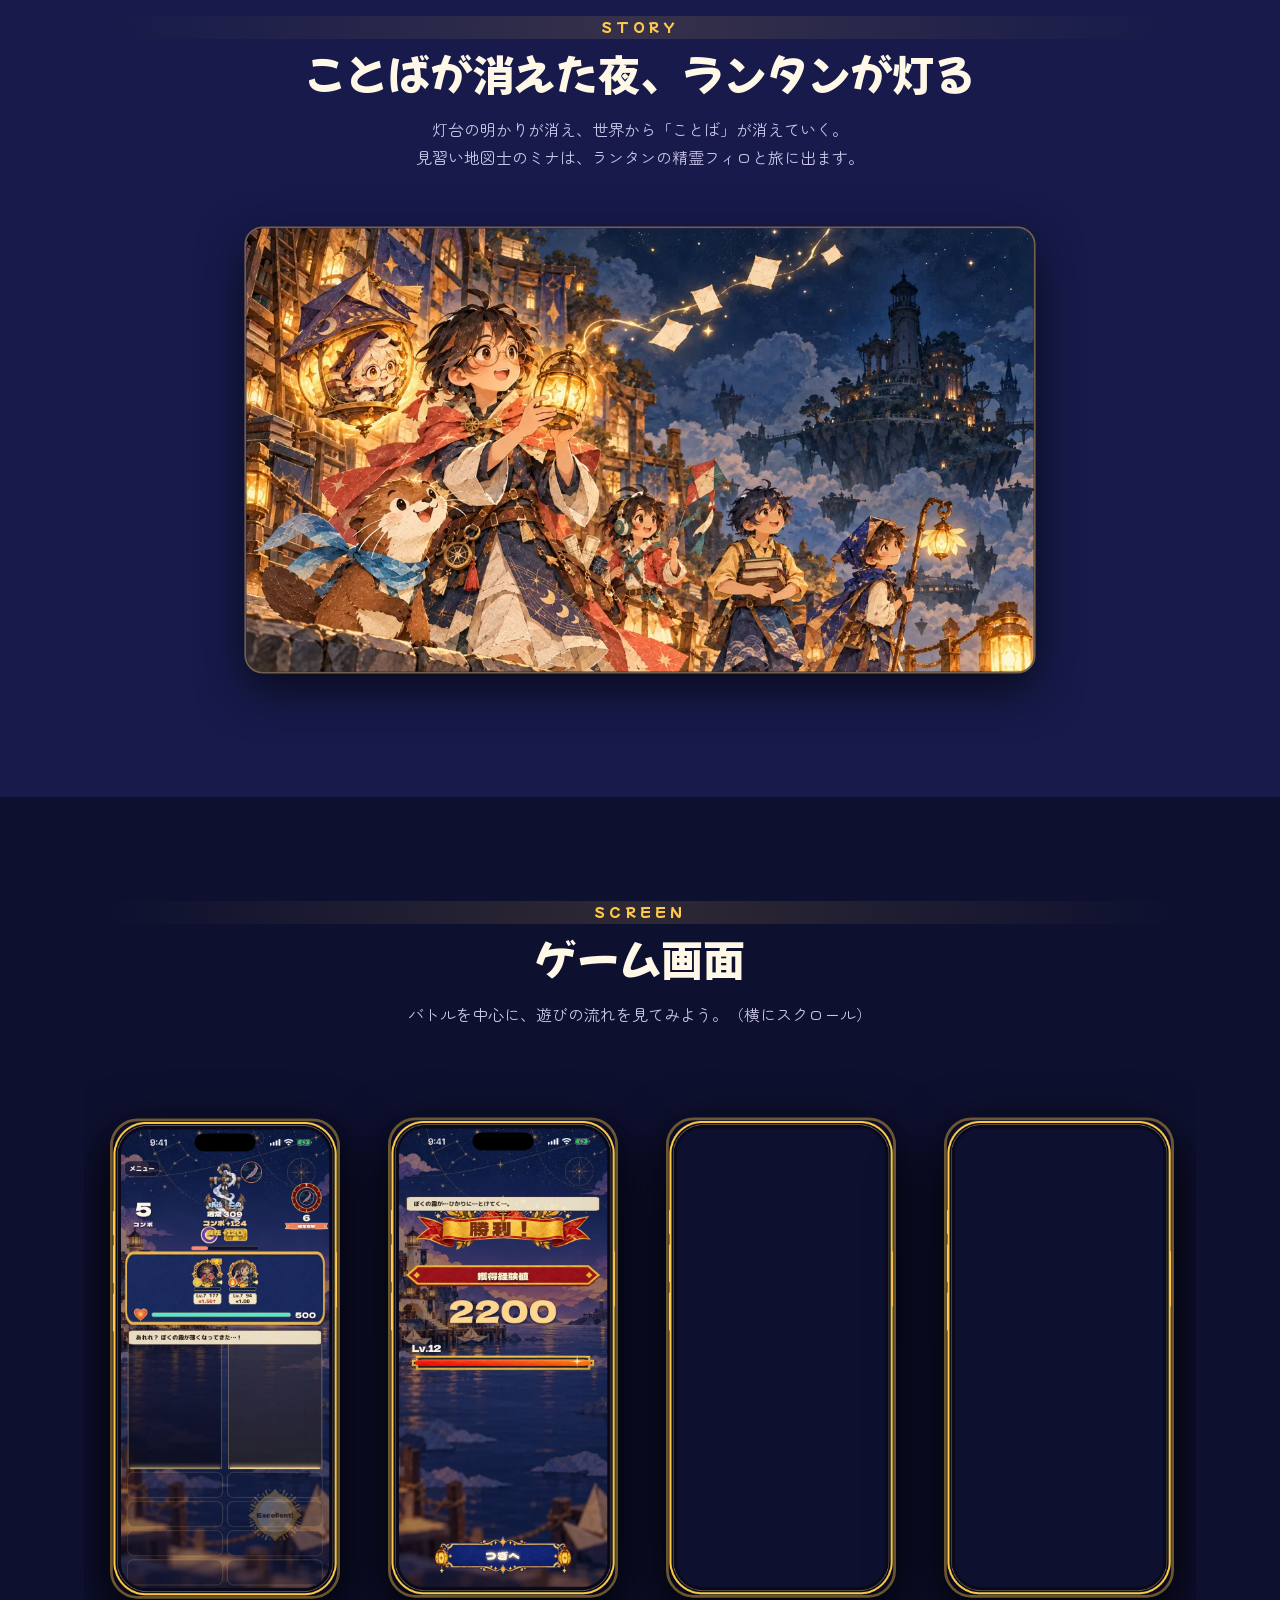
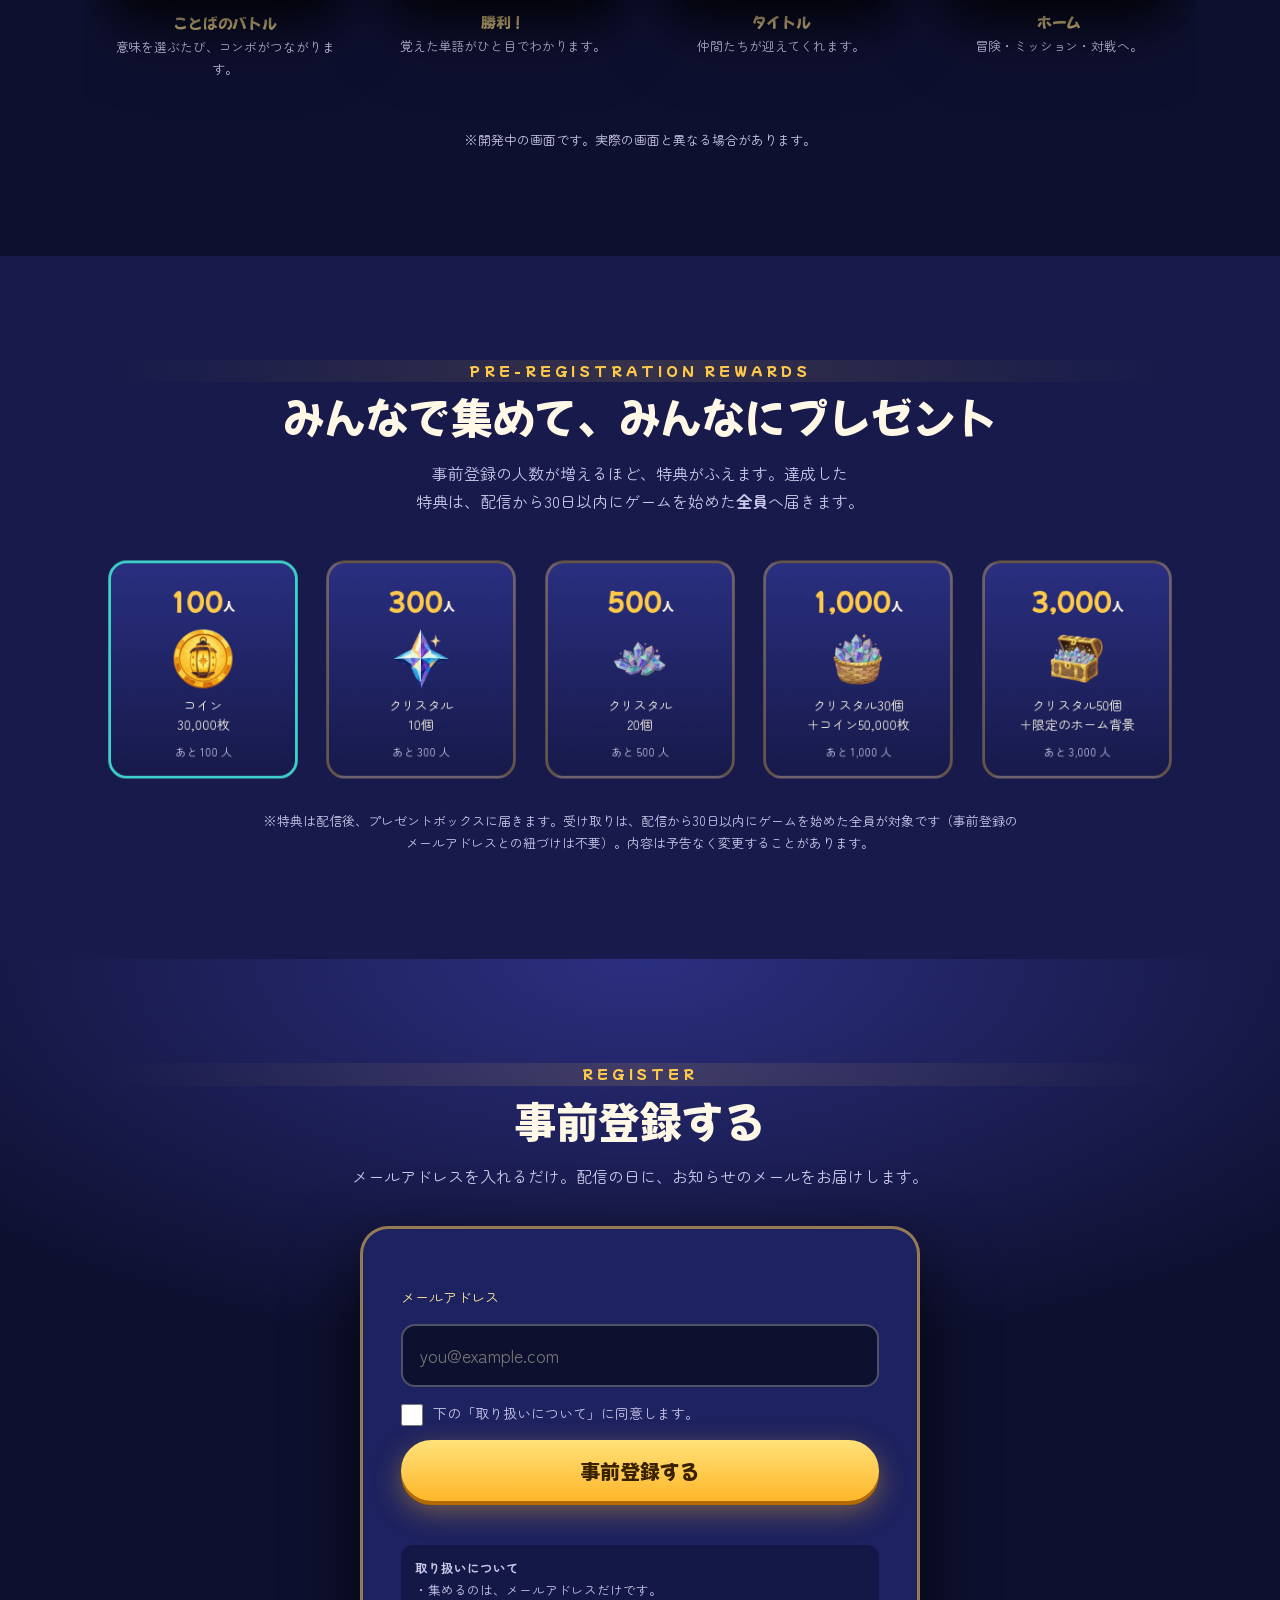
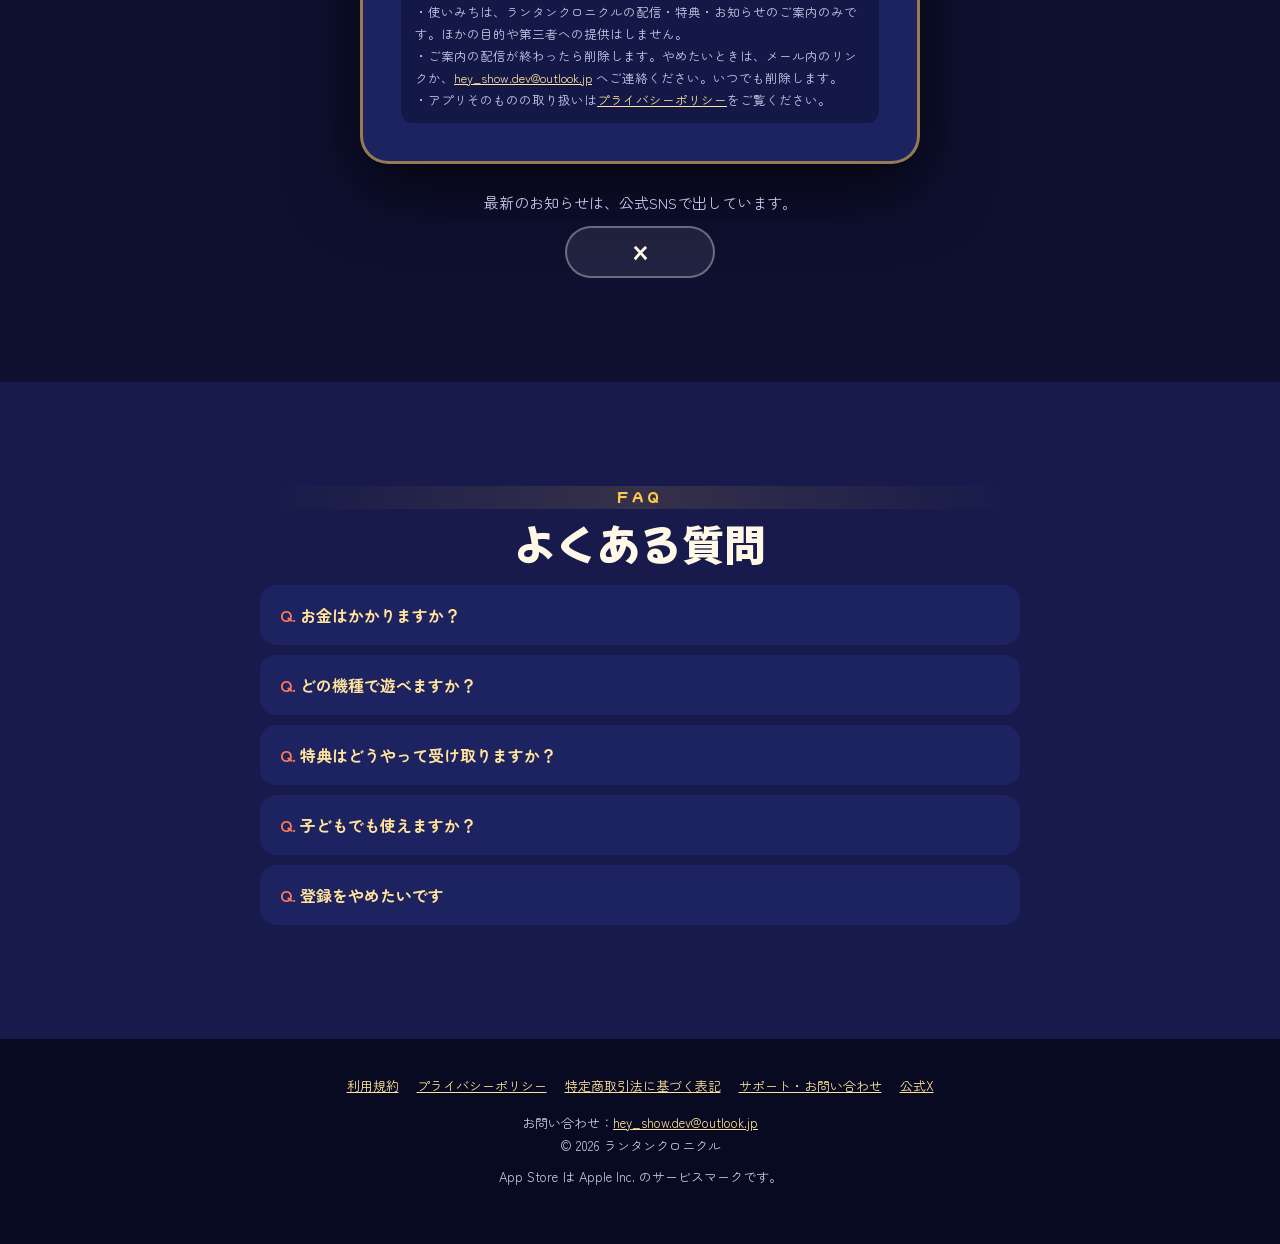
==== commit 072e8c95: "事前登録の特典の段を 100/300/500/1,000/3,000 人に。限定の称号を限定のホーム背景に。対象は配信から30日以内にゲームを始めた全員" ====
--- a/index.html
+++ b/index.html
@@ -108,15 +108,15 @@
 
 <section class="alt" id="rewards"><canvas class="fx2" data-fx="calm" aria-hidden="true"></canvas><div class="wrap">
  <span class="eyebrow">PRE-REGISTRATION REWARDS</span><h2>みんなで集めて、みんなにプレゼント</h2>
- <p class="lead">事前登録の人数が増えるほど、特典がふえます。達成した特典は、配信後に<b>登録した全員</b>へ届きます。</p>
+ <p class="lead">事前登録の人数が増えるほど、特典がふえます。達成した特典は、配信から30日以内にゲームを始めた<b>全員</b>へ届きます。</p>
  <div class="rewards" id="rewardList">
-  <div class="rw" data-n="1000"><div class="p">1,000<small>人</small></div><img src="img/i-coin.webp" alt=""><div class="t">コイン<br>30,000枚</div><div class="st"></div></div>
-  <div class="rw" data-n="3000"><div class="p">3,000<small>人</small></div><img src="img/i-crystal.webp" alt=""><div class="t">クリスタル<br>10個</div><div class="st"></div></div>
-  <div class="rw" data-n="5000"><div class="p">5,000<small>人</small></div><img src="img/i-crystal2.webp" alt=""><div class="t">クリスタル<br>20個</div><div class="st"></div></div>
-  <div class="rw" data-n="10000"><div class="p">10,000<small>人</small></div><img src="img/i-crystal3.webp" alt=""><div class="t">クリスタル30個<br>＋コイン50,000枚</div><div class="st"></div></div>
-  <div class="rw" data-n="30000"><div class="p">30,000<small>人</small></div><img src="img/i-crystal4.webp" alt=""><div class="t">クリスタル50個<br>＋限定の称号</div><div class="st"></div></div>
+  <div class="rw" data-n="100"><div class="p">100<small>人</small></div><img src="img/i-coin.webp" alt=""><div class="t">コイン<br>30,000枚</div><div class="st"></div></div>
+  <div class="rw" data-n="300"><div class="p">300<small>人</small></div><img src="img/i-crystal.webp" alt=""><div class="t">クリスタル<br>10個</div><div class="st"></div></div>
+  <div class="rw" data-n="500"><div class="p">500<small>人</small></div><img src="img/i-crystal2.webp" alt=""><div class="t">クリスタル<br>20個</div><div class="st"></div></div>
+  <div class="rw" data-n="1000"><div class="p">1,000<small>人</small></div><img src="img/i-crystal3.webp" alt=""><div class="t">クリスタル30個<br>＋コイン50,000枚</div><div class="st"></div></div>
+  <div class="rw" data-n="3000"><div class="p">3,000<small>人</small></div><img src="img/i-crystal4.webp" alt=""><div class="t">クリスタル50個<br>＋限定のホーム背景</div><div class="st"></div></div>
  </div>
- <p class="fine">※特典は配信後、プレゼントボックスに届きます。受け取りはゲームを始めた全員が対象です（事前登録のメールアドレスとの紐づけは不要）。内容は予告なく変更することがあります。</p>
+ <p class="fine">※特典は配信後、プレゼントボックスに届きます。受け取りは、配信から30日以内にゲームを始めた全員が対象です（事前登録のメールアドレスとの紐づけは不要）。内容は予告なく変更することがあります。</p>
 </div></section>
 
 <section class="reg" id="register"><canvas class="fx2" data-fx="calm" aria-hidden="true"></canvas><div class="wrap">
@@ -148,7 +148,7 @@
  <span class="eyebrow">FAQ</span><h2>よくある質問</h2>
  <details><summary>お金はかかりますか？</summary><p>事前登録は無料です。ゲームも基本プレイ無料で、アプリ内課金があります。</p></details>
  <details><summary>どの機種で遊べますか？</summary><p>まずは iPhone・iPad（iOS）で配信予定です。</p></details>
- <details><summary>特典はどうやって受け取りますか？</summary><p>配信後、ゲームを始めると、プレゼントボックスに届きます。事前登録の人数で達成した特典が、全員に配られます。</p></details>
+ <details><summary>特典はどうやって受け取りますか？</summary><p>配信から30日以内にゲームを始めると、プレゼントボックスに届きます。事前登録の人数で達成した特典が、全員に配られます。</p></details>
  <details><summary>子どもでも使えますか？</summary><p>中学で習う英単語が中心です。保護者の方のメールアドレスでの登録をおすすめします。</p></details>
  <details><summary>登録をやめたいです</summary><p>届いたメールの配信停止リンクから、いつでもやめられます。<a href="mailto:hey_show.dev@outlook.jp">hey_show.dev@outlook.jp</a> へのご連絡でも削除します。</p></details>
 </div></section>
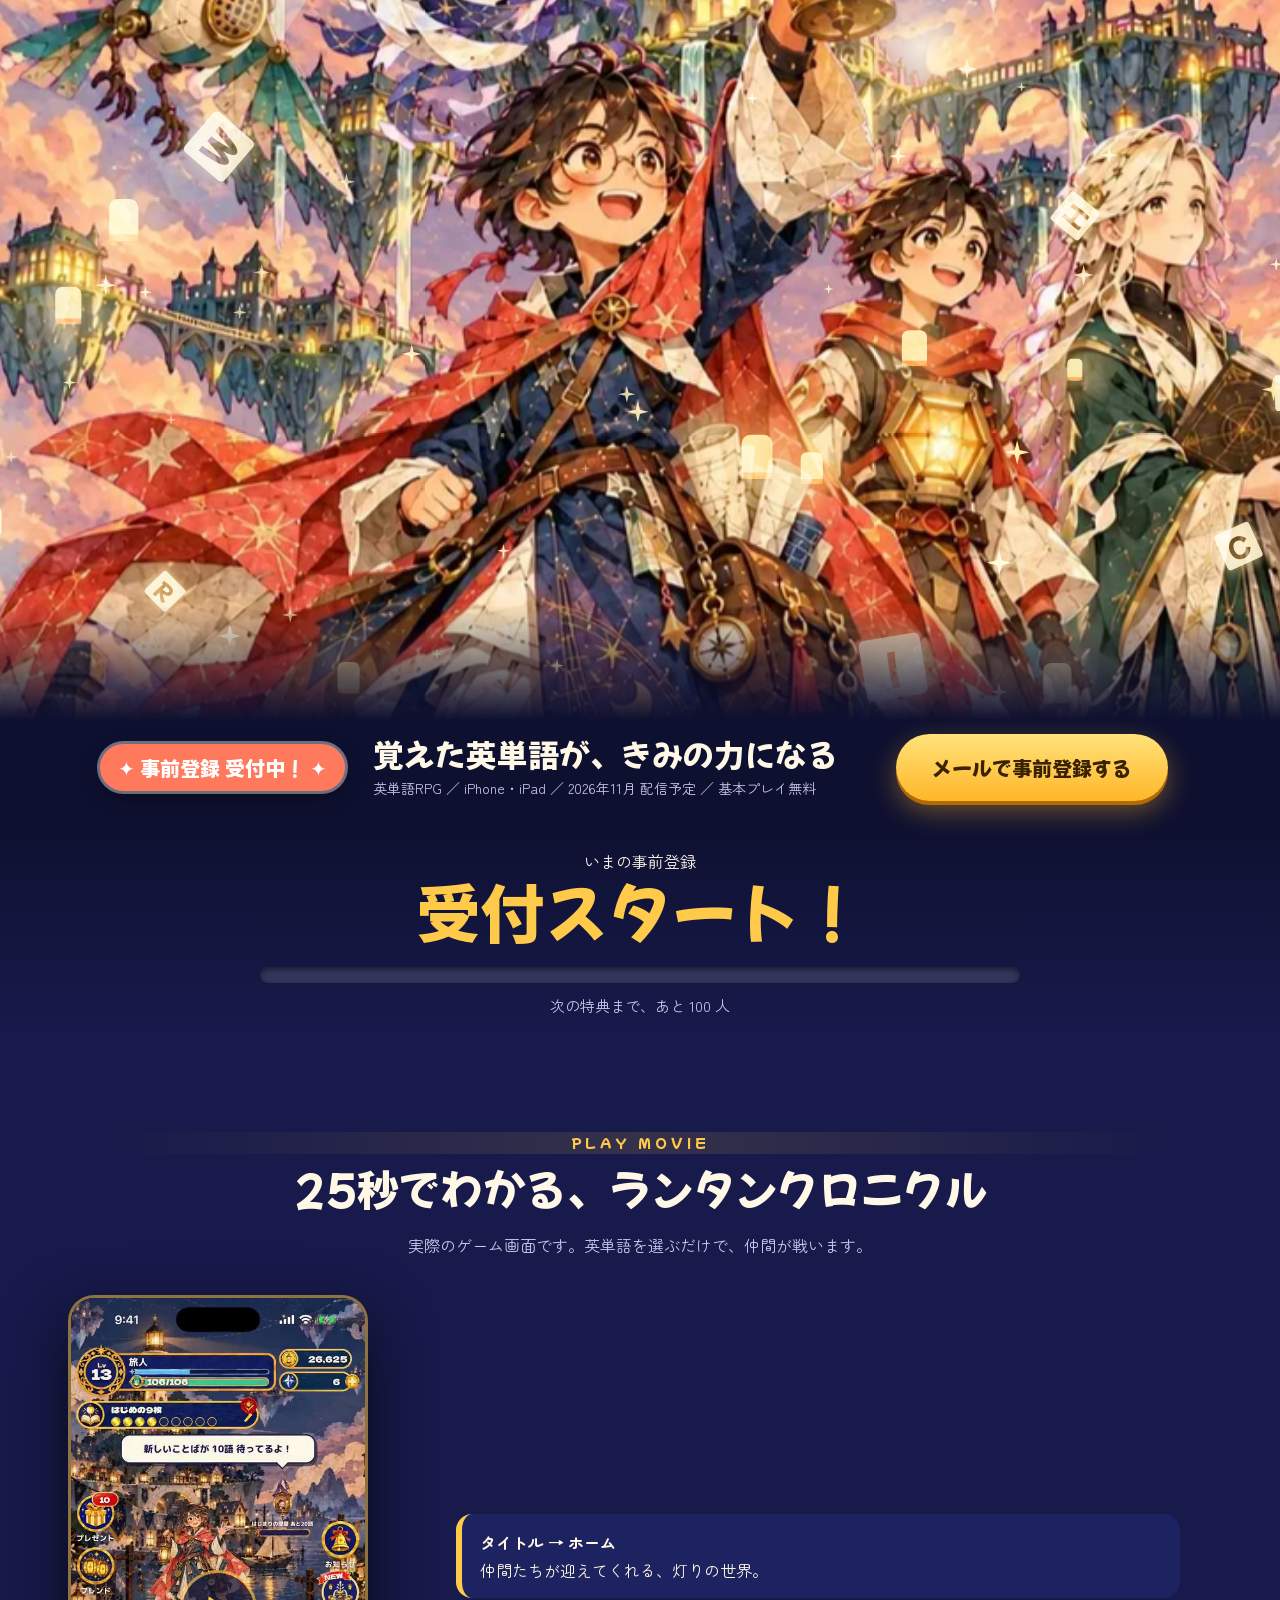
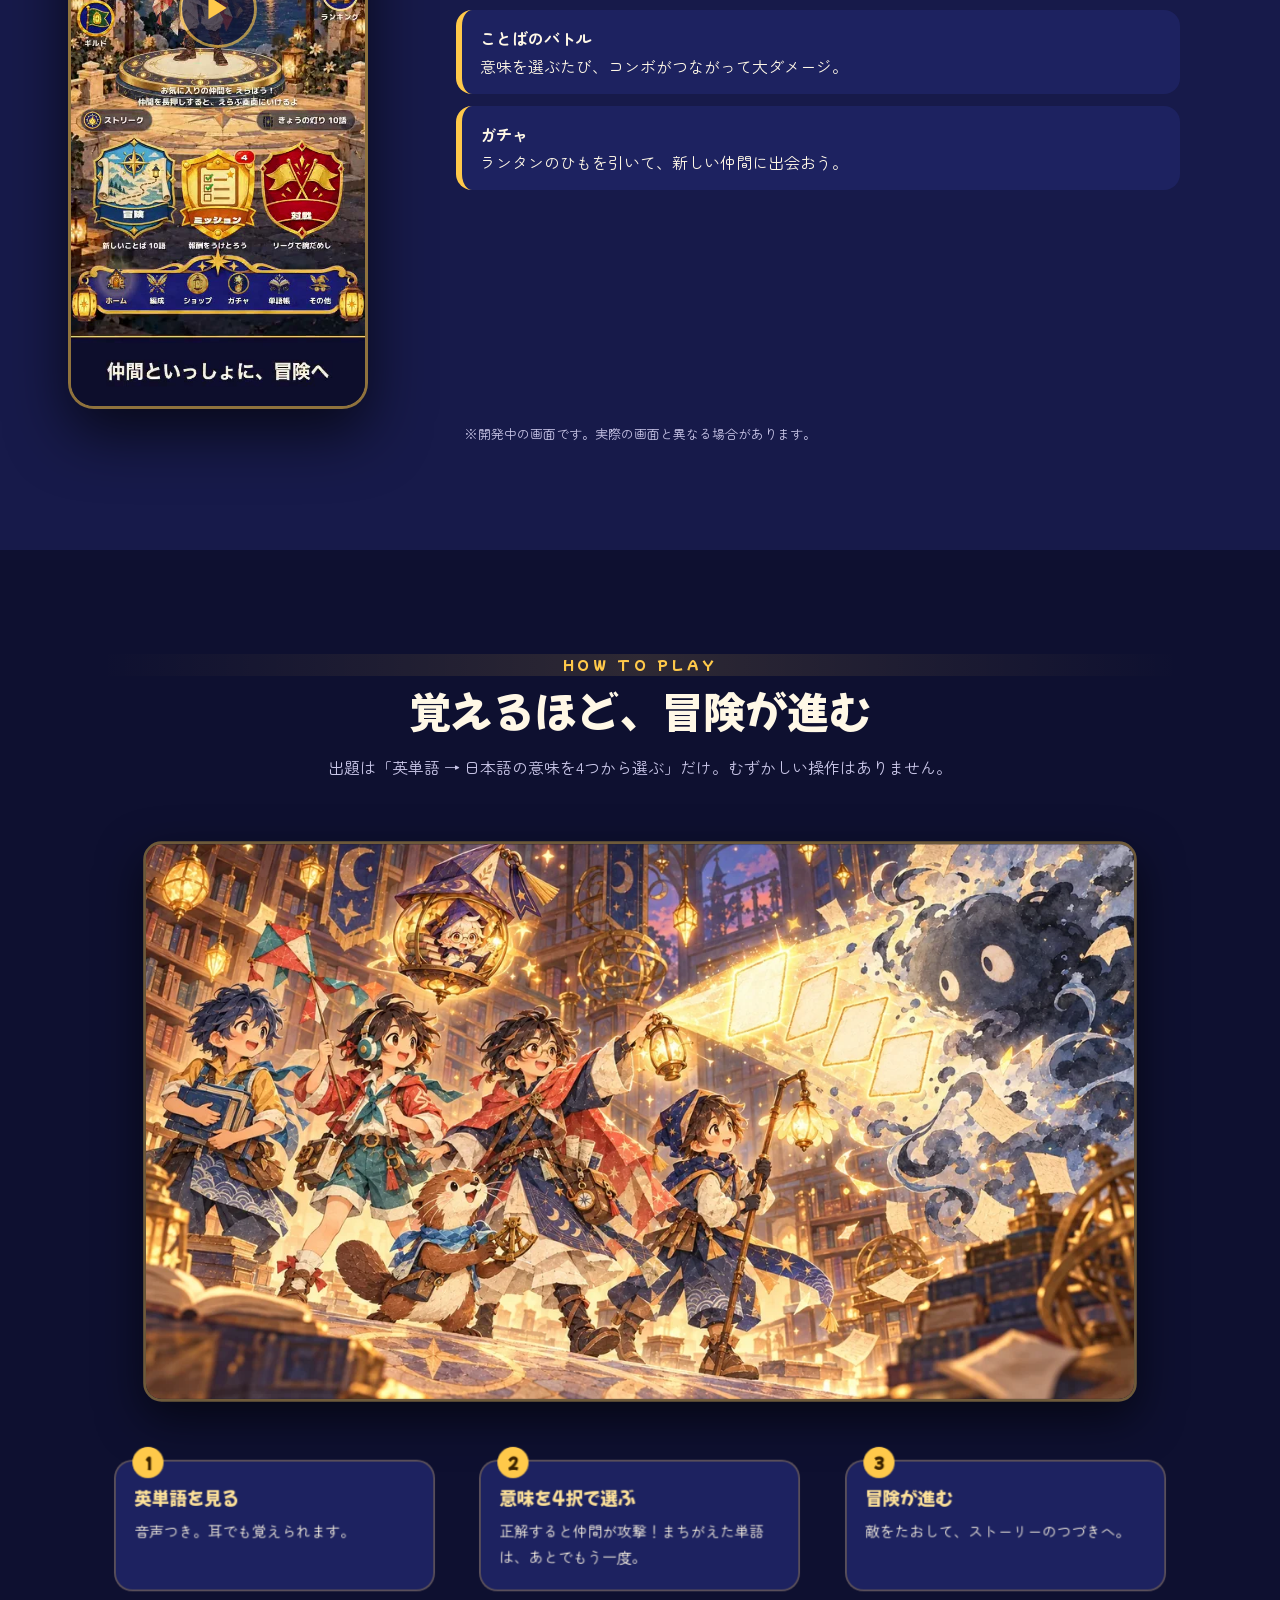
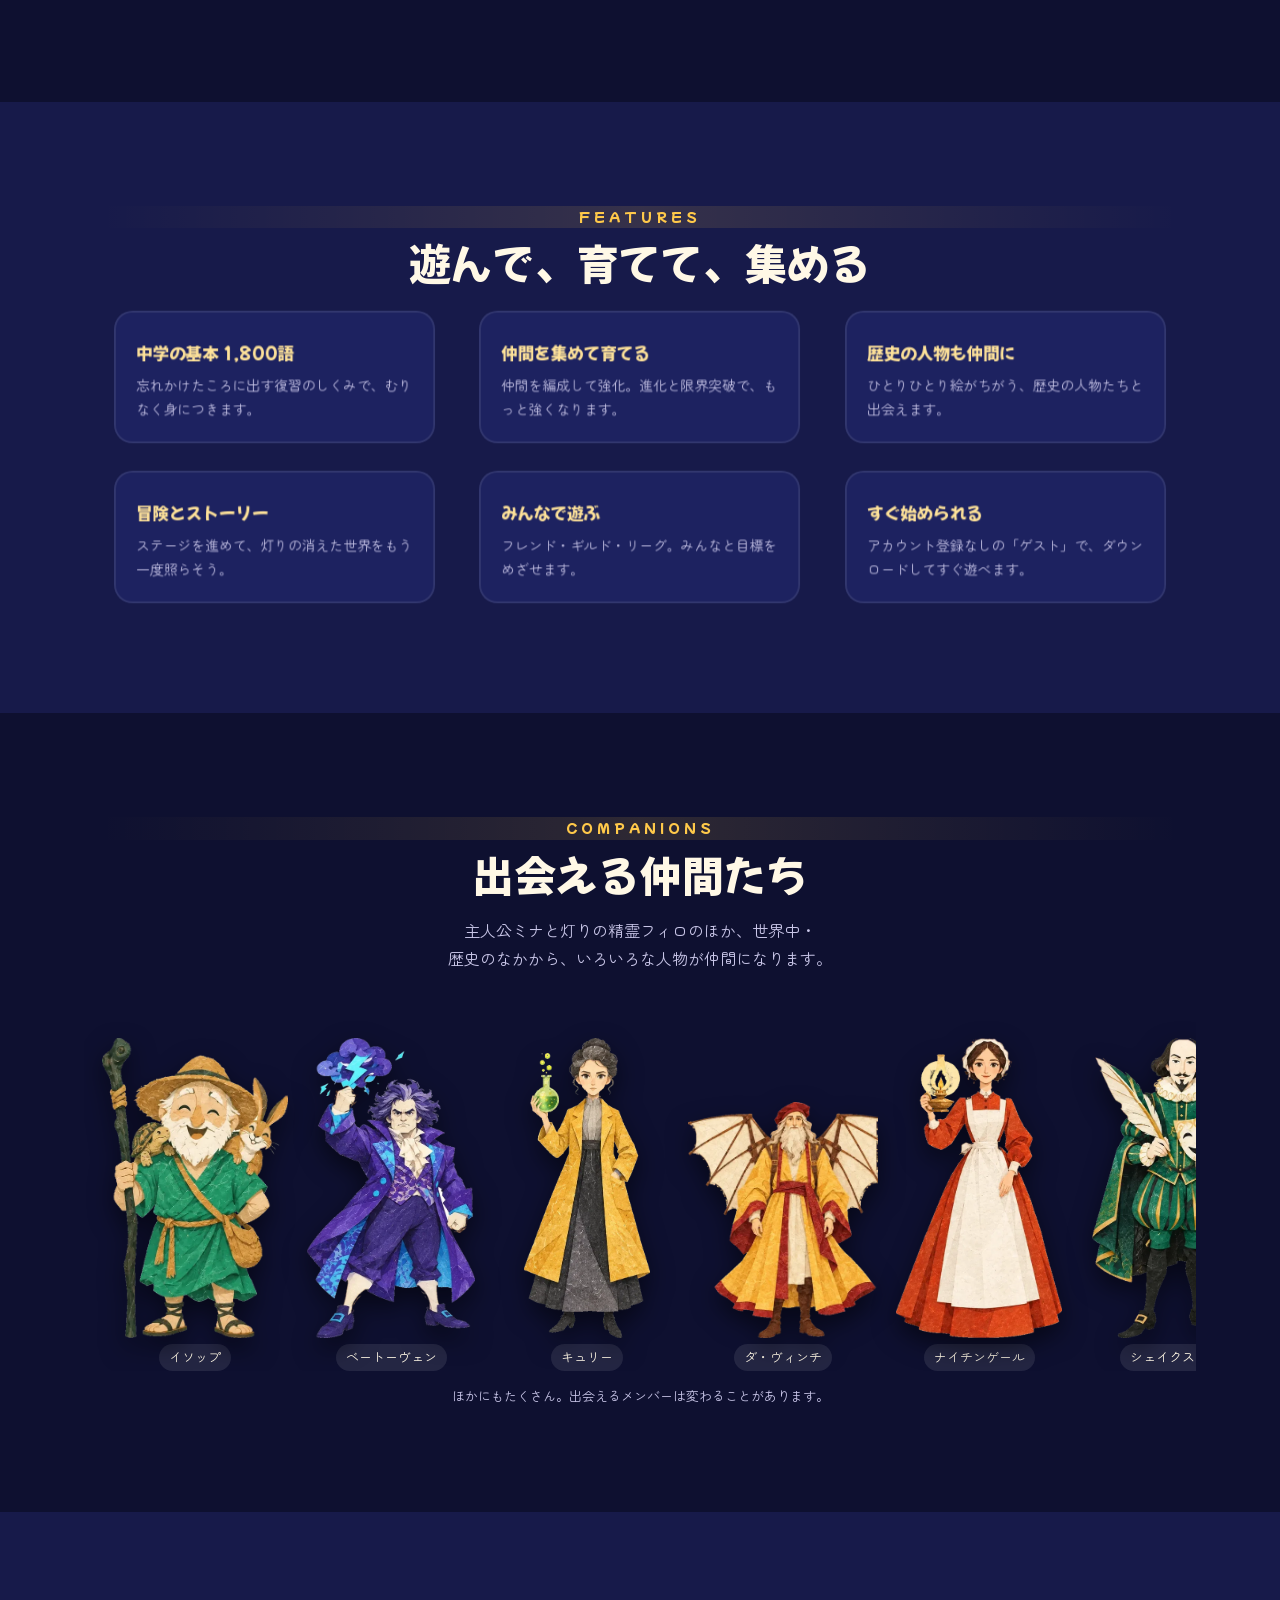
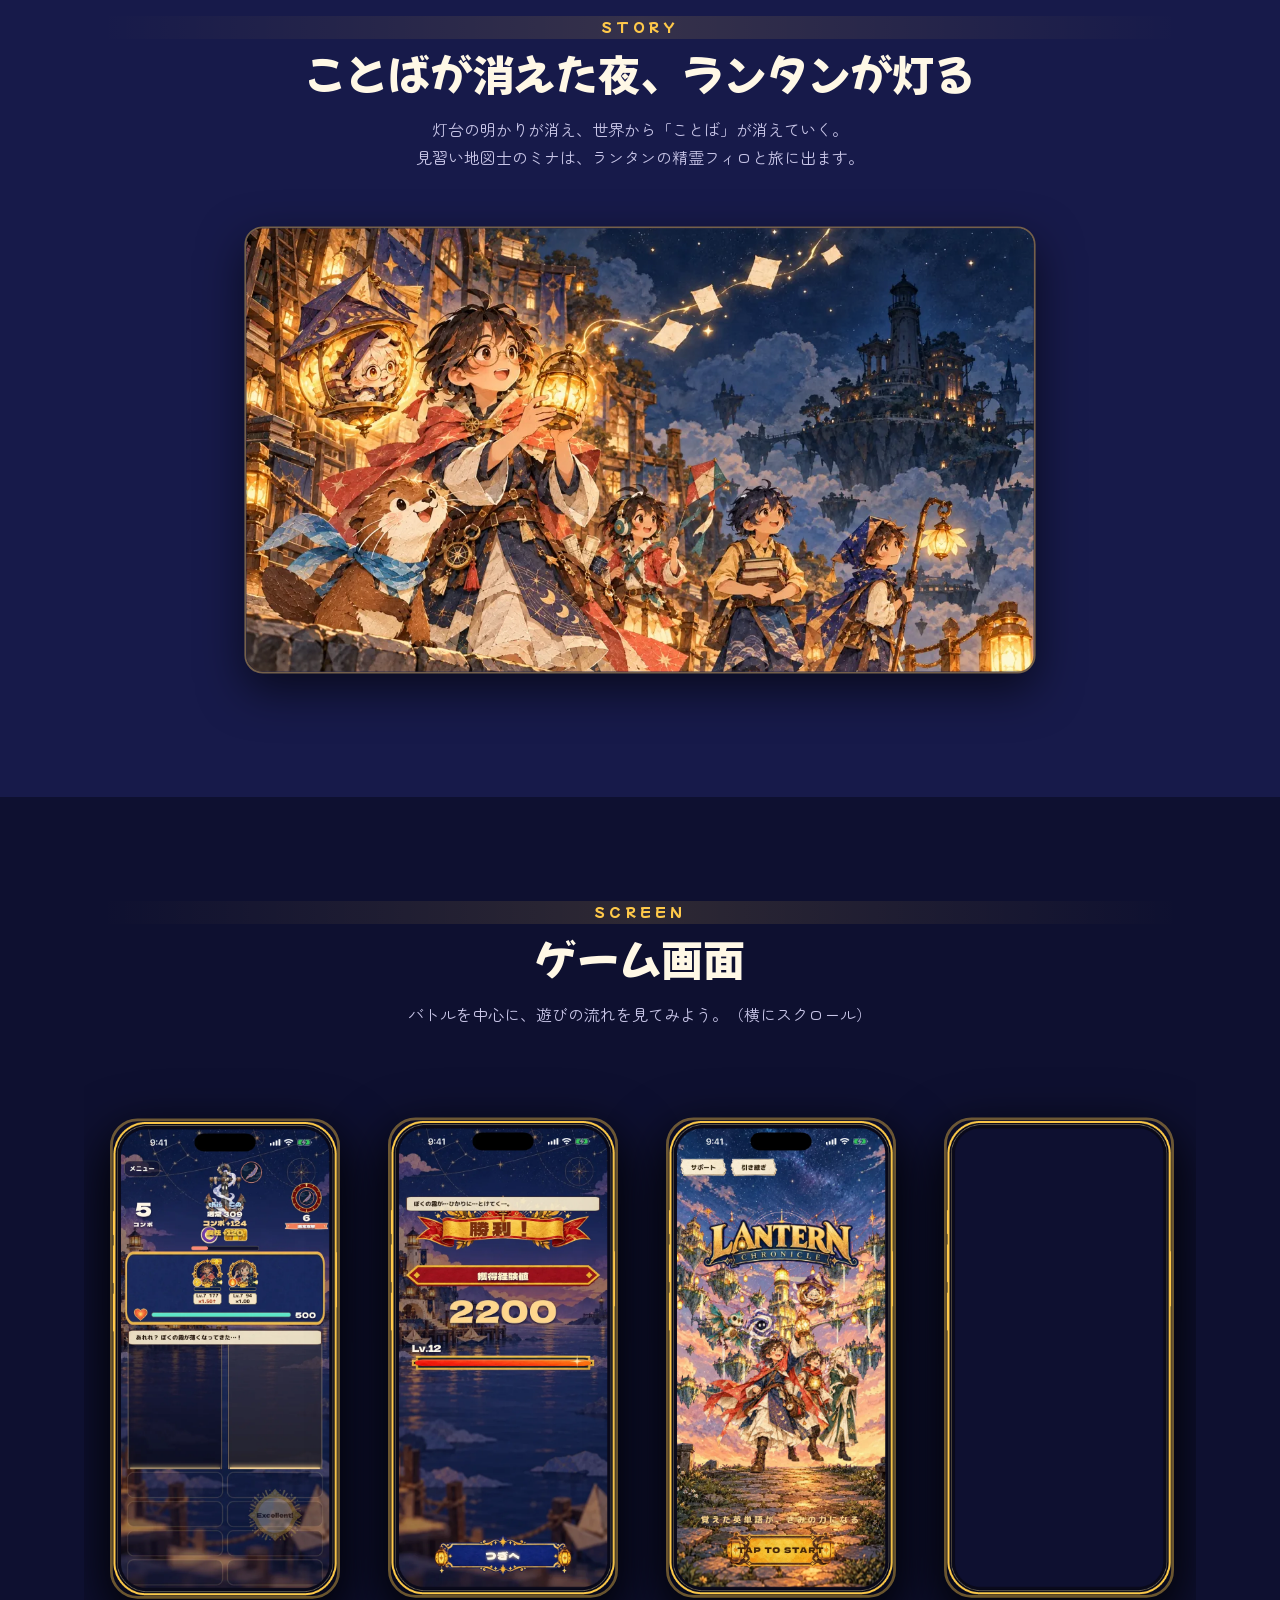
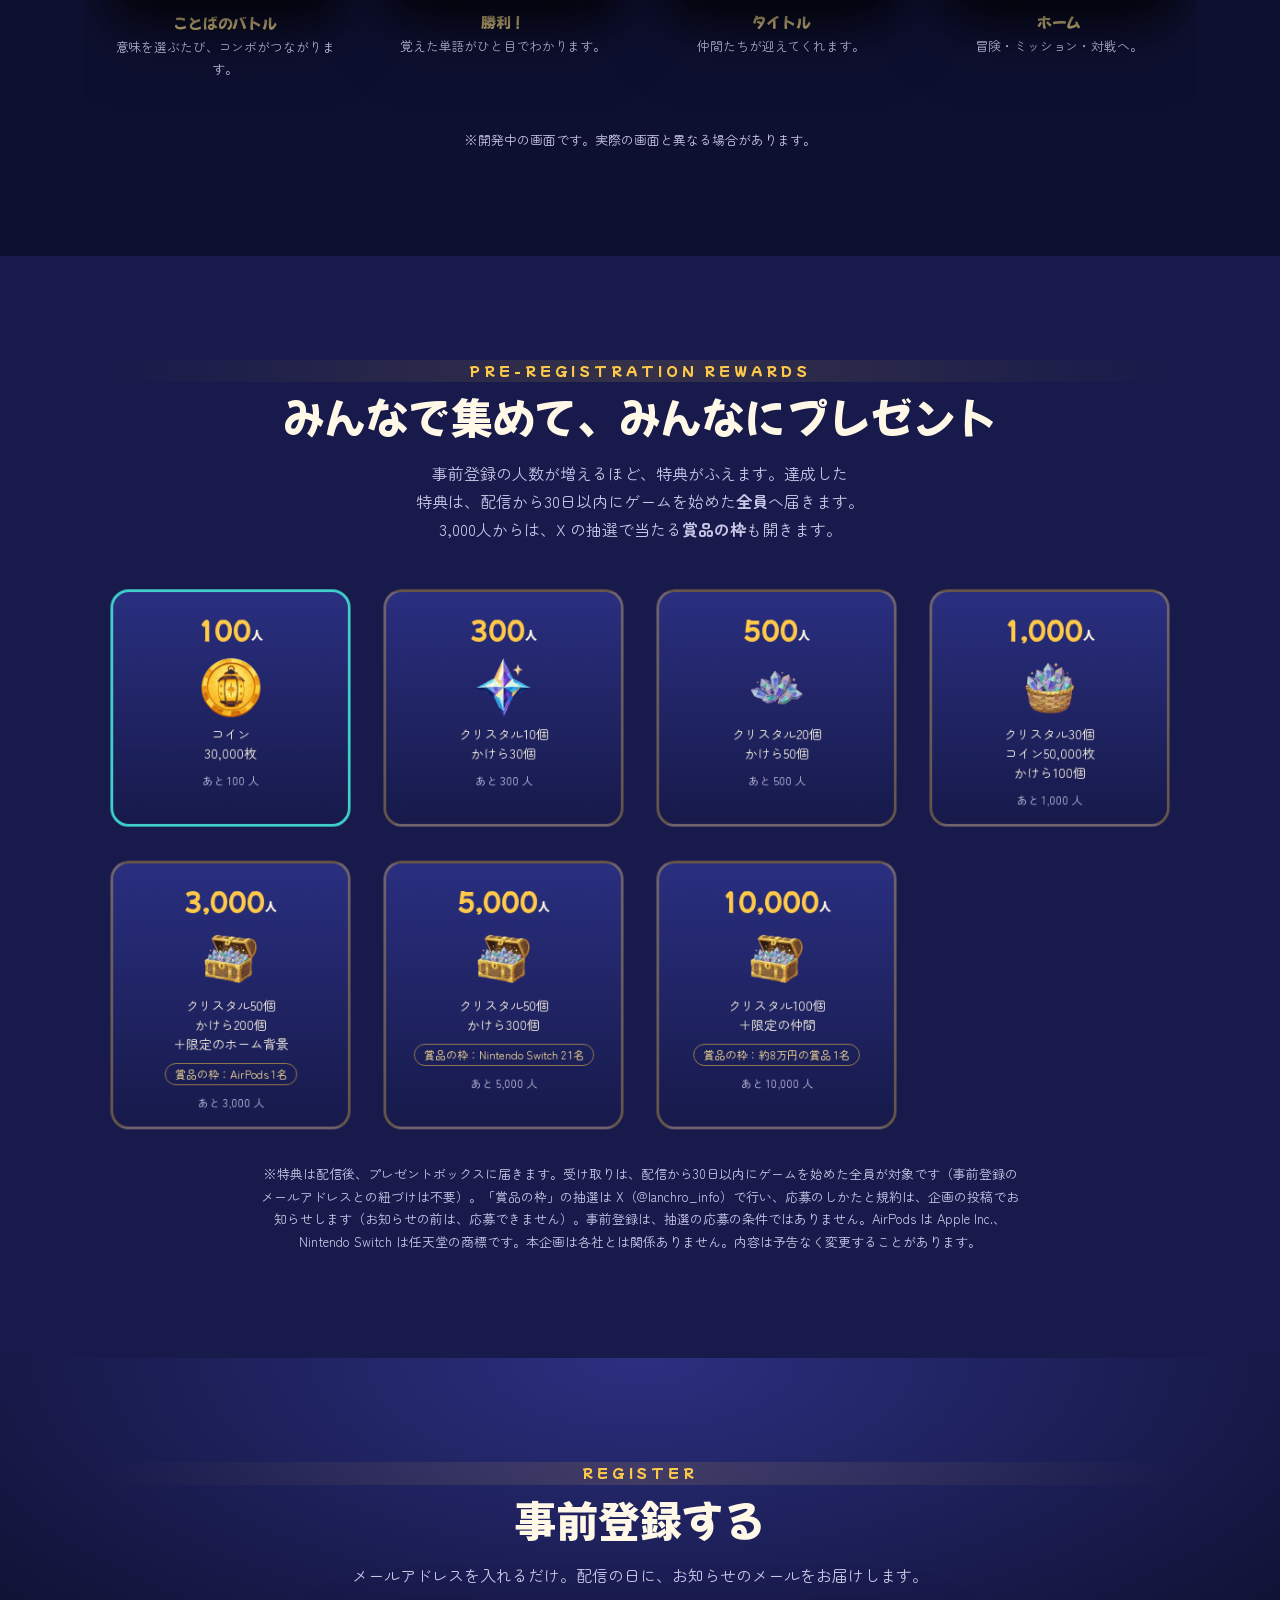
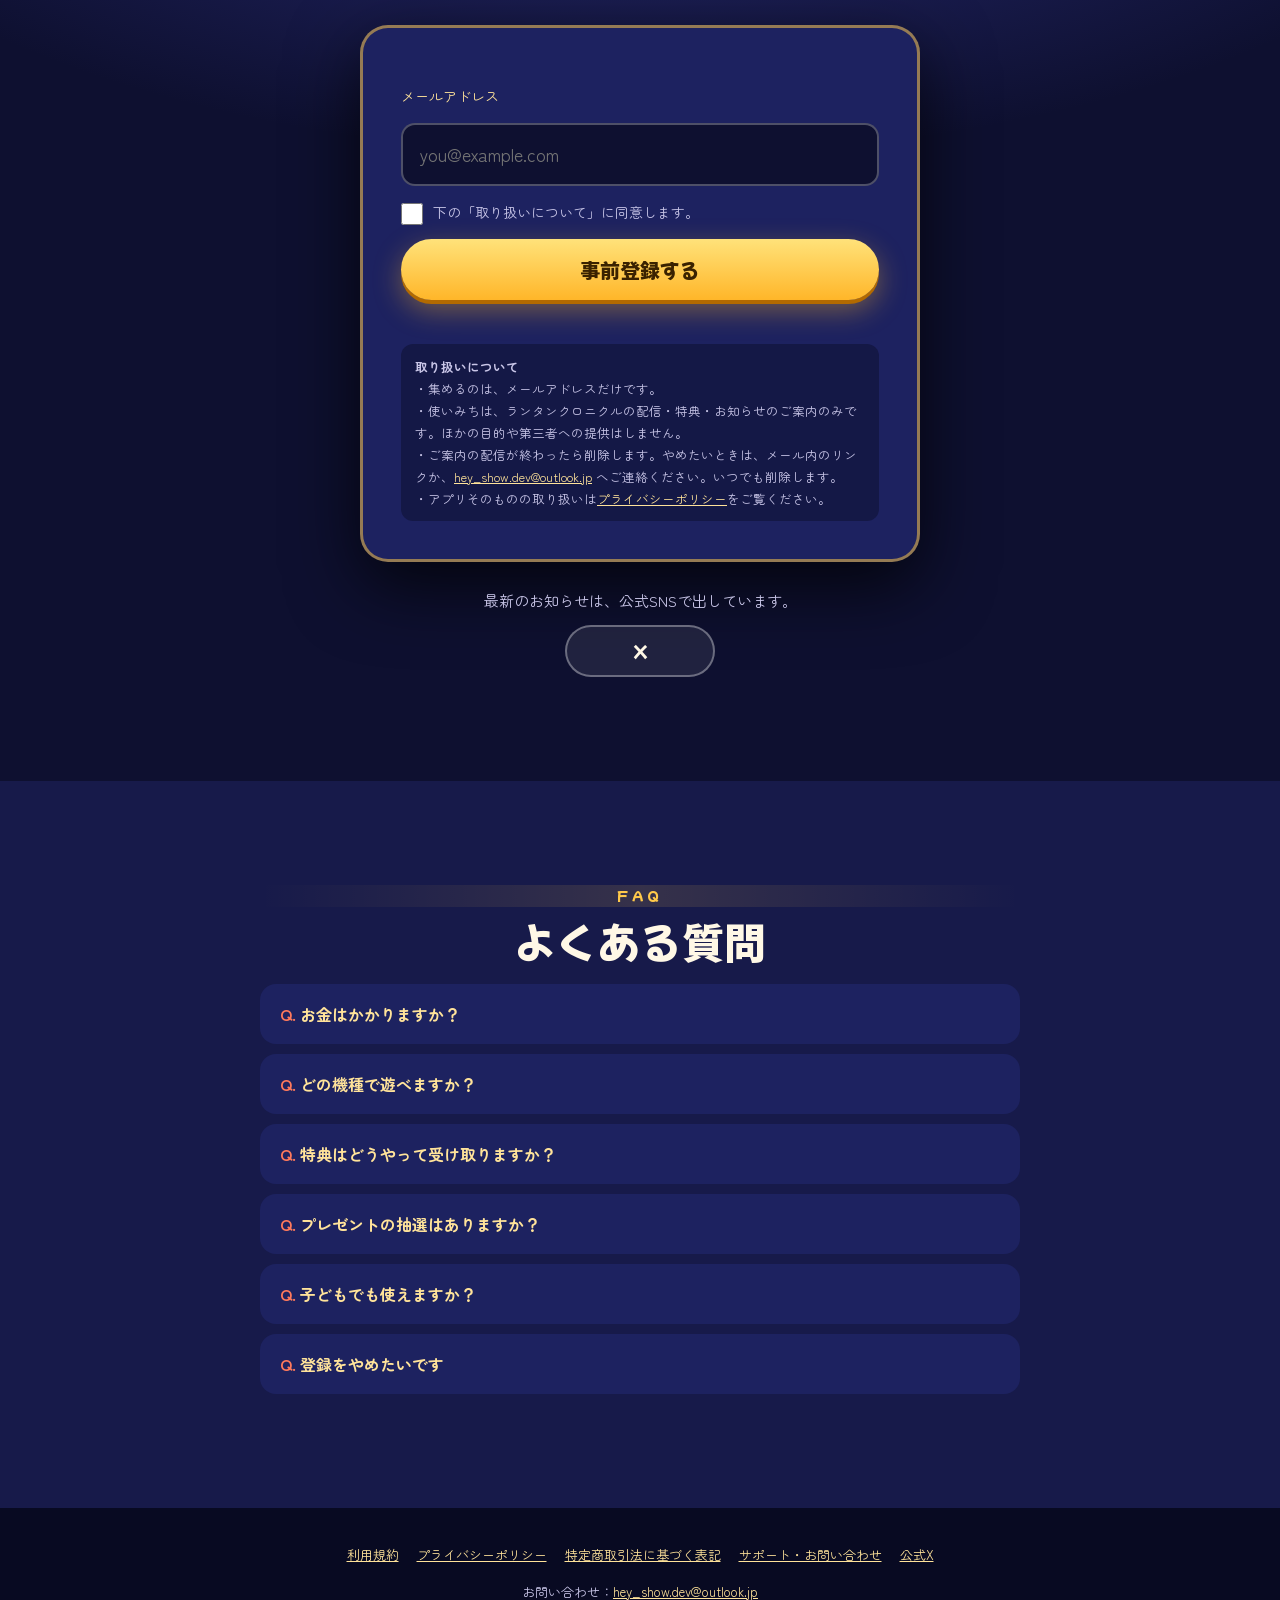
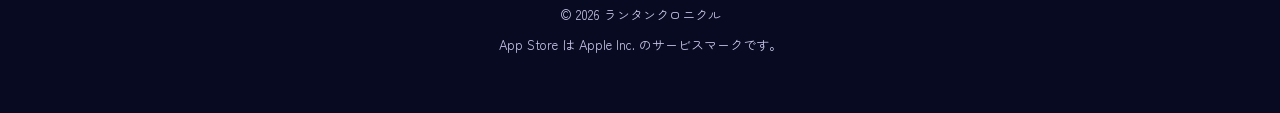
==== commit 5cfddc5e: "事前登録の解放ゲージを7段に（5,000・10,000人を追加）。かけら・限定の仲間を特典に、3,000人から X の賞品の枠（AirPods・Nintendo Switch 2・約8万円の賞品）。商" ====
--- a/index.html
+++ b/index.html
@@ -108,15 +108,17 @@
 
 <section class="alt" id="rewards"><canvas class="fx2" data-fx="calm" aria-hidden="true"></canvas><div class="wrap">
  <span class="eyebrow">PRE-REGISTRATION REWARDS</span><h2>みんなで集めて、みんなにプレゼント</h2>
- <p class="lead">事前登録の人数が増えるほど、特典がふえます。達成した特典は、配信から30日以内にゲームを始めた<b>全員</b>へ届きます。</p>
+ <p class="lead">事前登録の人数が増えるほど、特典がふえます。達成した特典は、配信から30日以内にゲームを始めた<b>全員</b>へ届きます。3,000人からは、X の抽選で当たる<b>賞品の枠</b>も開きます。</p>
  <div class="rewards" id="rewardList">
   <div class="rw" data-n="100"><div class="p">100<small>人</small></div><img src="img/i-coin.webp" alt=""><div class="t">コイン<br>30,000枚</div><div class="st"></div></div>
-  <div class="rw" data-n="300"><div class="p">300<small>人</small></div><img src="img/i-crystal.webp" alt=""><div class="t">クリスタル<br>10個</div><div class="st"></div></div>
-  <div class="rw" data-n="500"><div class="p">500<small>人</small></div><img src="img/i-crystal2.webp" alt=""><div class="t">クリスタル<br>20個</div><div class="st"></div></div>
-  <div class="rw" data-n="1000"><div class="p">1,000<small>人</small></div><img src="img/i-crystal3.webp" alt=""><div class="t">クリスタル30個<br>＋コイン50,000枚</div><div class="st"></div></div>
-  <div class="rw" data-n="3000"><div class="p">3,000<small>人</small></div><img src="img/i-crystal4.webp" alt=""><div class="t">クリスタル50個<br>＋限定のホーム背景</div><div class="st"></div></div>
+  <div class="rw" data-n="300"><div class="p">300<small>人</small></div><img src="img/i-crystal.webp" alt=""><div class="t">クリスタル10個<br>かけら30個</div><div class="st"></div></div>
+  <div class="rw" data-n="500"><div class="p">500<small>人</small></div><img src="img/i-crystal2.webp" alt=""><div class="t">クリスタル20個<br>かけら50個</div><div class="st"></div></div>
+  <div class="rw" data-n="1000"><div class="p">1,000<small>人</small></div><img src="img/i-crystal3.webp" alt=""><div class="t">クリスタル30個<br>コイン50,000枚<br>かけら100個</div><div class="st"></div></div>
+  <div class="rw" data-n="3000"><div class="p">3,000<small>人</small></div><img src="img/i-crystal4.webp" alt=""><div class="t">クリスタル50個<br>かけら200個<br>＋限定のホーム背景</div><div class="pz">賞品の枠：AirPods 1名</div><div class="st"></div></div>
+  <div class="rw" data-n="5000"><div class="p">5,000<small>人</small></div><img src="img/i-crystal4.webp" alt=""><div class="t">クリスタル50個<br>かけら300個</div><div class="pz">賞品の枠：Nintendo Switch 2 1名</div><div class="st"></div></div>
+  <div class="rw" data-n="10000"><div class="p">10,000<small>人</small></div><img src="img/i-crystal4.webp" alt=""><div class="t">クリスタル100個<br>＋限定の仲間</div><div class="pz">賞品の枠：約8万円の賞品 1名</div><div class="st"></div></div>
  </div>
- <p class="fine">※特典は配信後、プレゼントボックスに届きます。受け取りは、配信から30日以内にゲームを始めた全員が対象です（事前登録のメールアドレスとの紐づけは不要）。内容は予告なく変更することがあります。</p>
+ <p class="fine">※特典は配信後、プレゼントボックスに届きます。受け取りは、配信から30日以内にゲームを始めた全員が対象です（事前登録のメールアドレスとの紐づけは不要）。「賞品の枠」の抽選は X（@lanchro_info）で行い、応募のしかたと規約は、企画の投稿でお知らせします（お知らせの前は、応募できません）。事前登録は、抽選の応募の条件ではありません。AirPods は Apple Inc.、Nintendo Switch は任天堂の商標です。本企画は各社とは関係ありません。内容は予告なく変更することがあります。</p>
 </div></section>
 
 <section class="reg" id="register"><canvas class="fx2" data-fx="calm" aria-hidden="true"></canvas><div class="wrap">
@@ -148,7 +150,8 @@
  <span class="eyebrow">FAQ</span><h2>よくある質問</h2>
  <details><summary>お金はかかりますか？</summary><p>事前登録は無料です。ゲームも基本プレイ無料で、アプリ内課金があります。</p></details>
  <details><summary>どの機種で遊べますか？</summary><p>まずは iPhone・iPad（iOS）で配信予定です。</p></details>
- <details><summary>特典はどうやって受け取りますか？</summary><p>配信から30日以内にゲームを始めると、プレゼントボックスに届きます。事前登録の人数で達成した特典が、全員に配られます。</p></details>
+ <details><summary>特典はどうやって受け取りますか？</summary><p>配信から30日以内にゲームを始めると、プレゼントボックスに届きます。事前登録の人数で達成した特典（コイン・クリスタル・かけら・限定のホーム背景・限定の仲間）が、全員に配られます。</p></details>
+ <details><summary>プレゼントの抽選はありますか？</summary><p>X（@lanchro_info）で、英単語クイズつきの抽選をします。事前登録の人数が増えると、当たる賞品の枠もふえます。応募のしかたと規約は、X の投稿でお知らせします。事前登録をしていなくても応募できます。</p></details>
  <details><summary>子どもでも使えますか？</summary><p>中学で習う英単語が中心です。保護者の方のメールアドレスでの登録をおすすめします。</p></details>
  <details><summary>登録をやめたいです</summary><p>届いたメールの配信停止リンクから、いつでもやめられます。<a href="mailto:hey_show.dev@outlook.jp">hey_show.dev@outlook.jp</a> へのご連絡でも削除します。</p></details>
 </div></section>
--- a/style.css
+++ b/style.css
@@ -84,13 +84,14 @@
 .shots ul{list-style:none;display:grid;gap:12px}
 .shots li{background:var(--panel);border-radius:16px;padding:14px 18px;border-left:6px solid var(--gold)}
 /* rewards */
-.rewards{display:grid;grid-template-columns:repeat(5,1fr);gap:12px;margin-top:8px}
+.rewards{display:grid;grid-template-columns:repeat(4,1fr);gap:12px;margin-top:8px}
 .rw{background:linear-gradient(180deg,#2a2f80,#171a4a);border:3px solid #ffc94a55;border-radius:var(--radius);padding:18px 10px 16px;text-align:center;position:relative;transition:.3s}
 .rw .p{font-family:"Mochiy Pop One",sans-serif;font-size:clamp(20px,2.6vw,26px);color:var(--gold)}
 .rw .p small{font-size:13px;color:var(--text)}
 .rw img{width:64px;height:64px;margin:8px auto;object-fit:contain}
 .rw .t{font-size:14px;line-height:1.5}
 .rw .st{margin-top:8px;font-size:12px;color:var(--muted)}
+.rw .pz{margin:10px auto 0;display:inline-block;font-size:12px;line-height:1.4;color:var(--gold2);border:1px solid #ffc94a88;border-radius:99px;padding:3px 10px}
 .rw.done{border-color:var(--gold);box-shadow:0 0 28px #ffc94a88;background:linear-gradient(180deg,#5a4aa0,#2a2f80)}
 .rw.done .st{color:var(--gold2)}
 .rw.cur{border-color:var(--teal)}
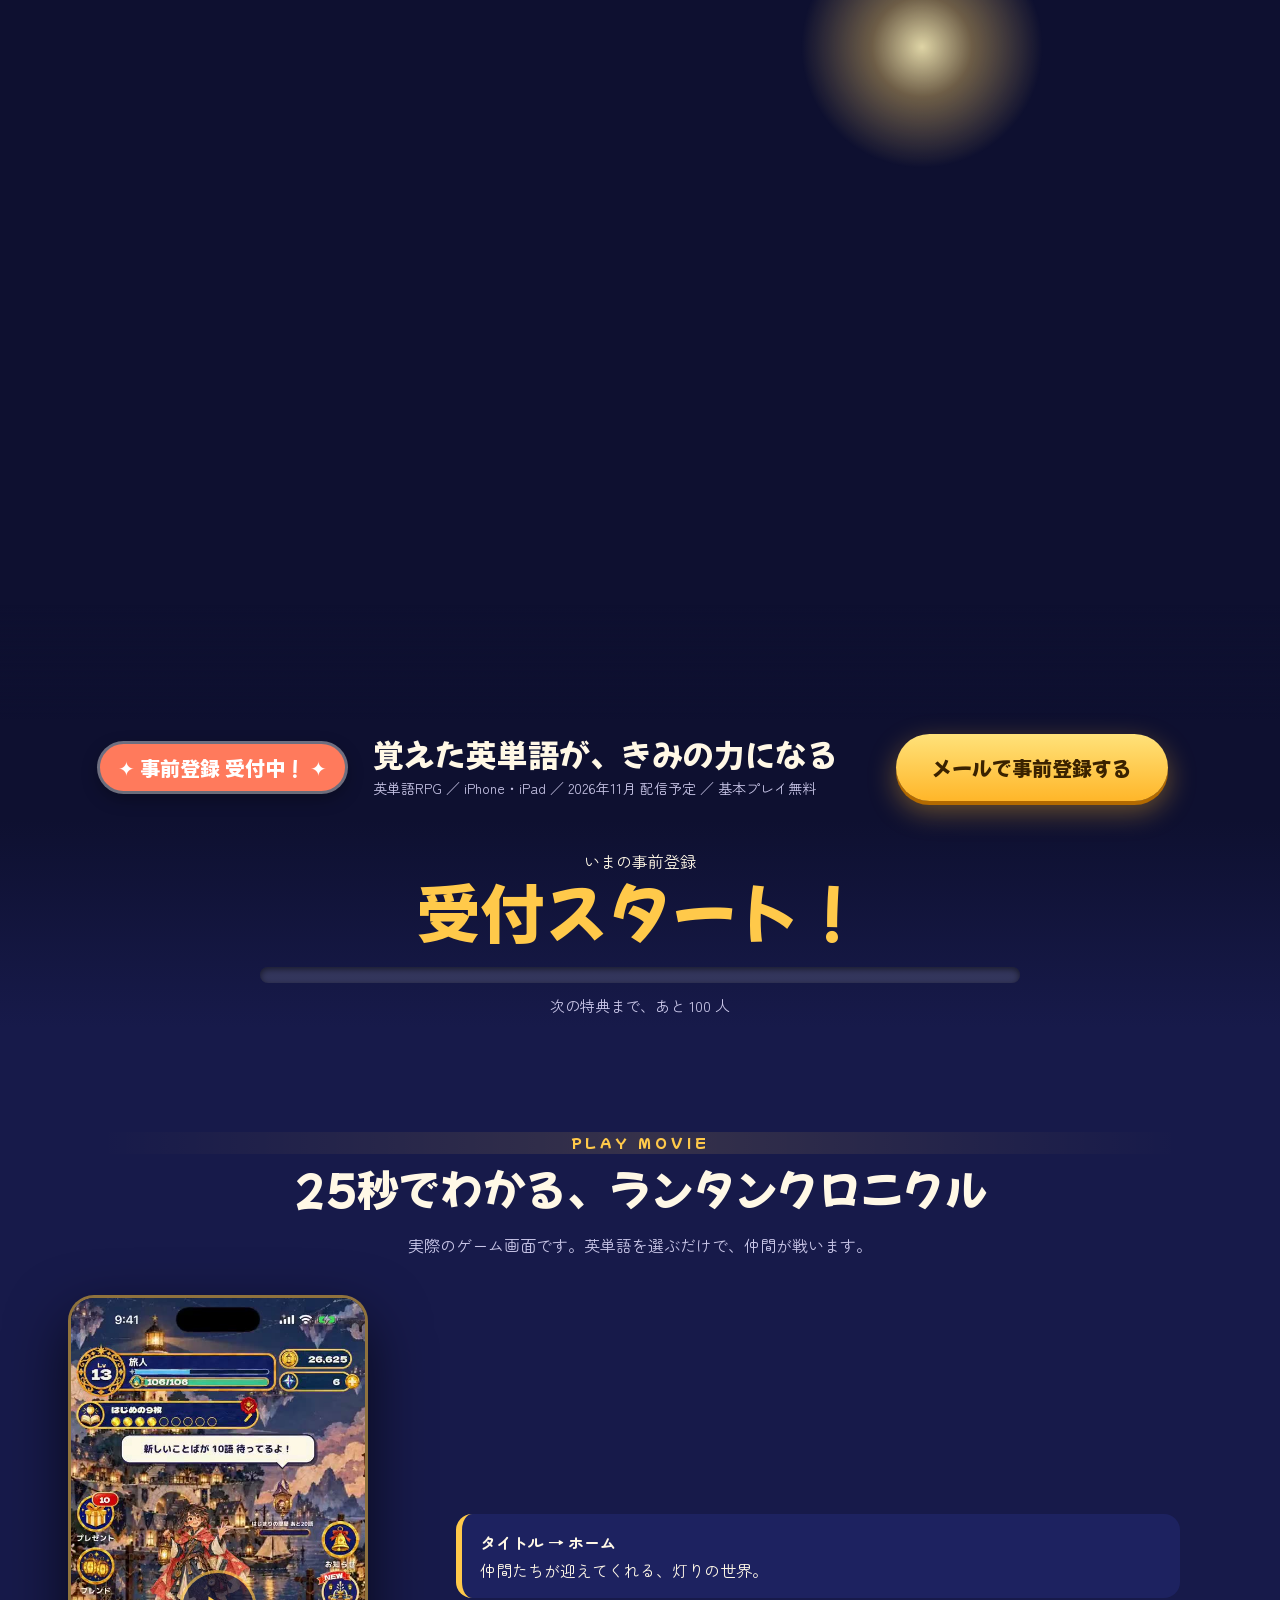
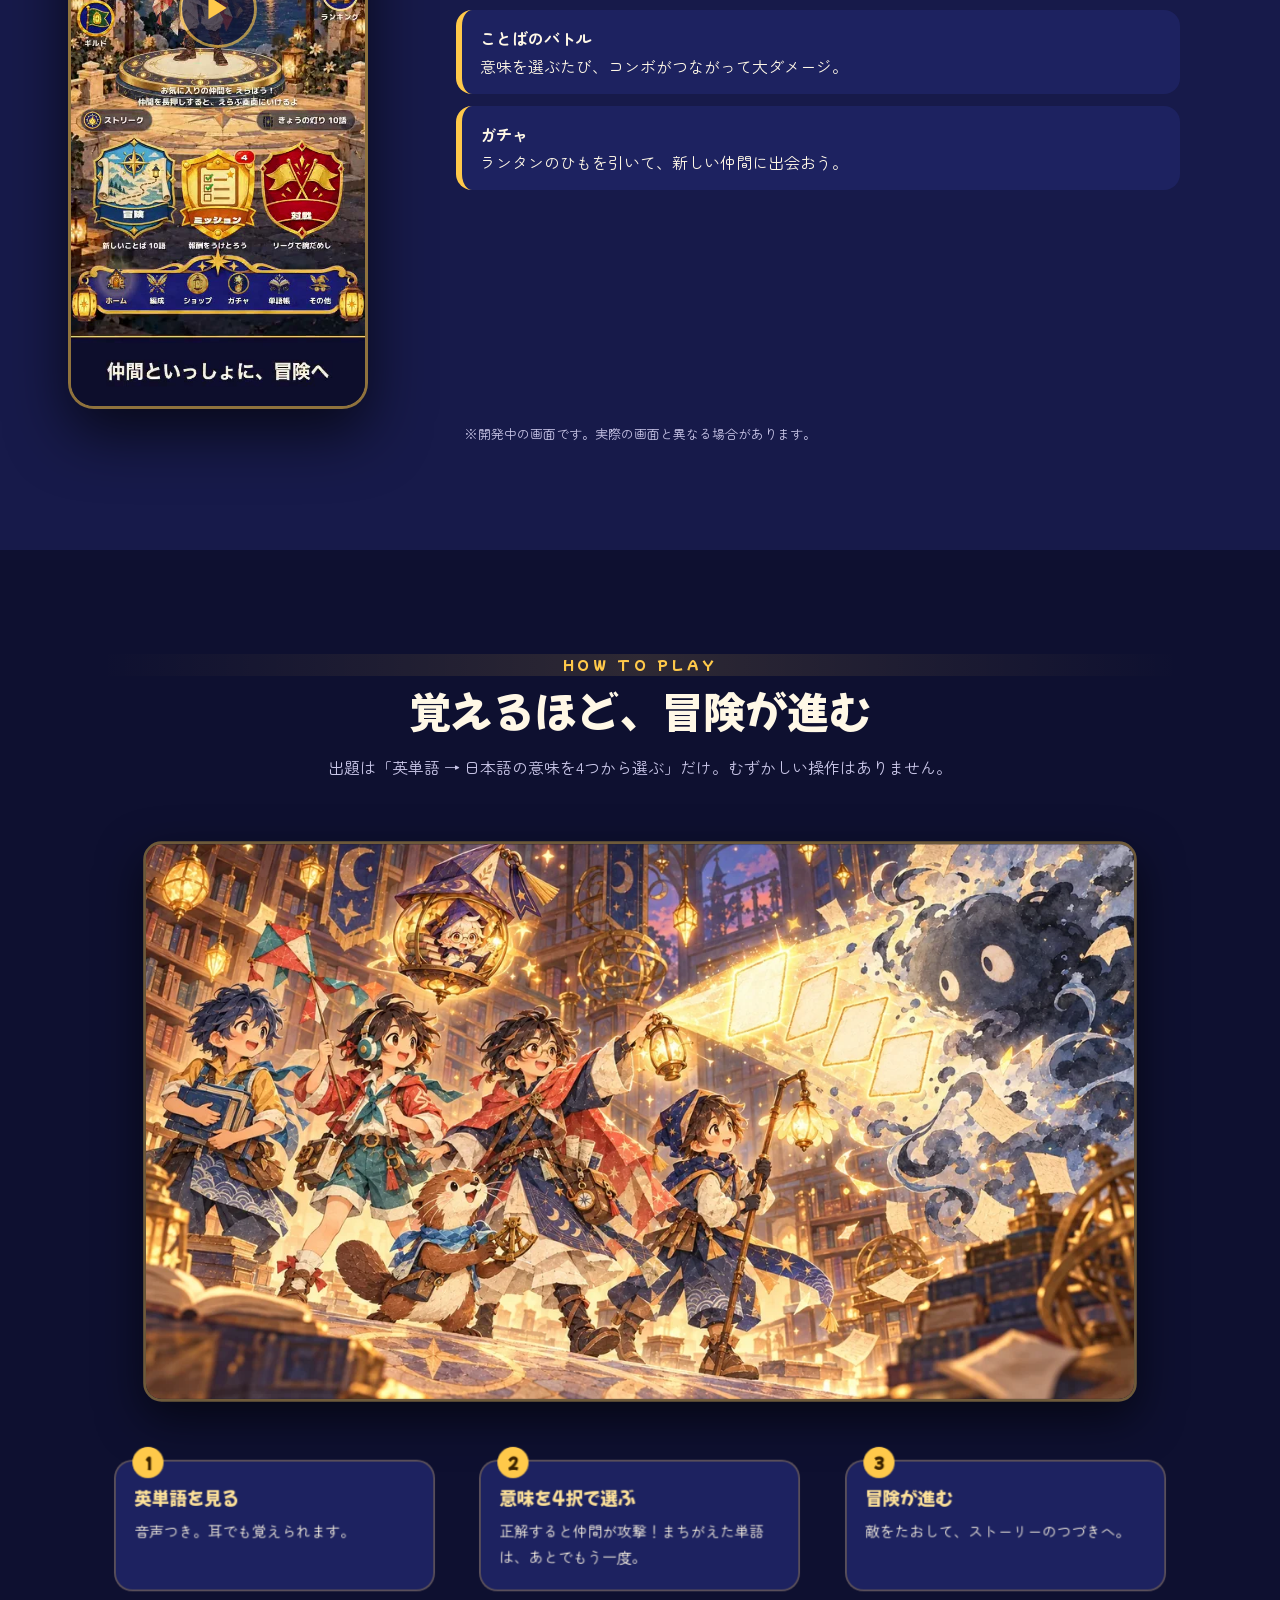
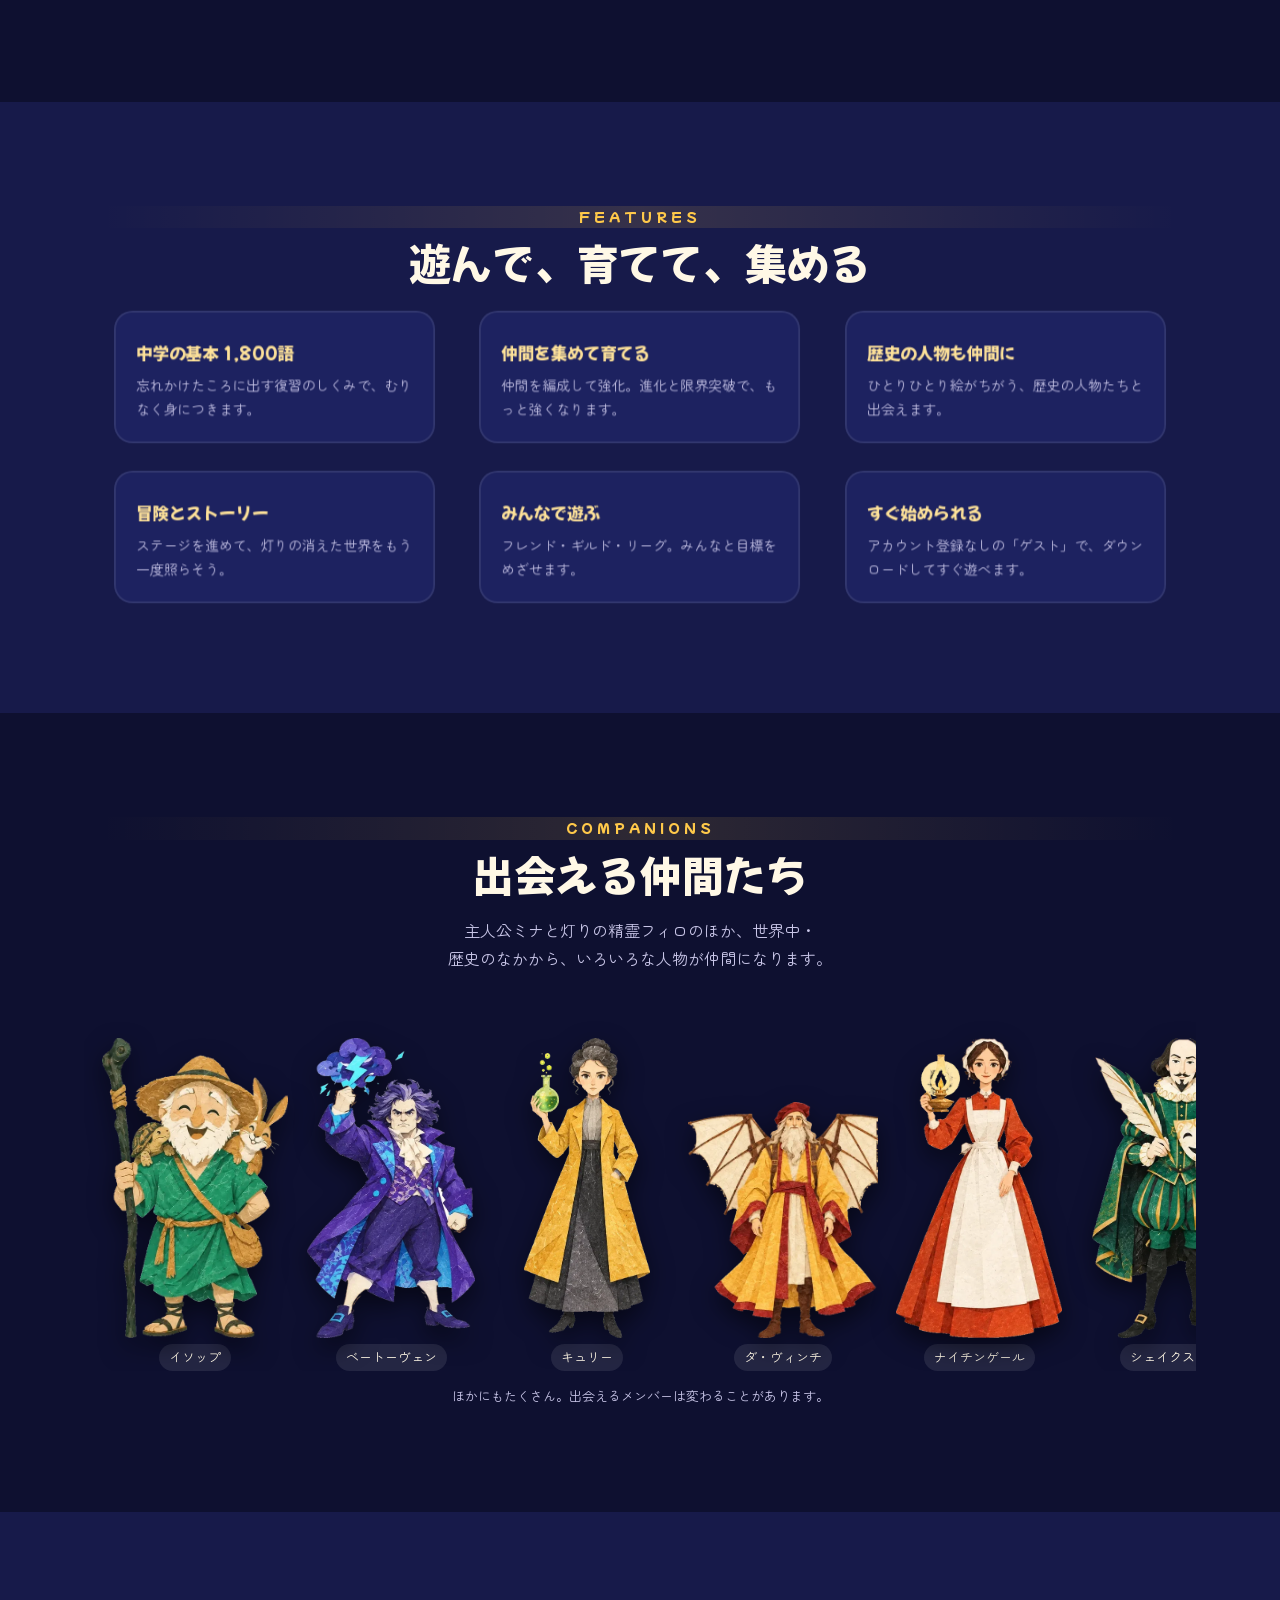
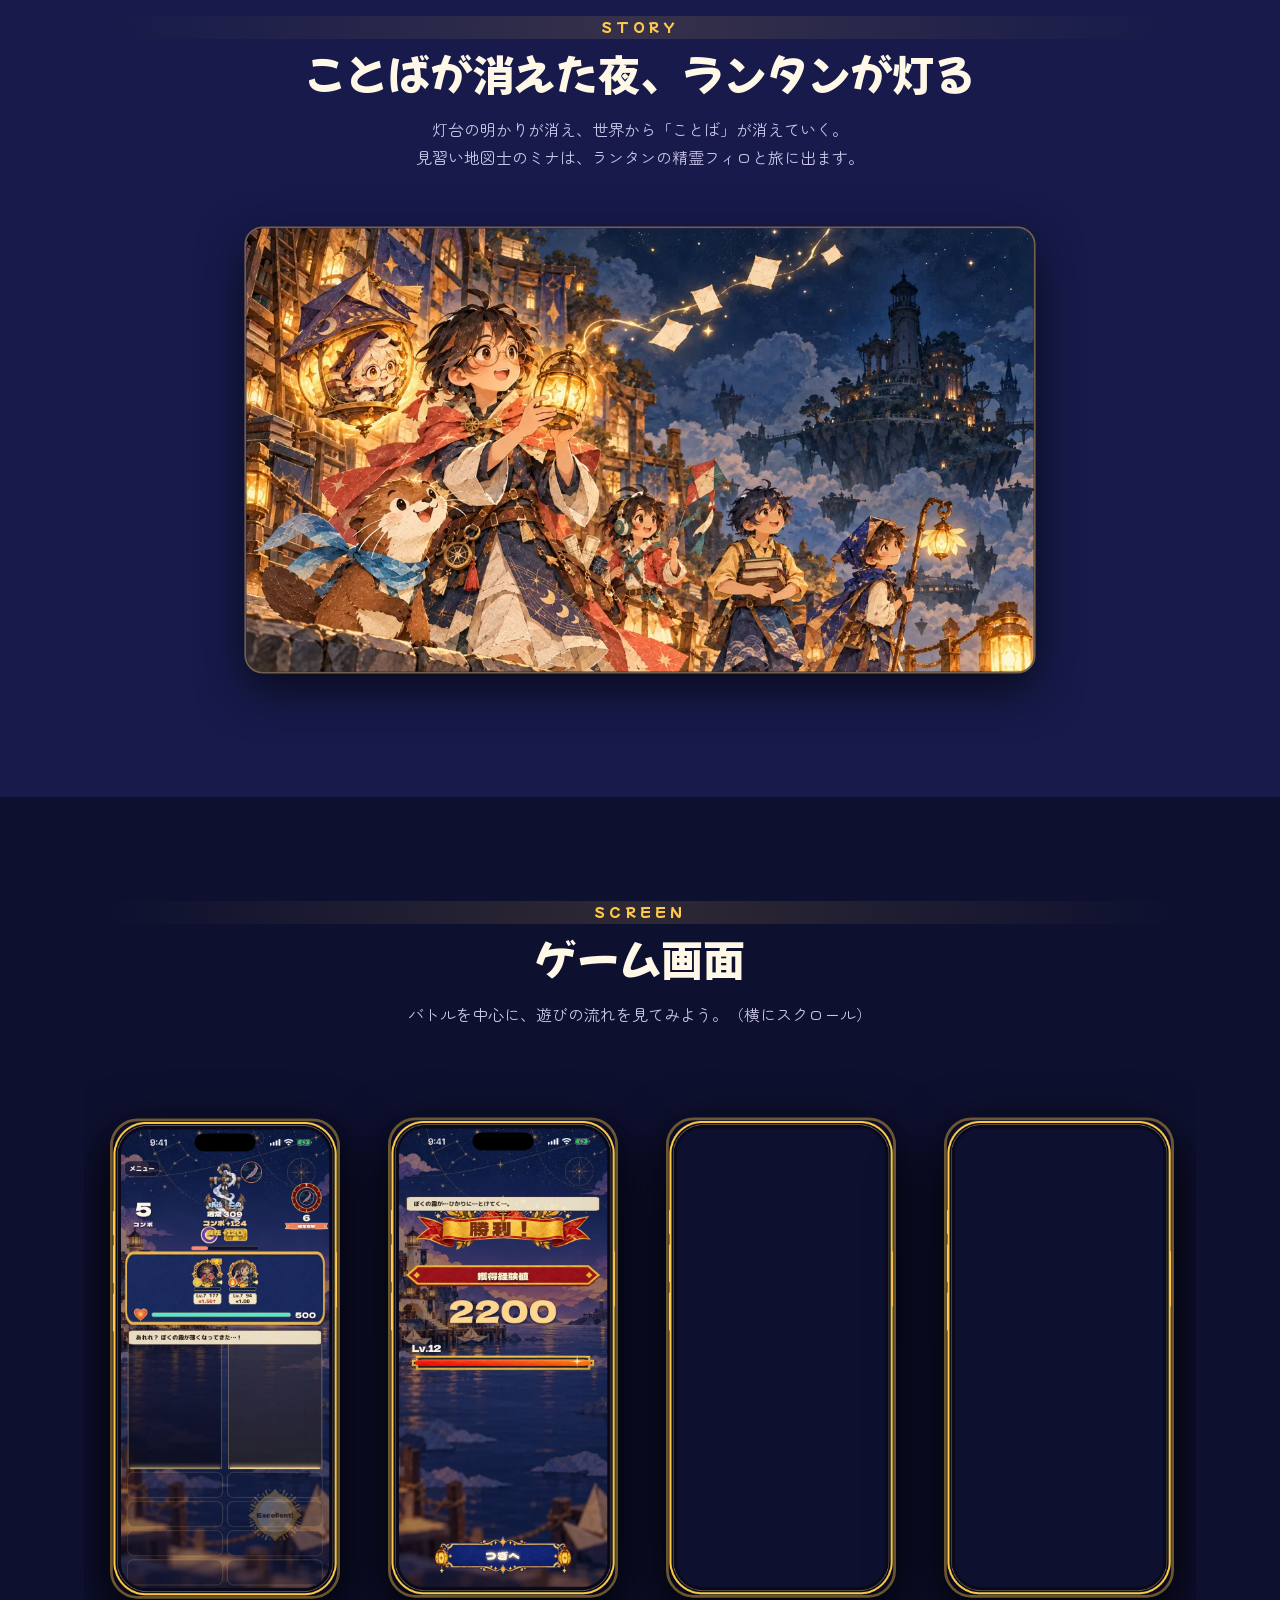
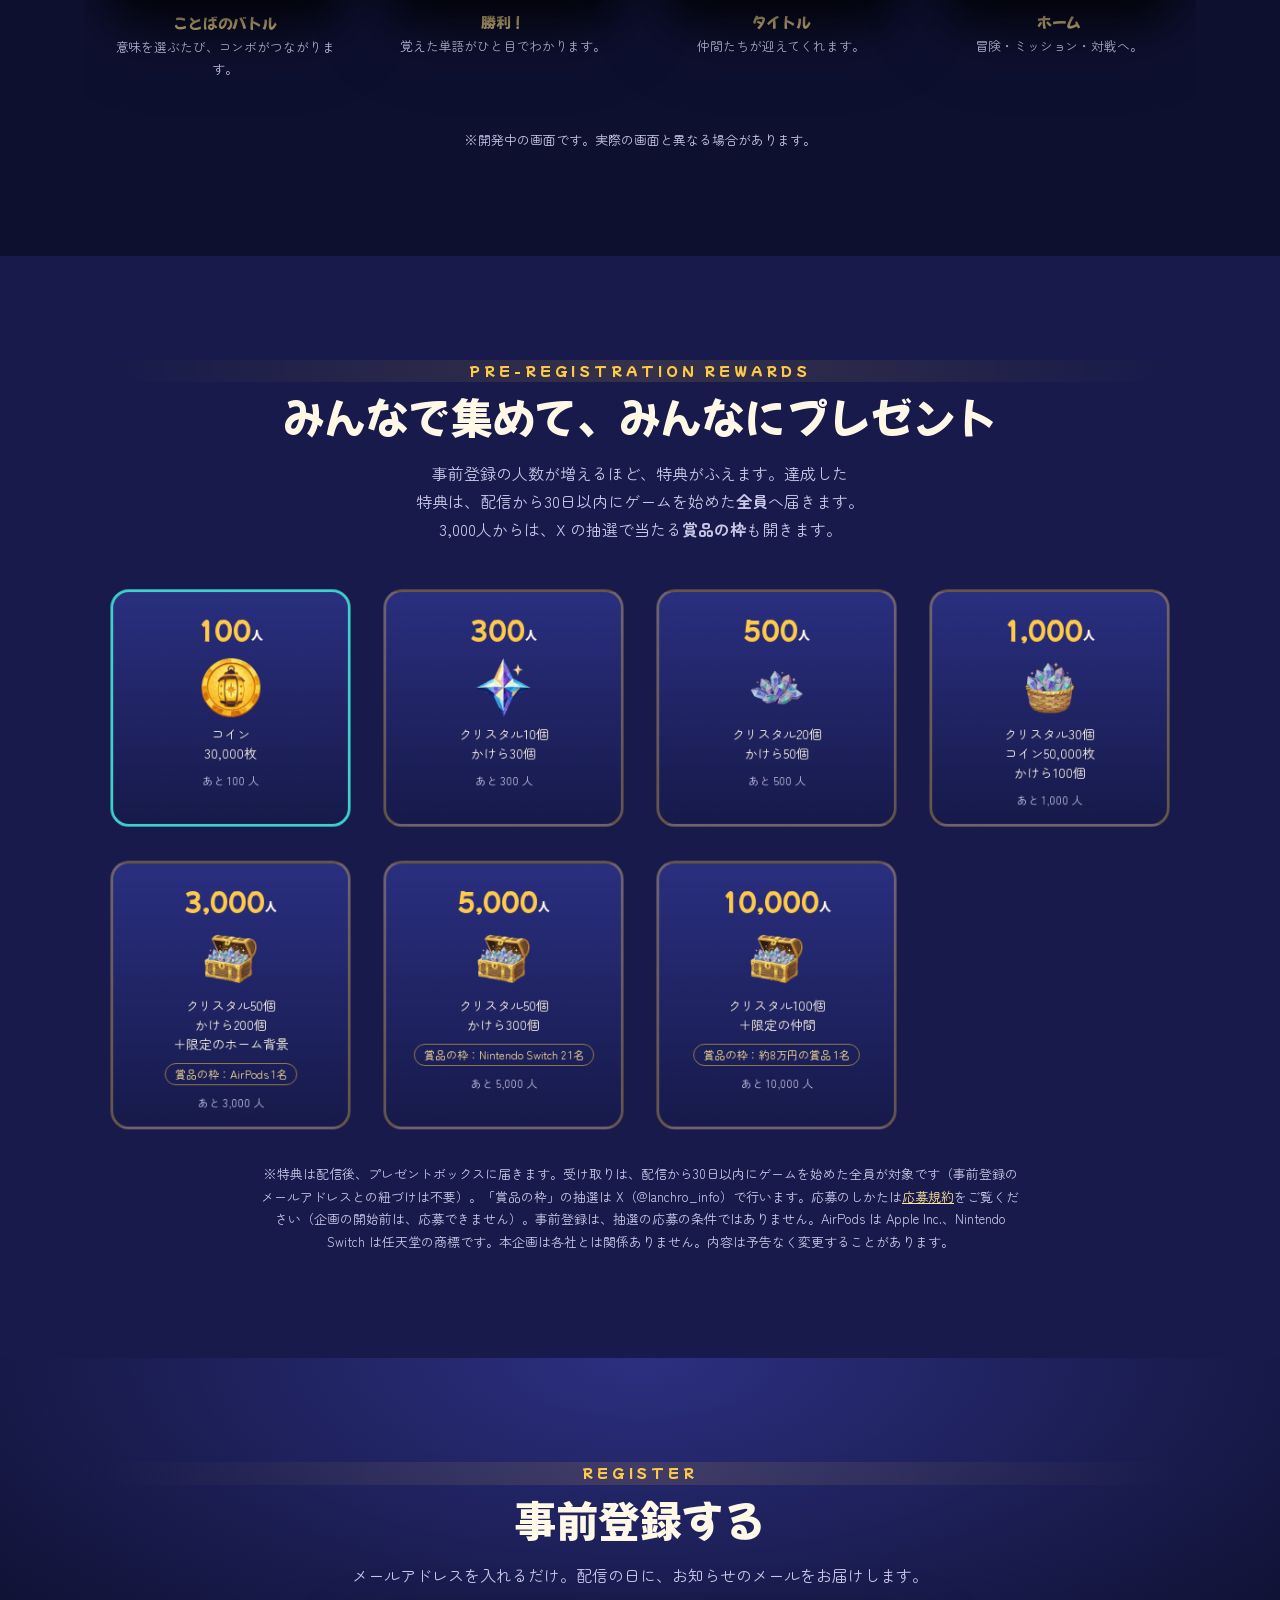
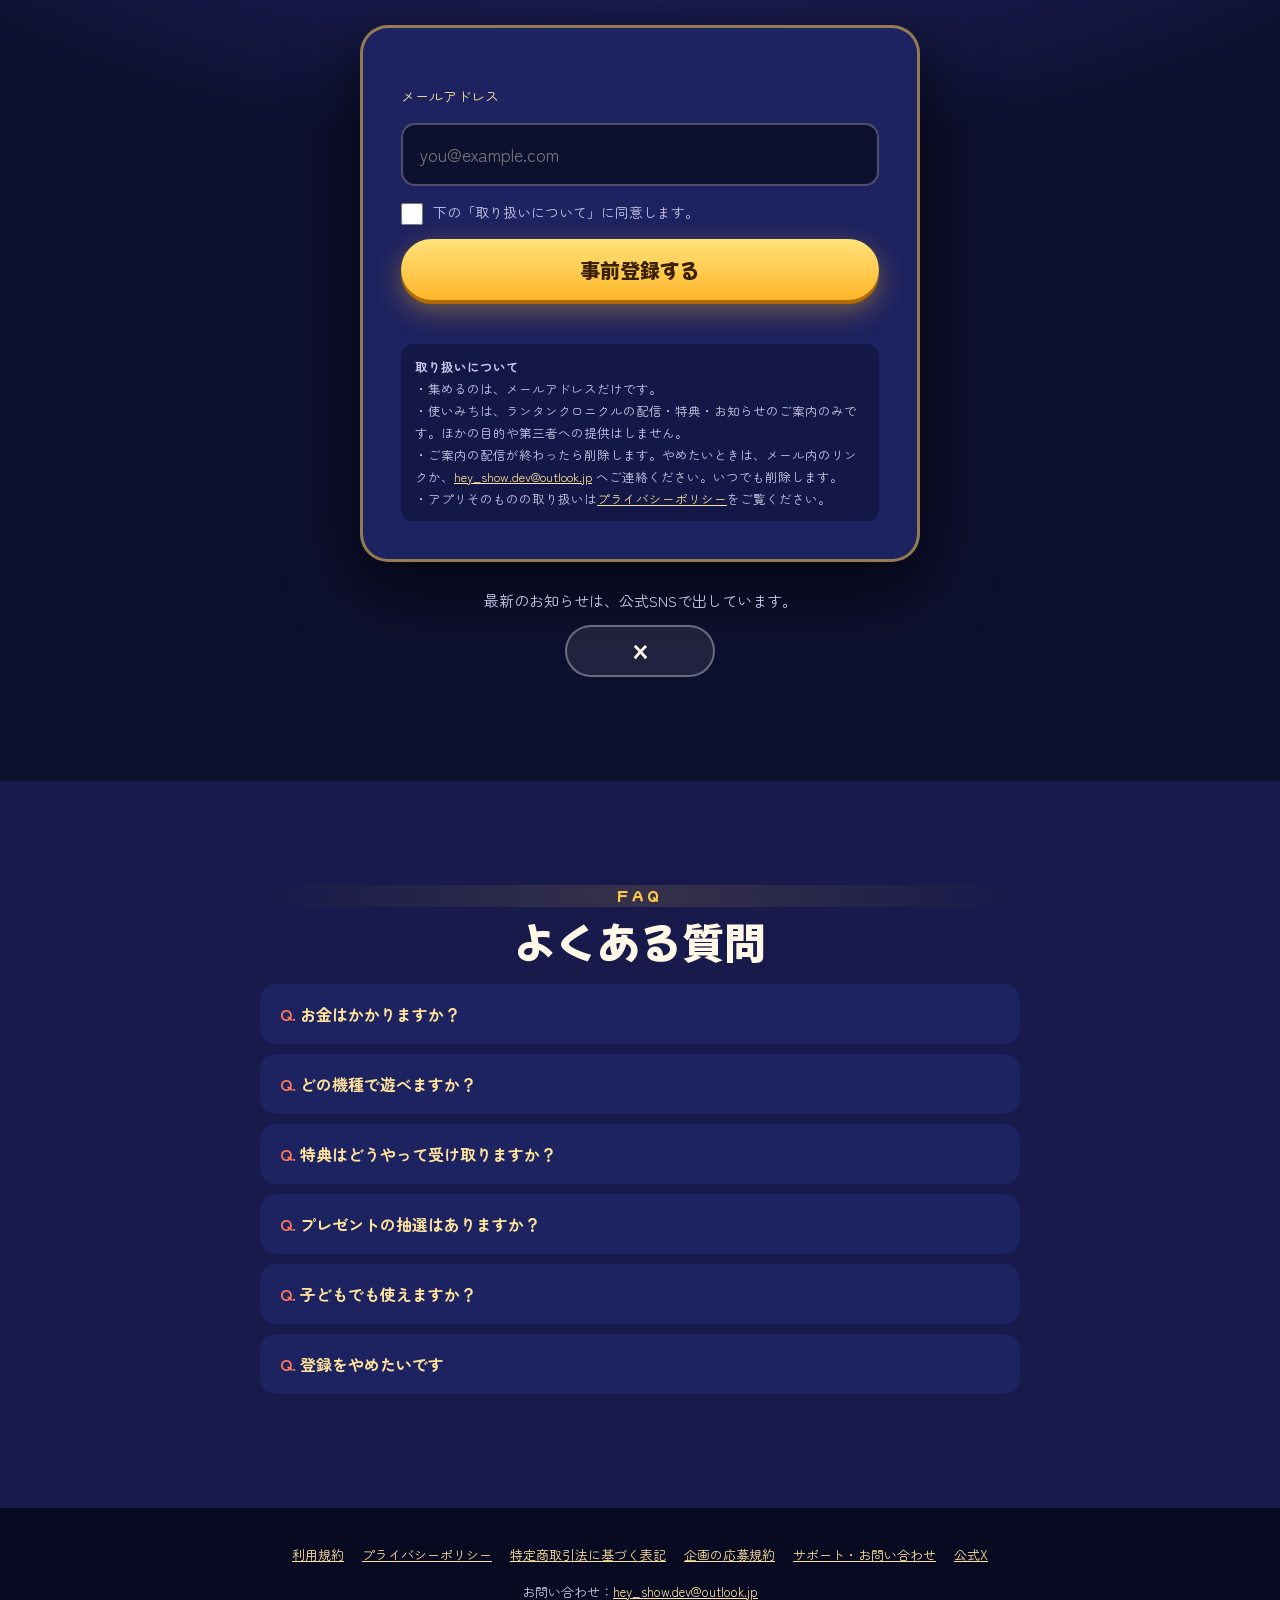
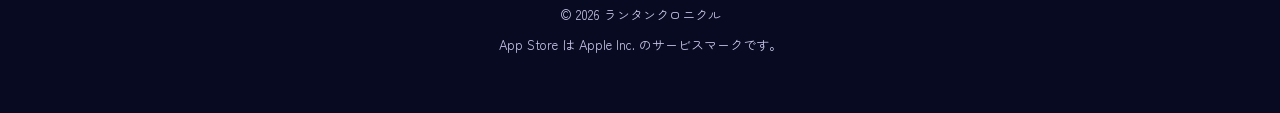
==== commit 67732e6b: "応募規約ページを公開" ====
--- a/index.html
+++ b/index.html
@@ -118,7 +118,7 @@
   <div class="rw" data-n="5000"><div class="p">5,000<small>人</small></div><img src="img/i-crystal4.webp" alt=""><div class="t">クリスタル50個<br>かけら300個</div><div class="pz">賞品の枠：Nintendo Switch 2 1名</div><div class="st"></div></div>
   <div class="rw" data-n="10000"><div class="p">10,000<small>人</small></div><img src="img/i-crystal4.webp" alt=""><div class="t">クリスタル100個<br>＋限定の仲間</div><div class="pz">賞品の枠：約8万円の賞品 1名</div><div class="st"></div></div>
  </div>
- <p class="fine">※特典は配信後、プレゼントボックスに届きます。受け取りは、配信から30日以内にゲームを始めた全員が対象です（事前登録のメールアドレスとの紐づけは不要）。「賞品の枠」の抽選は X（@lanchro_info）で行い、応募のしかたと規約は、企画の投稿でお知らせします（お知らせの前は、応募できません）。事前登録は、抽選の応募の条件ではありません。AirPods は Apple Inc.、Nintendo Switch は任天堂の商標です。本企画は各社とは関係ありません。内容は予告なく変更することがあります。</p>
+ <p class="fine">※特典は配信後、プレゼントボックスに届きます。受け取りは、配信から30日以内にゲームを始めた全員が対象です（事前登録のメールアドレスとの紐づけは不要）。「賞品の枠」の抽選は X（@lanchro_info）で行います。応募のしかたは<a href="contest.html">応募規約</a>をご覧ください（企画の開始前は、応募できません）。事前登録は、抽選の応募の条件ではありません。AirPods は Apple Inc.、Nintendo Switch は任天堂の商標です。本企画は各社とは関係ありません。内容は予告なく変更することがあります。</p>
 </div></section>
 
 <section class="reg" id="register"><canvas class="fx2" data-fx="calm" aria-hidden="true"></canvas><div class="wrap">
@@ -151,7 +151,7 @@
  <details><summary>お金はかかりますか？</summary><p>事前登録は無料です。ゲームも基本プレイ無料で、アプリ内課金があります。</p></details>
  <details><summary>どの機種で遊べますか？</summary><p>まずは iPhone・iPad（iOS）で配信予定です。</p></details>
  <details><summary>特典はどうやって受け取りますか？</summary><p>配信から30日以内にゲームを始めると、プレゼントボックスに届きます。事前登録の人数で達成した特典（コイン・クリスタル・かけら・限定のホーム背景・限定の仲間）が、全員に配られます。</p></details>
- <details><summary>プレゼントの抽選はありますか？</summary><p>X（@lanchro_info）で、英単語クイズつきの抽選をします。事前登録の人数が増えると、当たる賞品の枠もふえます。応募のしかたと規約は、X の投稿でお知らせします。事前登録をしていなくても応募できます。</p></details>
+ <details><summary>プレゼントの抽選はありますか？</summary><p>X（@lanchro_info）で、英単語クイズつきの抽選をします。事前登録の人数が増えると、当たる賞品の枠もふえます。応募のしかたは<a href="contest.html">応募規約</a>に書いてあります。事前登録をしていなくても応募できます。</p></details>
  <details><summary>子どもでも使えますか？</summary><p>中学で習う英単語が中心です。保護者の方のメールアドレスでの登録をおすすめします。</p></details>
  <details><summary>登録をやめたいです</summary><p>届いたメールの配信停止リンクから、いつでもやめられます。<a href="mailto:hey_show.dev@outlook.jp">hey_show.dev@outlook.jp</a> へのご連絡でも削除します。</p></details>
 </div></section>
@@ -161,6 +161,7 @@
  <a href="https://hey-show123.github.io/lantern-legal/terms.html">利用規約</a>
  <a href="https://hey-show123.github.io/lantern-legal/privacy.html">プライバシーポリシー</a>
  <a href="https://hey-show123.github.io/lantern-legal/tokushoho.html">特定商取引法に基づく表記</a>
+ <a href="contest.html">企画の応募規約</a>
  <a href="https://hey-show123.github.io/lantern-legal/">サポート・お問い合わせ</a>
  <a data-sns-link="x" hidden href="#" target="_blank" rel="noopener">公式X</a>
  <a data-sns-link="tiktok" hidden href="#" target="_blank" rel="noopener">TikTok</a>
--- a/style.css
+++ b/style.css
@@ -193,3 +193,19 @@
 .sns-row{display:flex;flex-wrap:wrap;gap:10px 12px;justify-content:center;margin-top:10px}
 .sns-row .btn{min-width:150px;font-size:16px;padding:12px 22px;min-height:48px}
 .sns[hidden],.sns [hidden],footer [hidden]{display:none}
+
+/* long text pages (contest rules): readable measure, left aligned */
+.docpage{padding:84px 0 64px}
+.docpage .doc{width:min(760px,100% - 32px);margin-inline:auto}
+.doc h1{font-size:clamp(24px,4.4vw,36px);line-height:1.4;text-align:center;margin-bottom:8px}
+.doc .meta{text-align:center;color:var(--muted);font-size:14px;margin-bottom:28px}
+.doc h2{font-size:clamp(18px,2.8vw,22px);text-align:left;margin:34px 0 10px;padding-left:12px;border-left:5px solid var(--gold)}
+.doc h3{font-size:17px;margin:22px 0 6px;color:var(--gold2)}
+.doc p,.doc li{color:var(--text);margin:8px 0}
+.doc ul,.doc ol{padding-left:1.4em}
+.doc table{width:100%;border-collapse:collapse;margin:12px 0;font-size:15px}
+.doc th,.doc td{border:1px solid #ffffff33;padding:8px 10px;text-align:left;vertical-align:top}
+.doc th{background:#ffffff14;font-weight:700}
+.doc .note{background:#ffffff10;border-radius:12px;padding:12px 16px;margin:14px 0}
+.doc strong{color:var(--gold2)}
+.doc .tbl{overflow-x:auto}
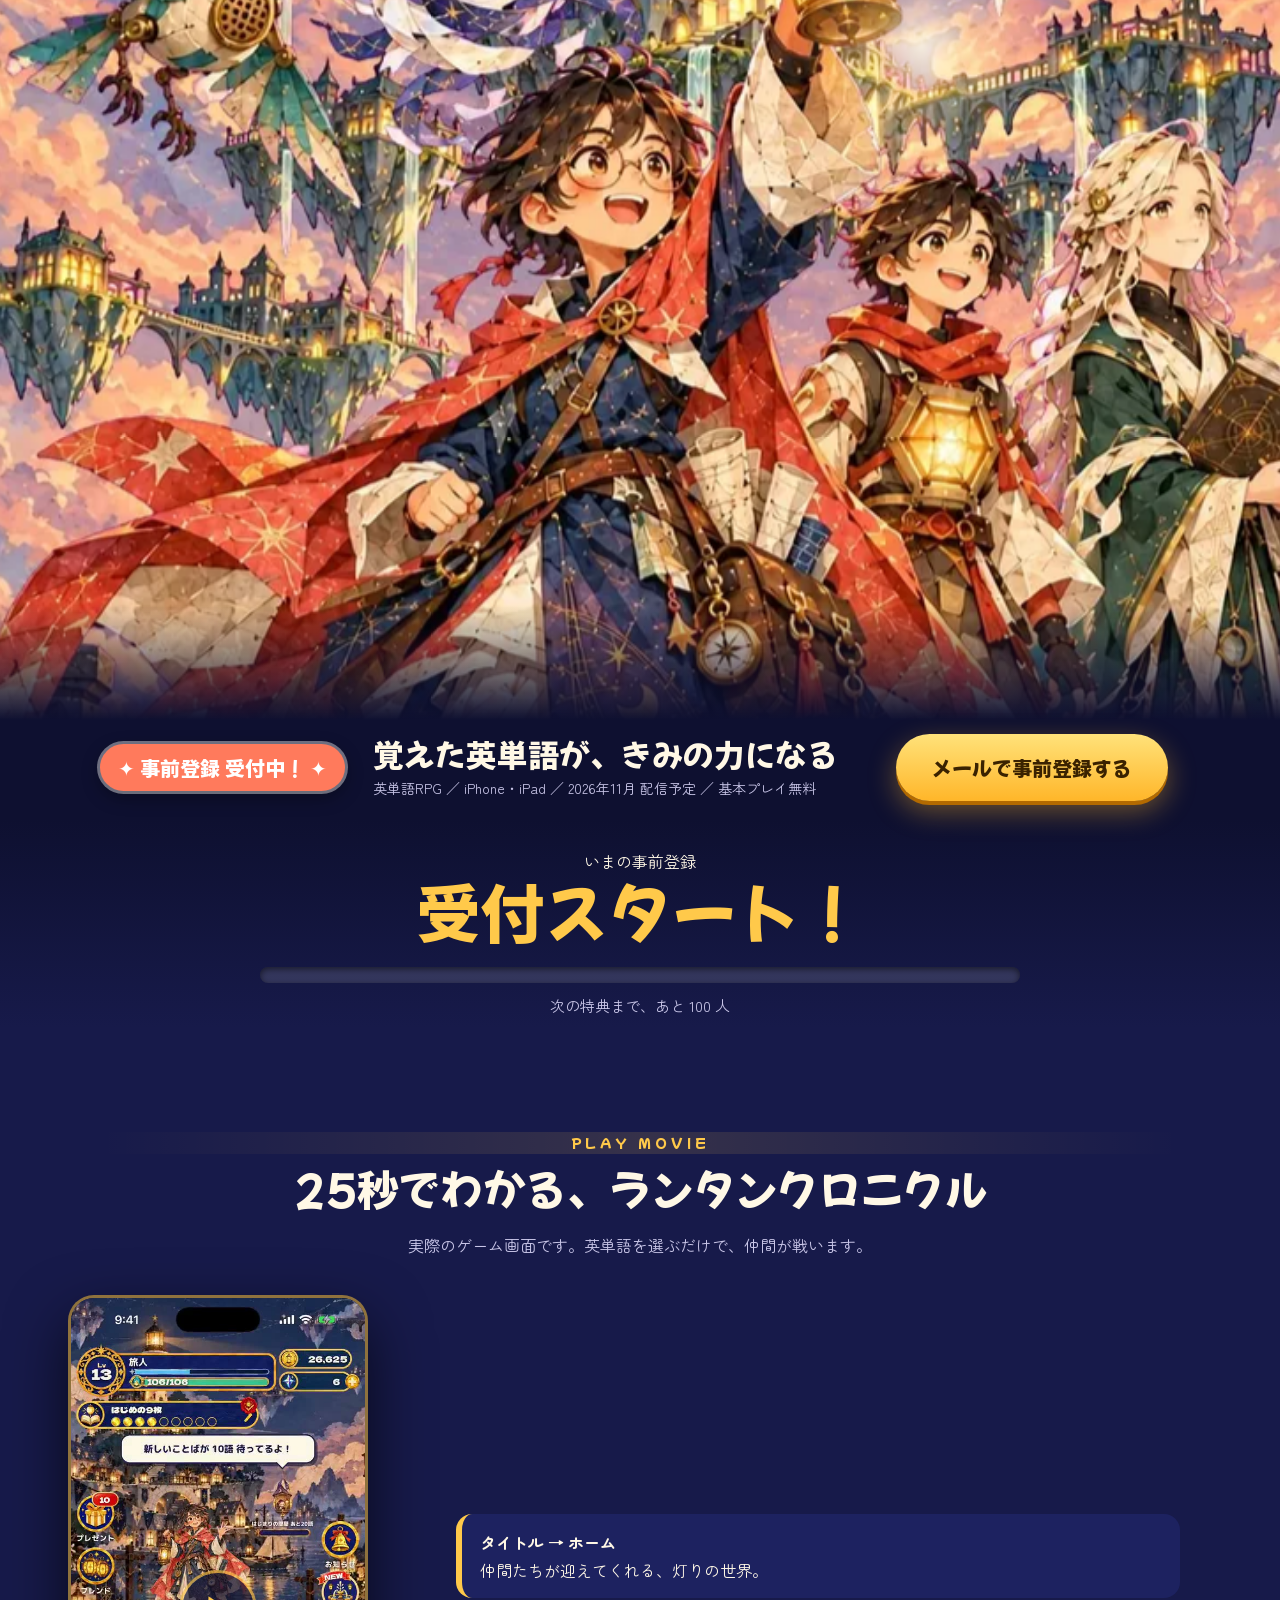
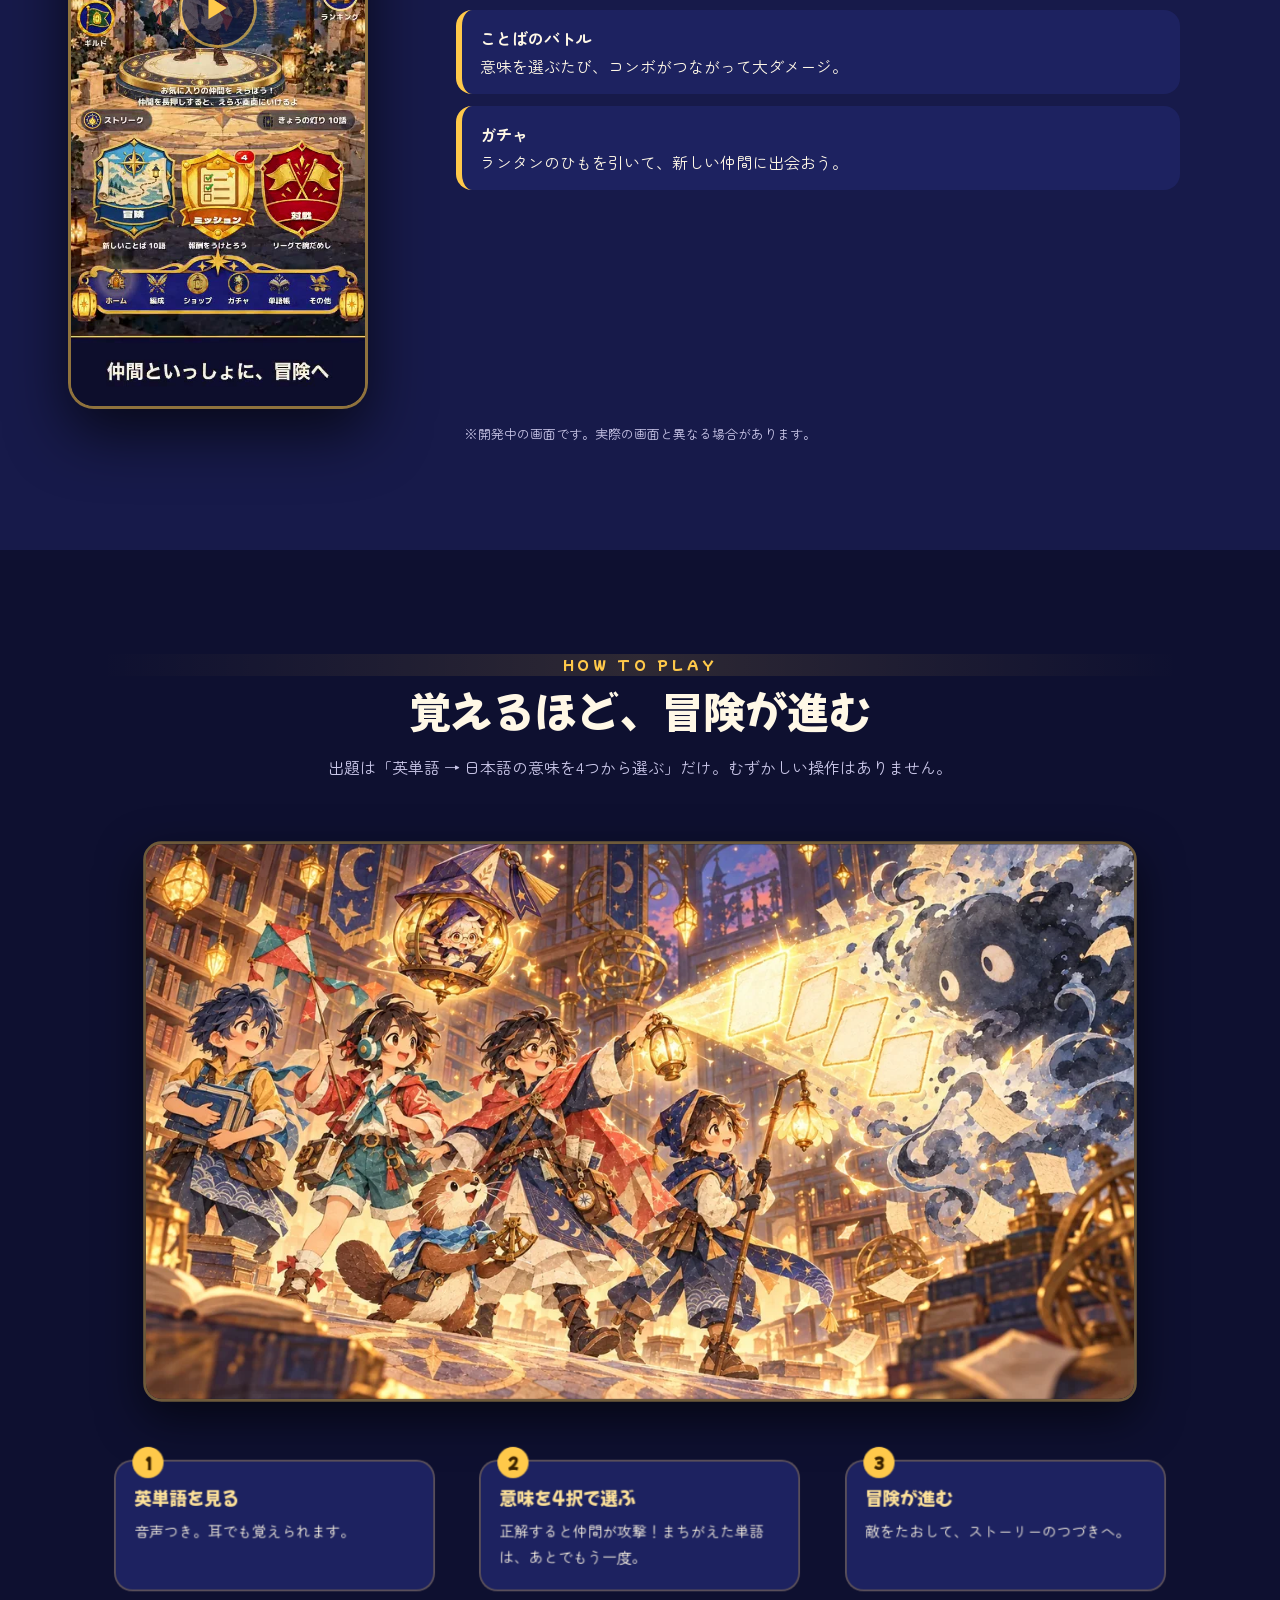
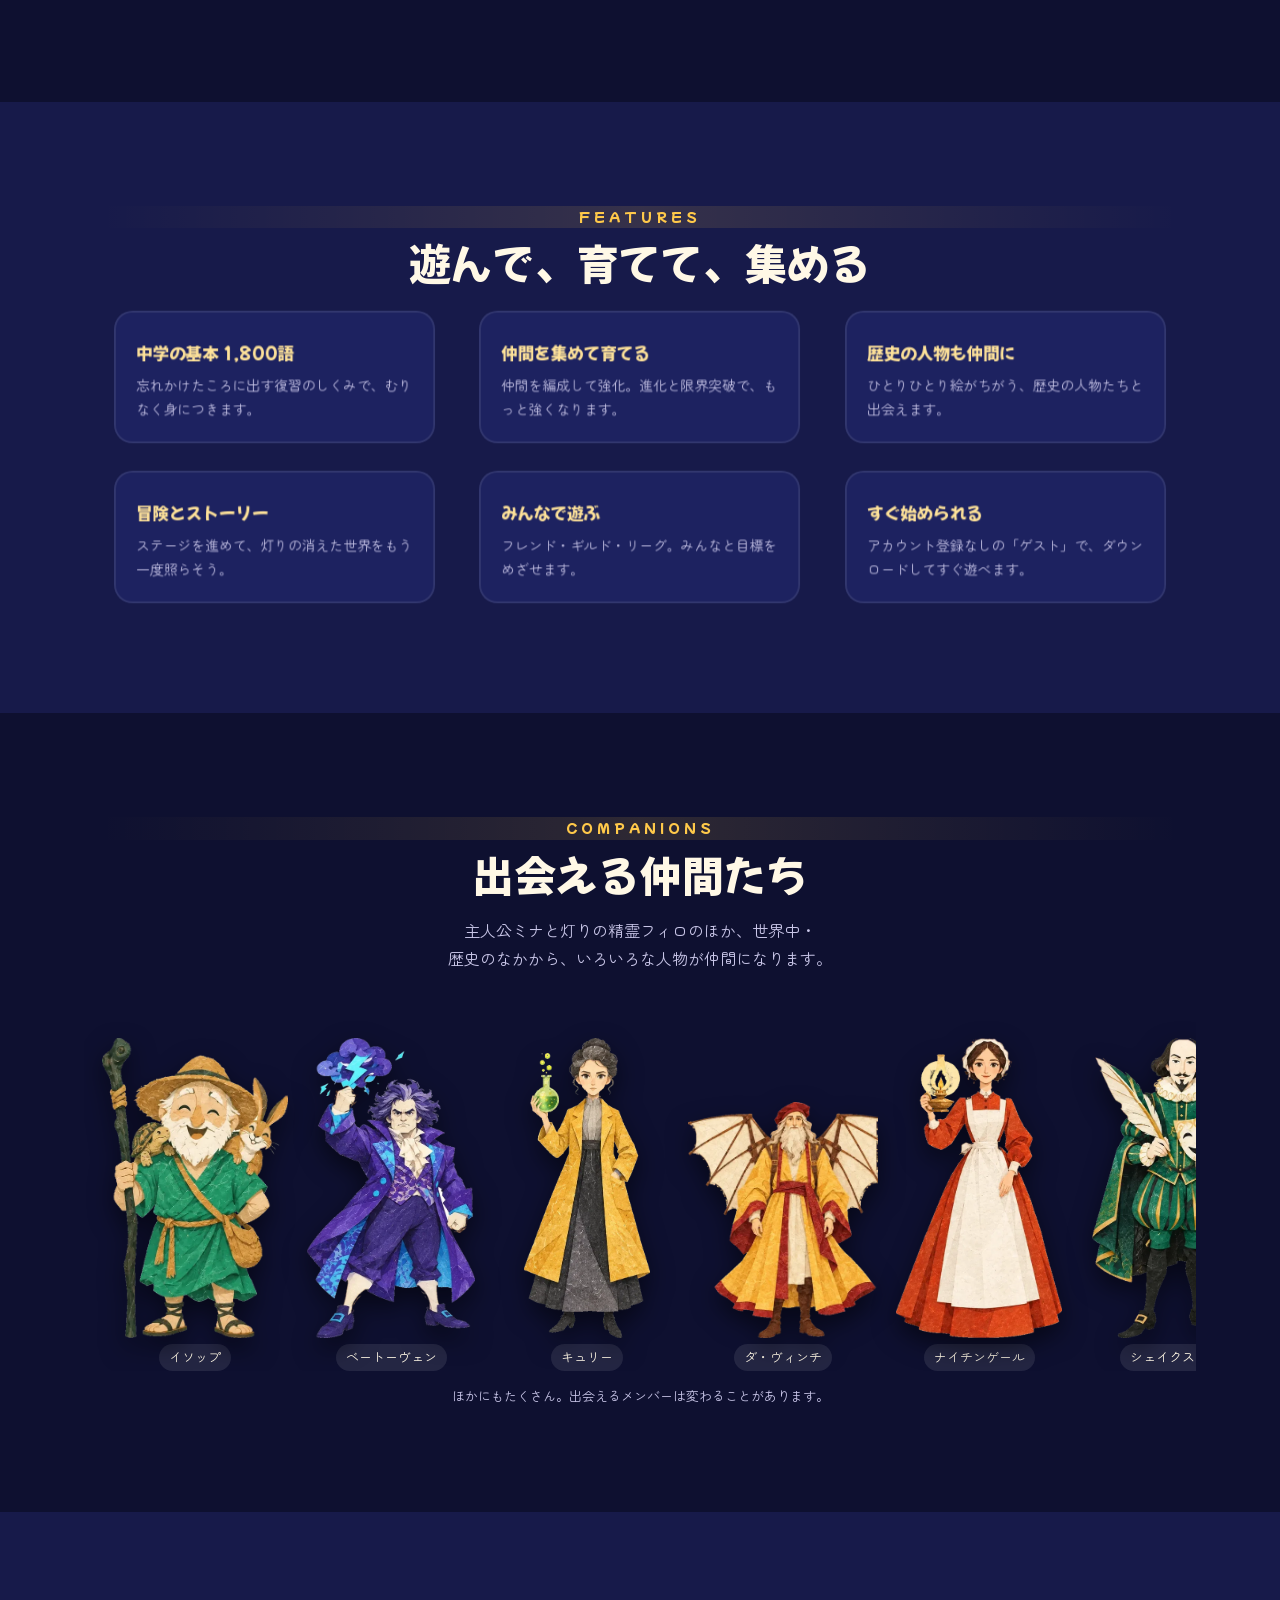
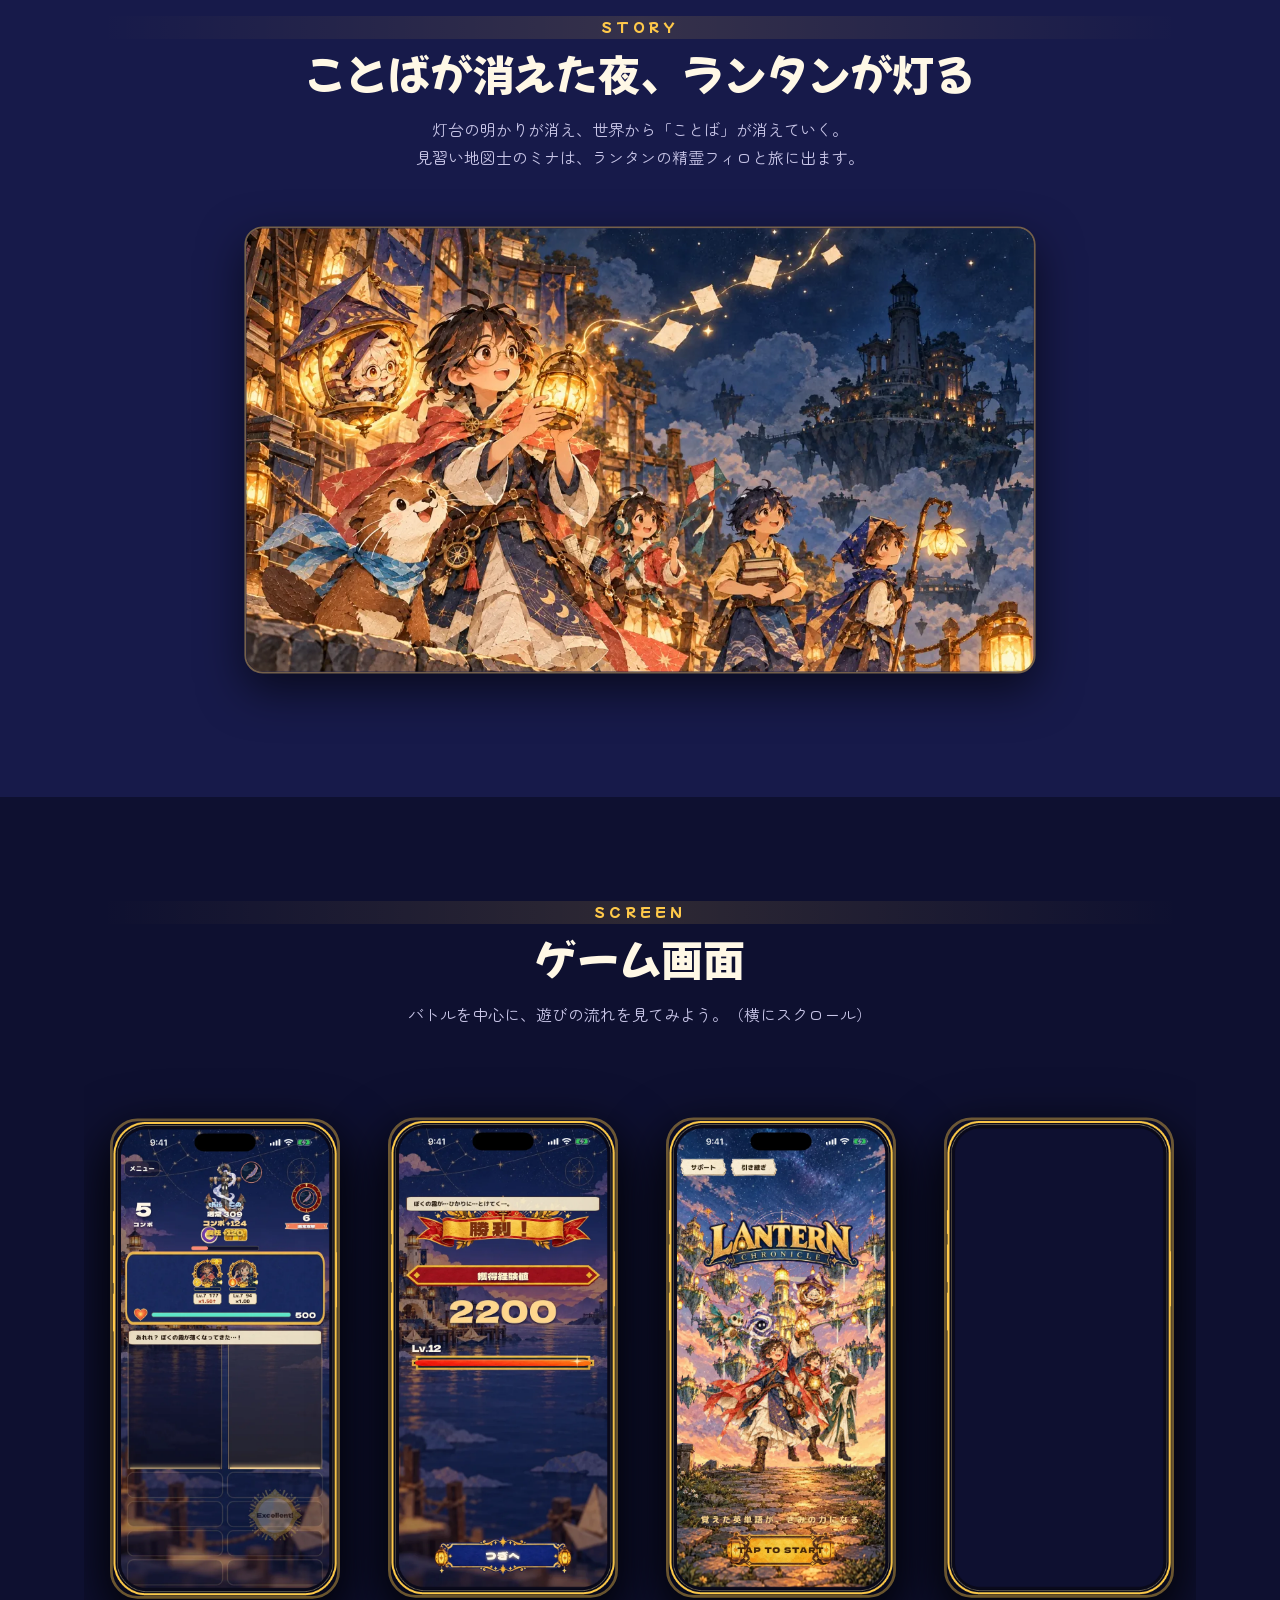
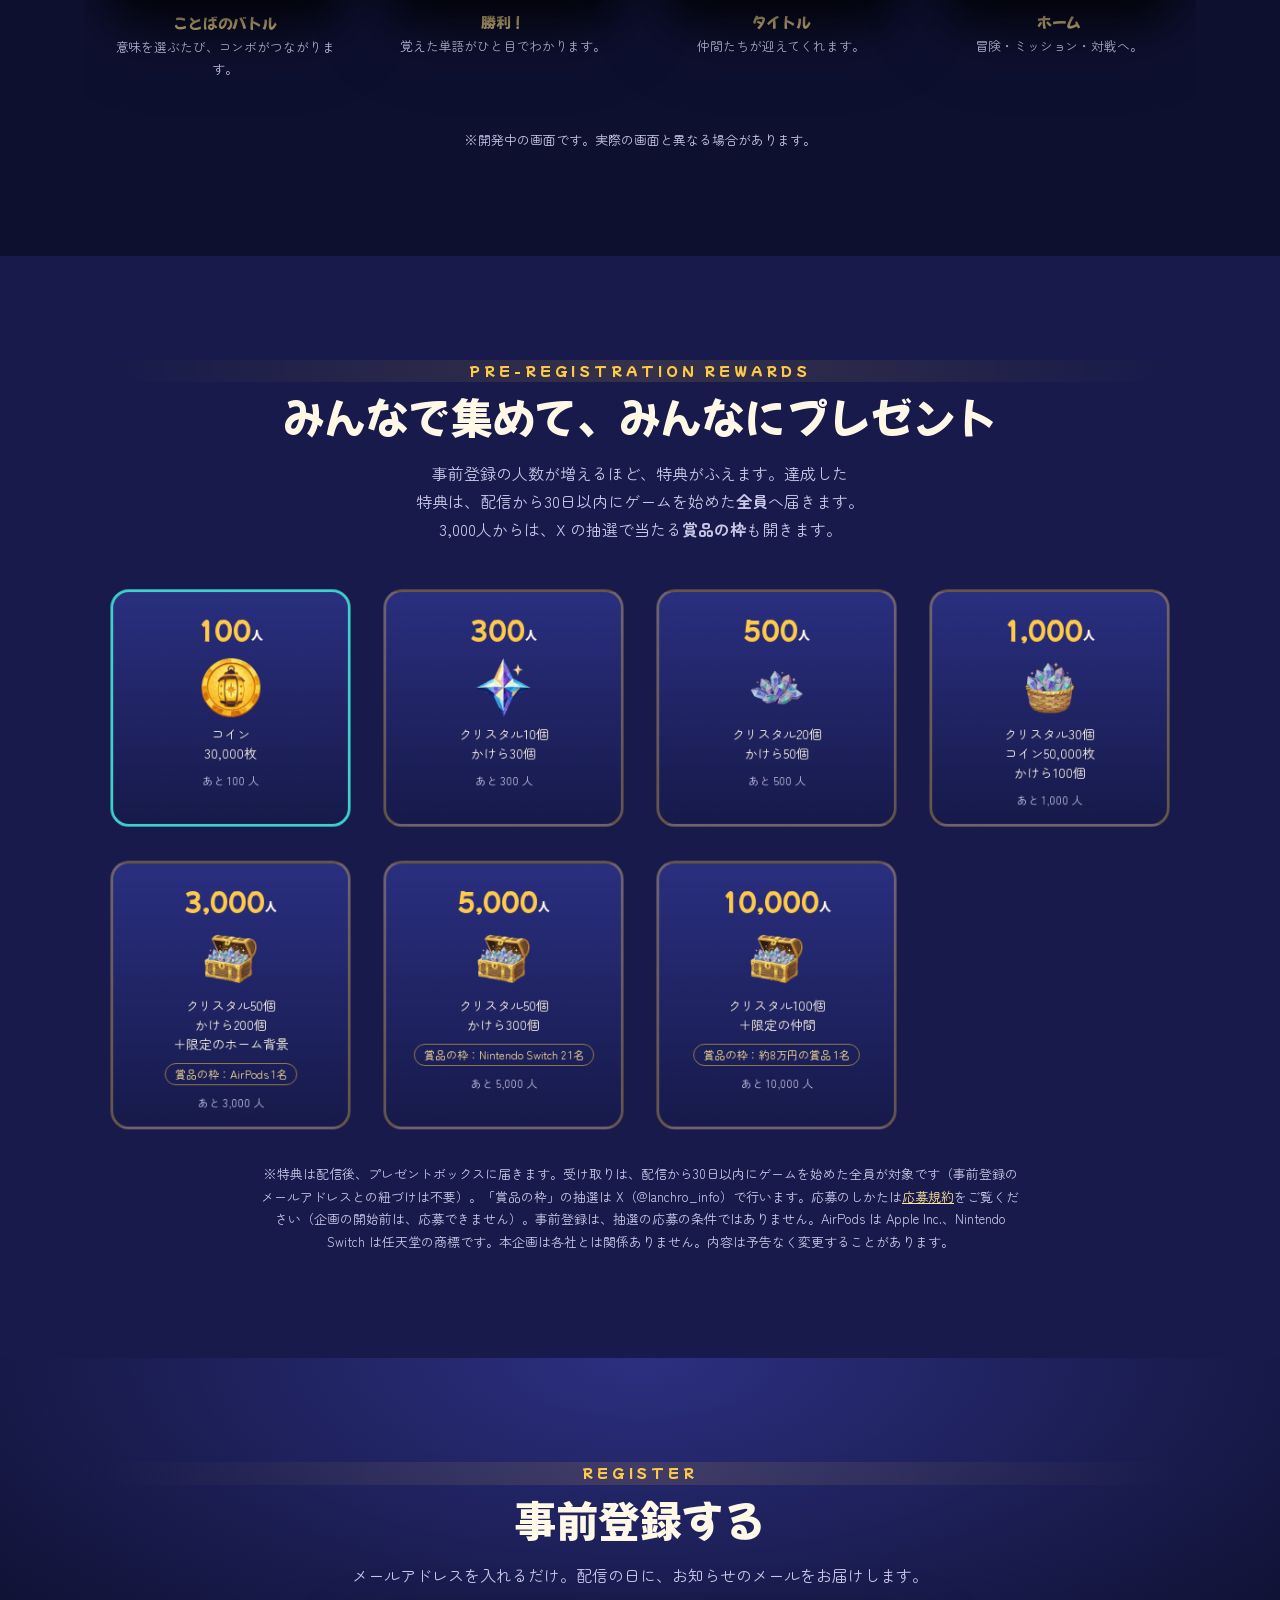
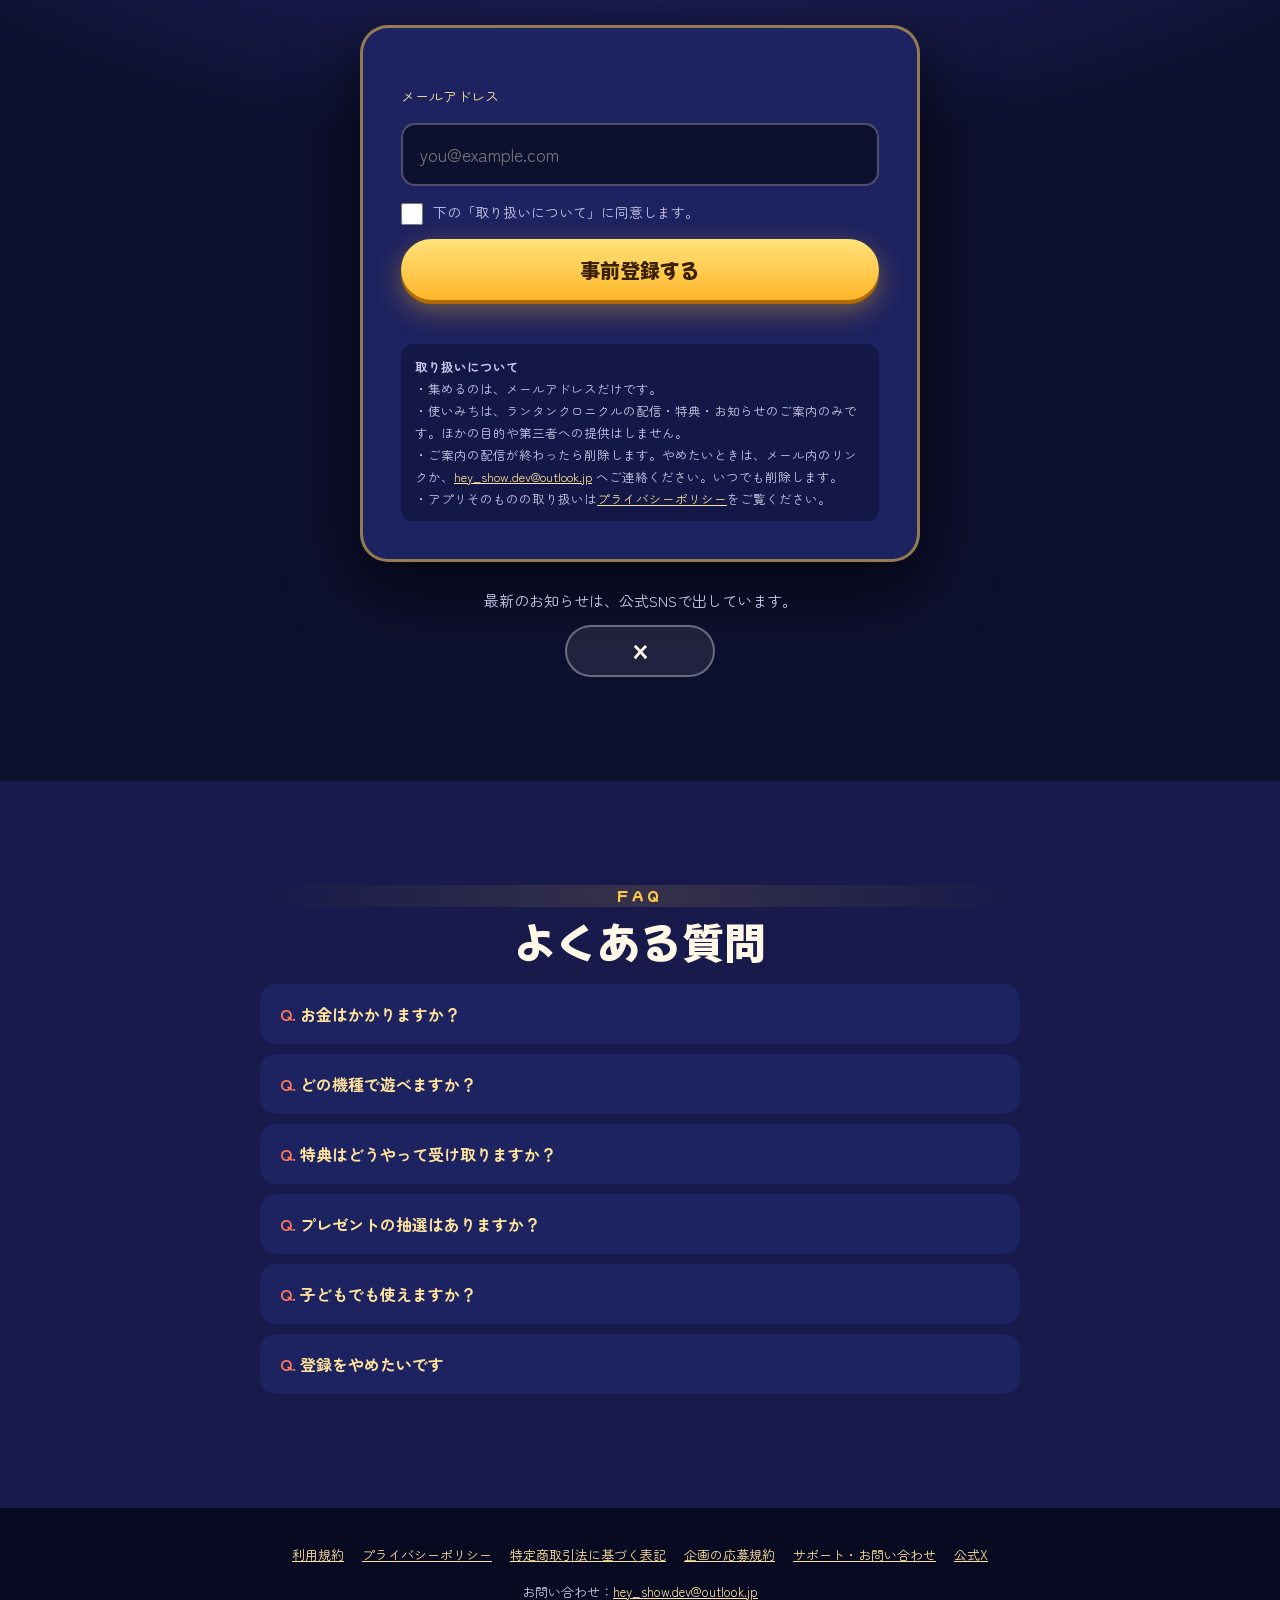
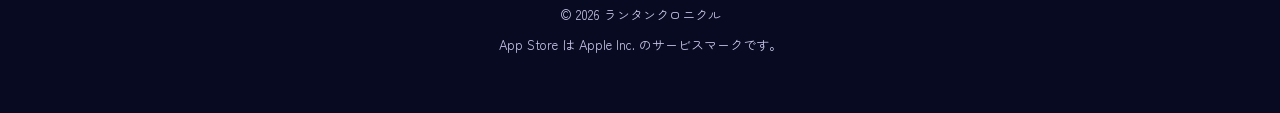
==== commit ab84c5b3: "公開β（TestFlight）の入り口を用意。site.json の beta_url が入ったときだけ、募集の案内と、事前登録のあとの参加リンクを出す" ====
--- a/index.html
+++ b/index.html
@@ -124,6 +124,7 @@
 <section class="reg" id="register"><canvas class="fx2" data-fx="calm" aria-hidden="true"></canvas><div class="wrap">
  <span class="eyebrow">REGISTER</span><h2>事前登録する</h2>
  <p class="lead">メールアドレスを入れるだけ。配信の日に、お知らせのメールをお届けします。</p>
+ <p class="beta" id="beta" hidden><b>βテスター募集中（無料・先着500人）</b><br>配信より先に遊べます。事前登録のあとに、TestFlight の参加リンクが出ます。限定の特典つき。</p>
  <div class="card">
   <form id="form" novalidate>
    <label class="f" for="email">メールアドレス</label>
--- a/style.css
+++ b/style.css
@@ -209,3 +209,7 @@
 .doc .note{background:#ffffff10;border-radius:12px;padding:12px 16px;margin:14px 0}
 .doc strong{color:var(--gold2)}
 .doc .tbl{overflow-x:auto}
+
+/* public beta notice (shown when site.json has beta_url) */
+.beta{max-width:640px;margin:0 auto 18px;padding:12px 16px;border-radius:14px;background:#ffc94a22;border:2px solid #ffc94a88;text-align:center;font-size:15px}
+.beta[hidden]{display:none}
